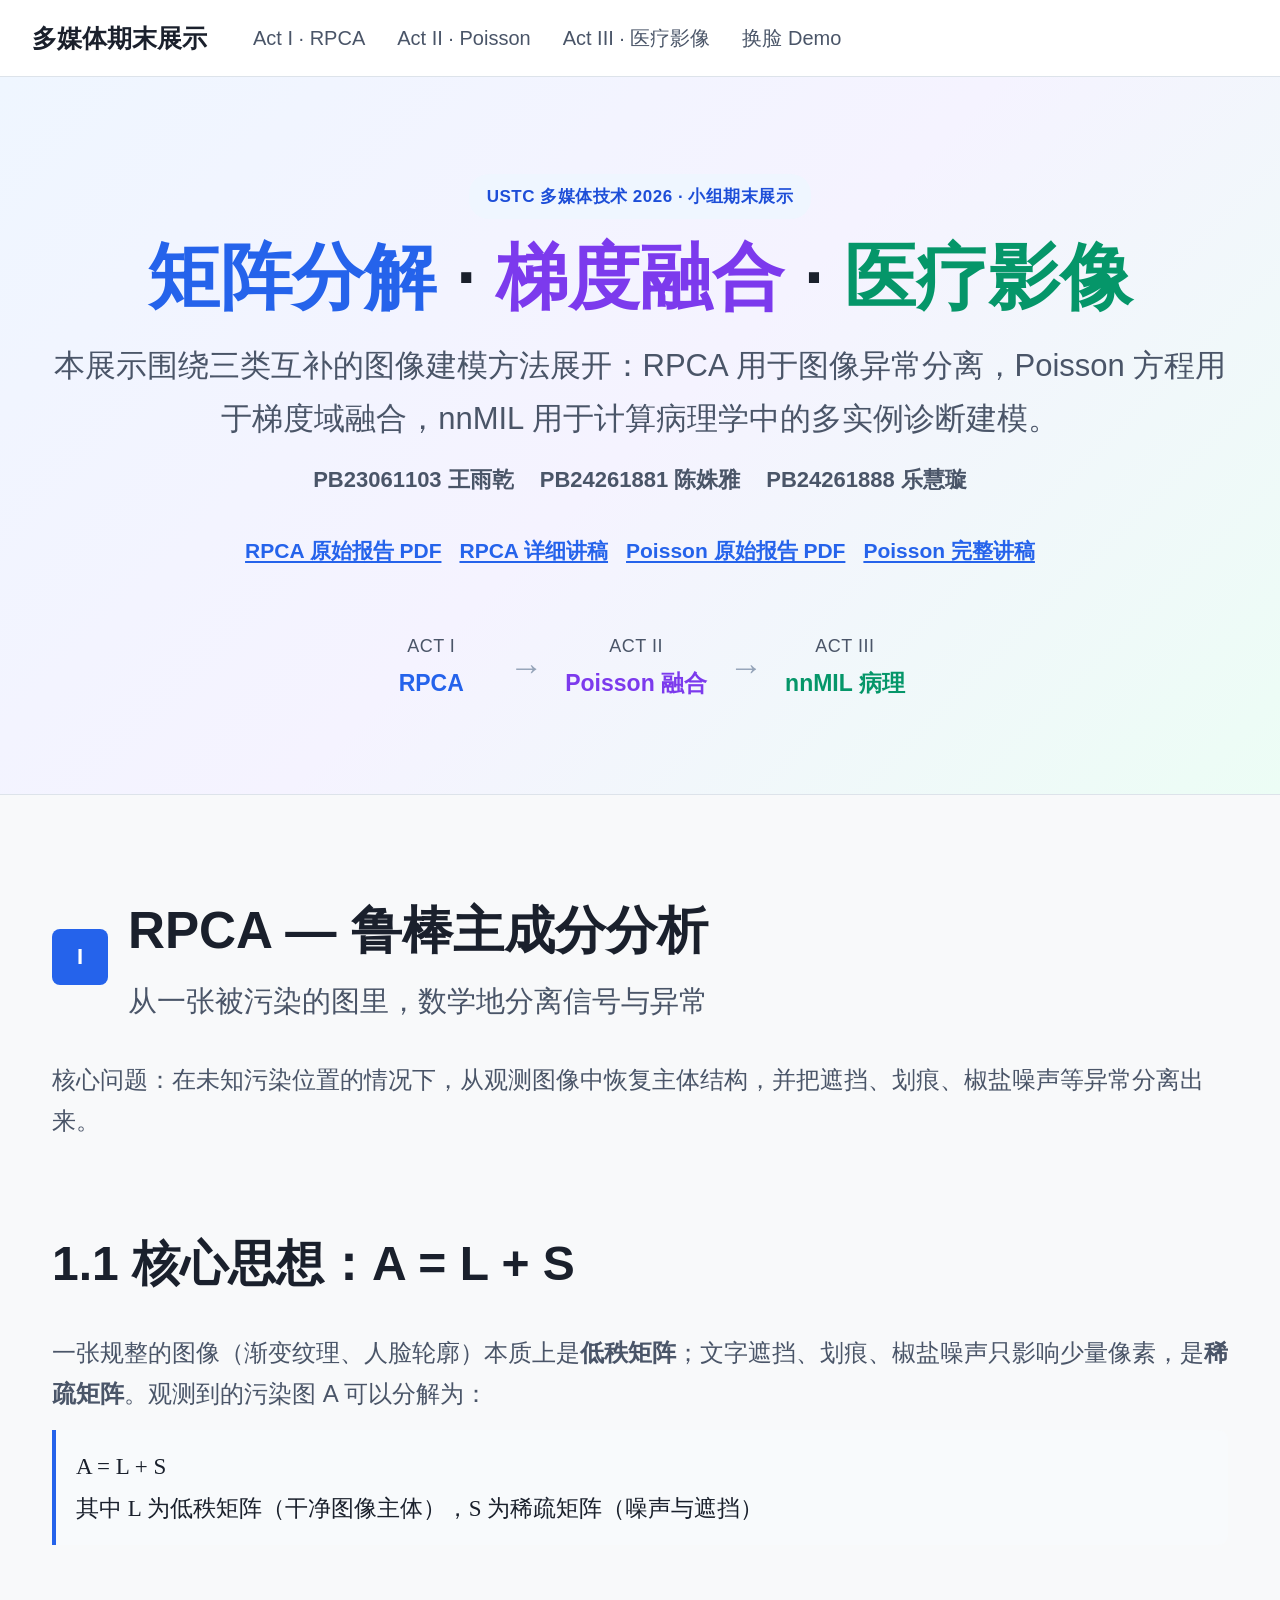
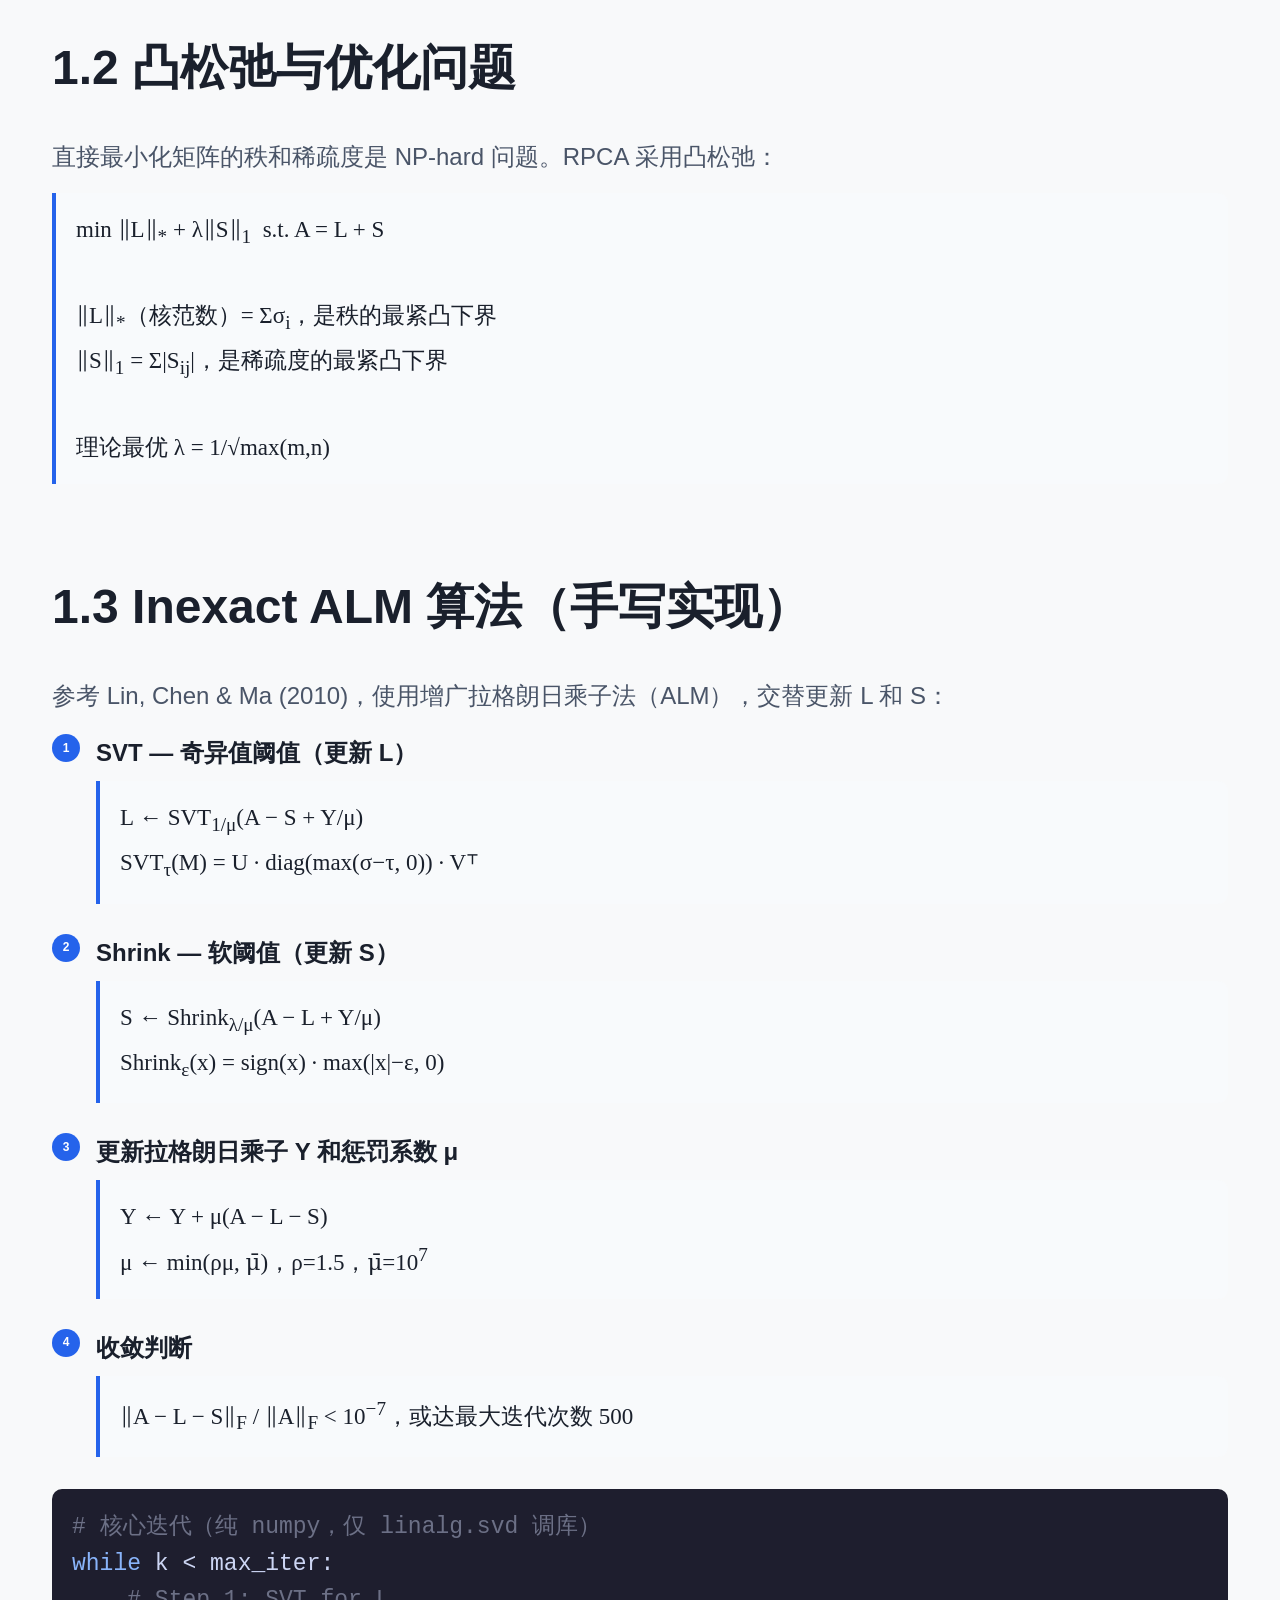
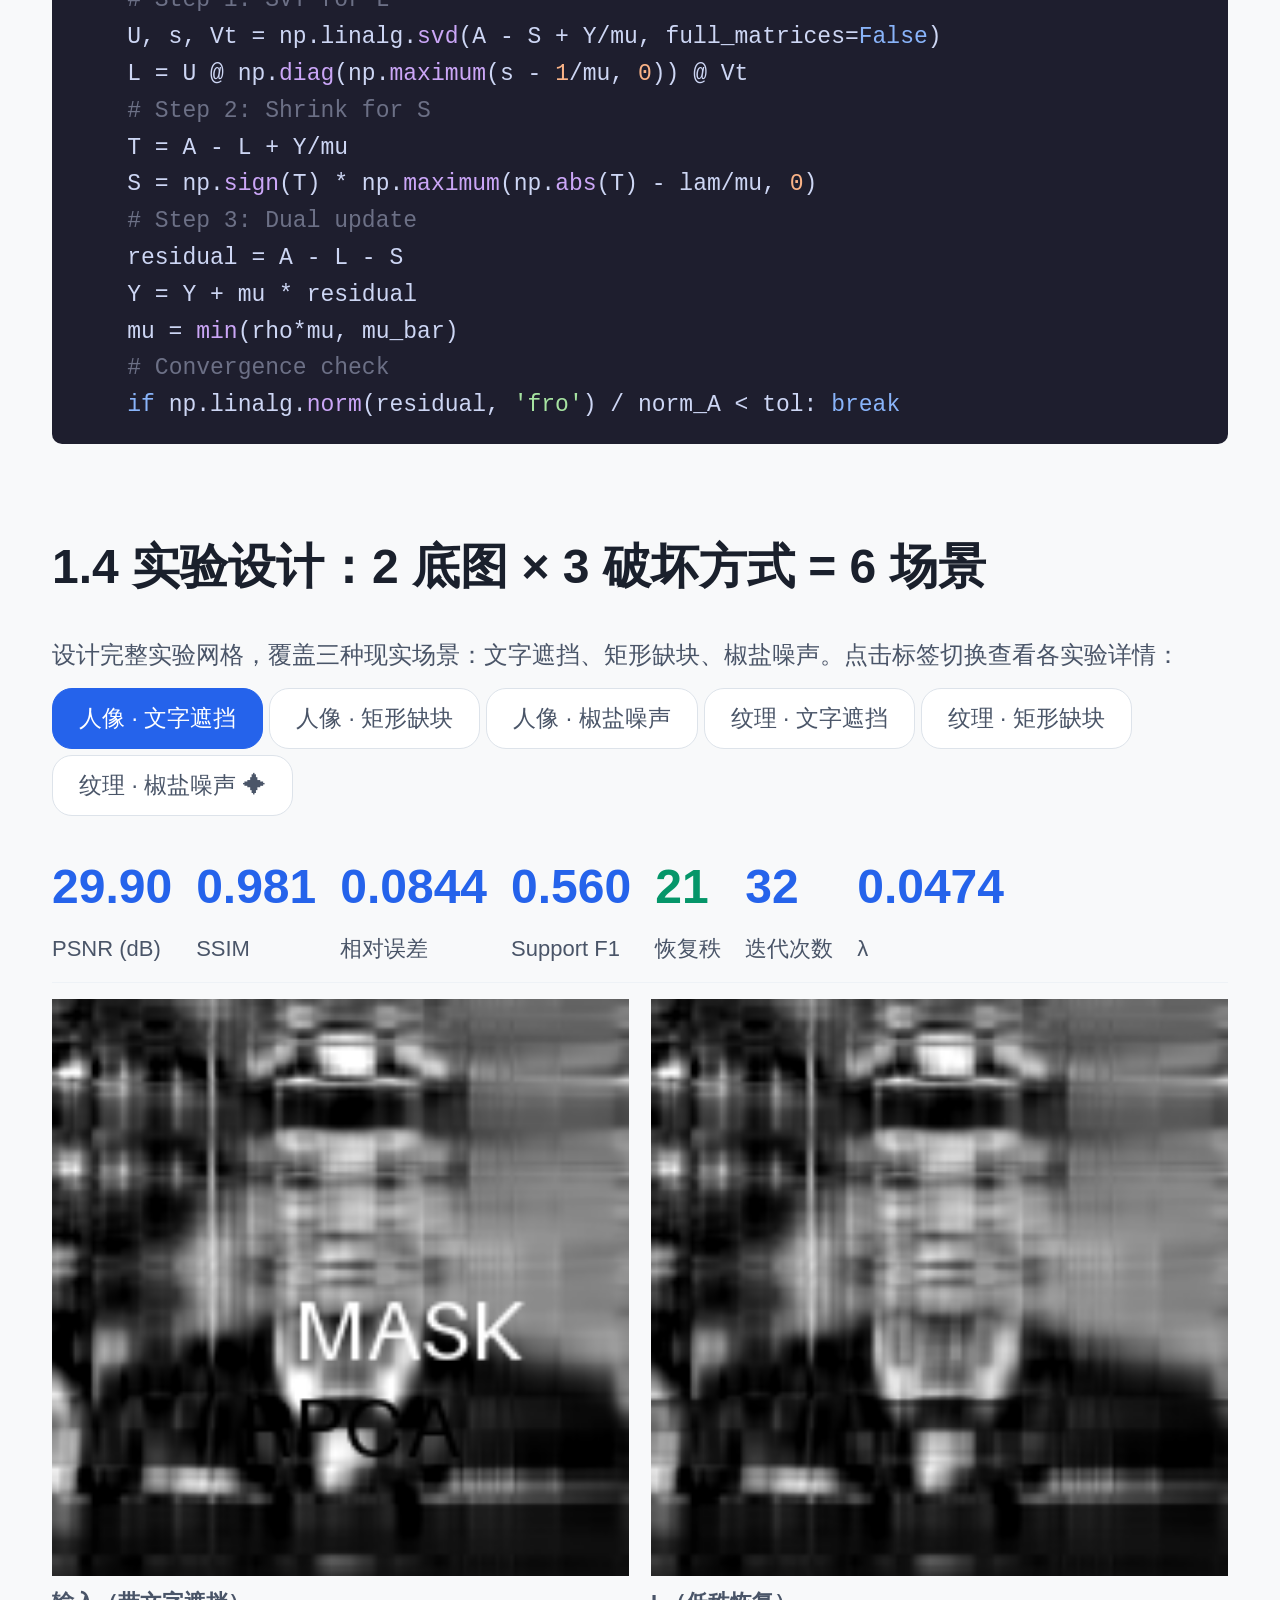
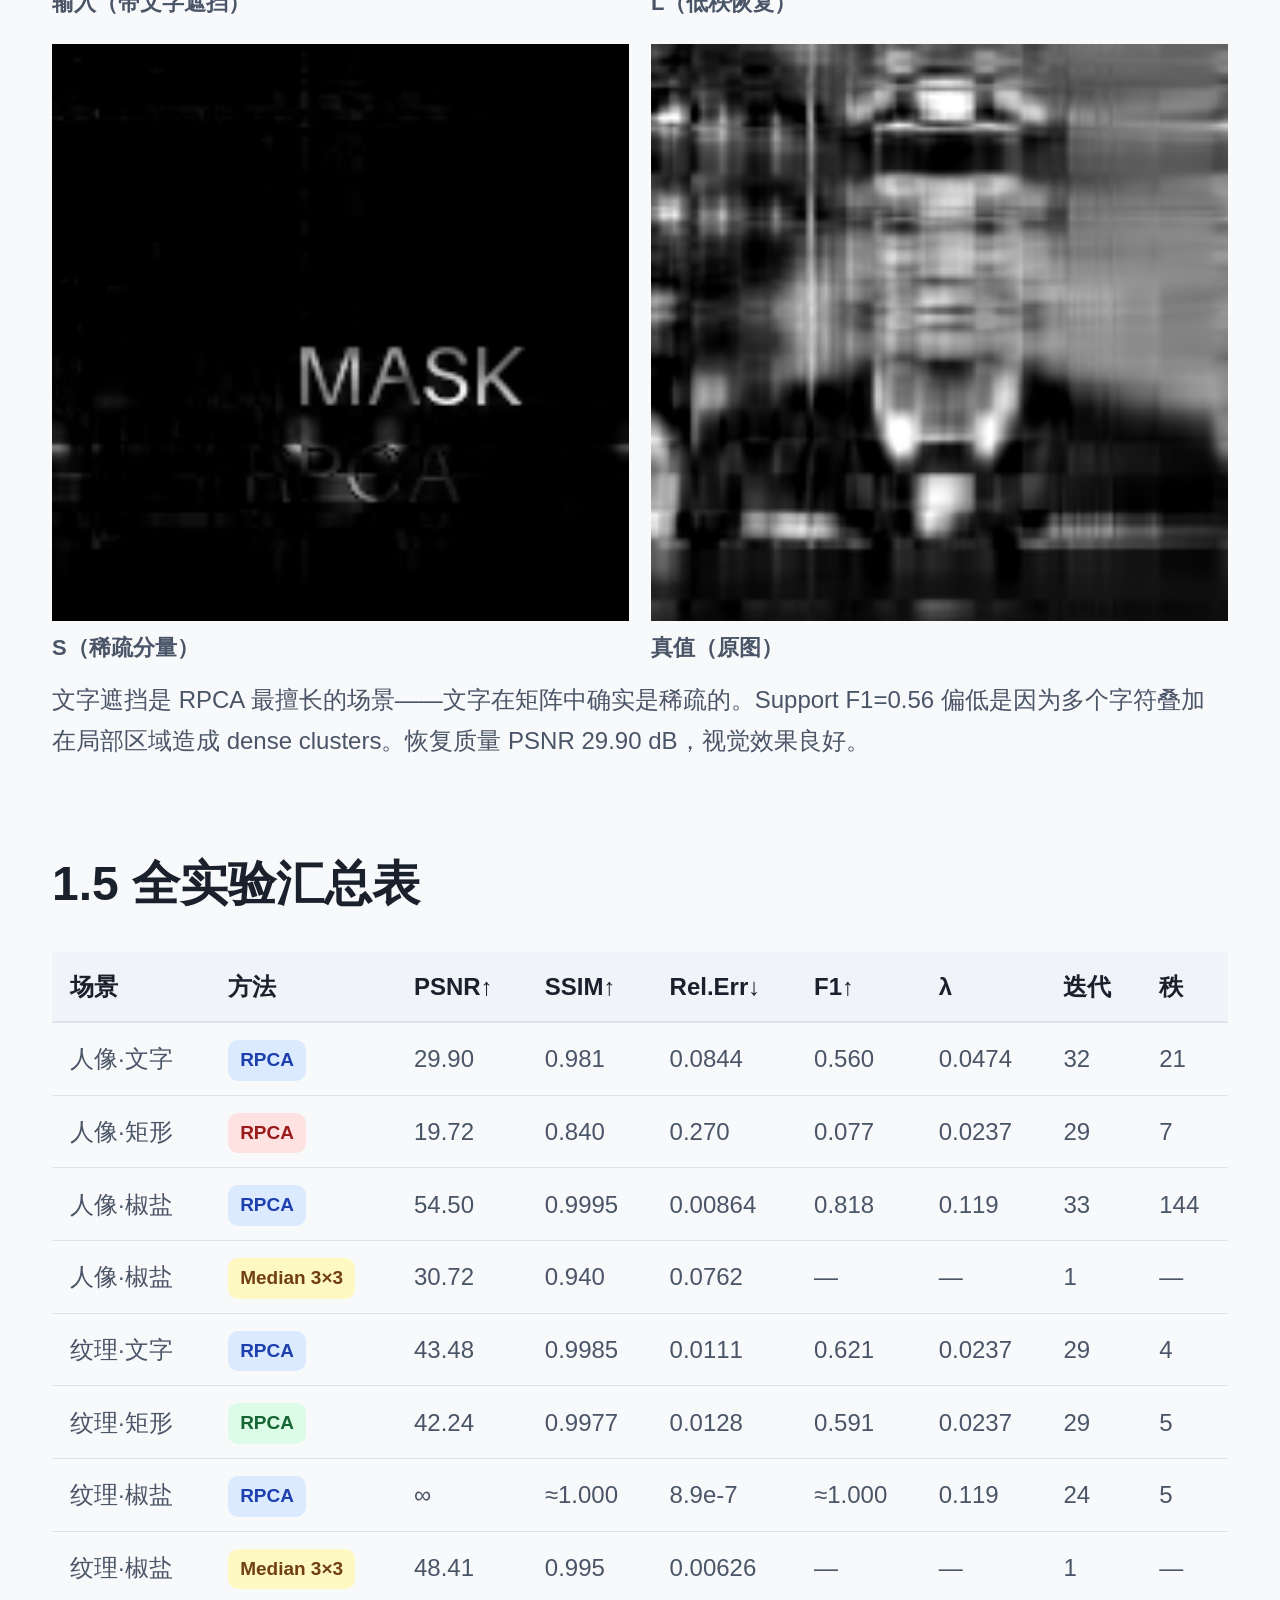
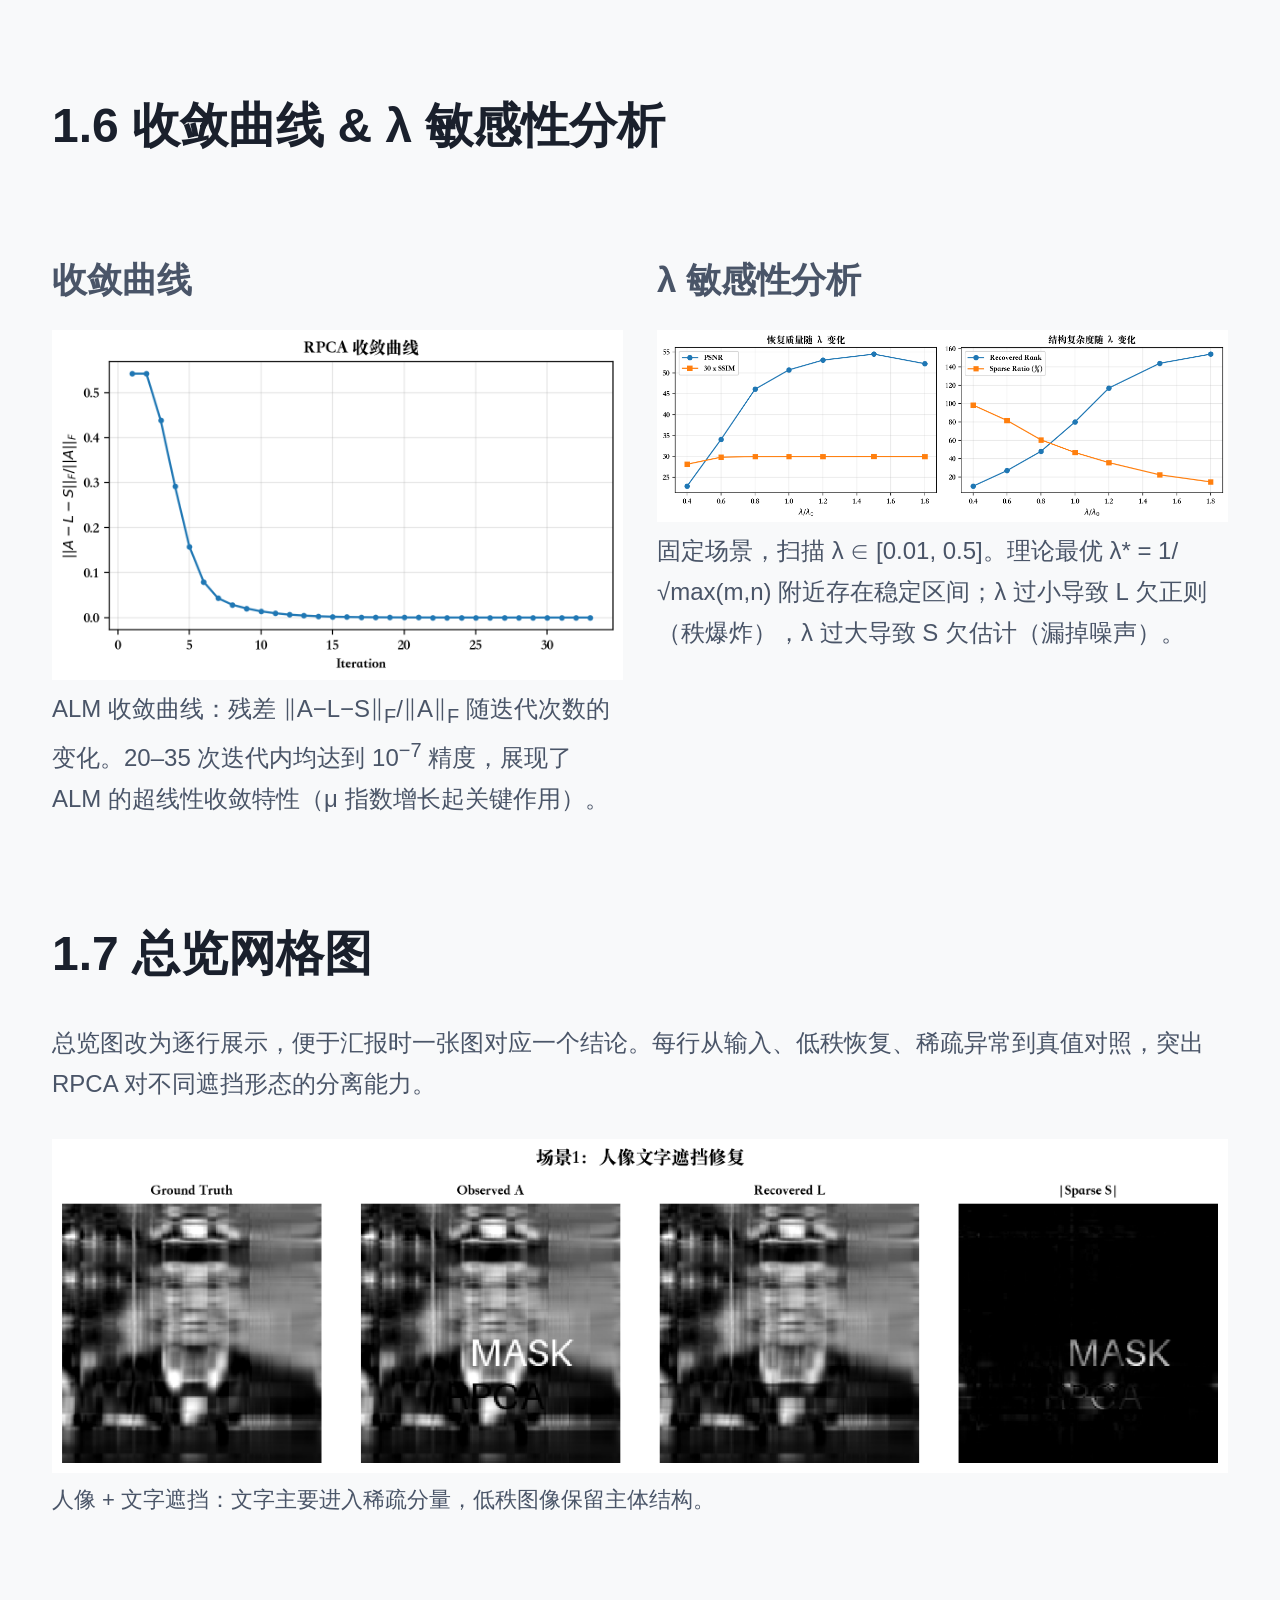
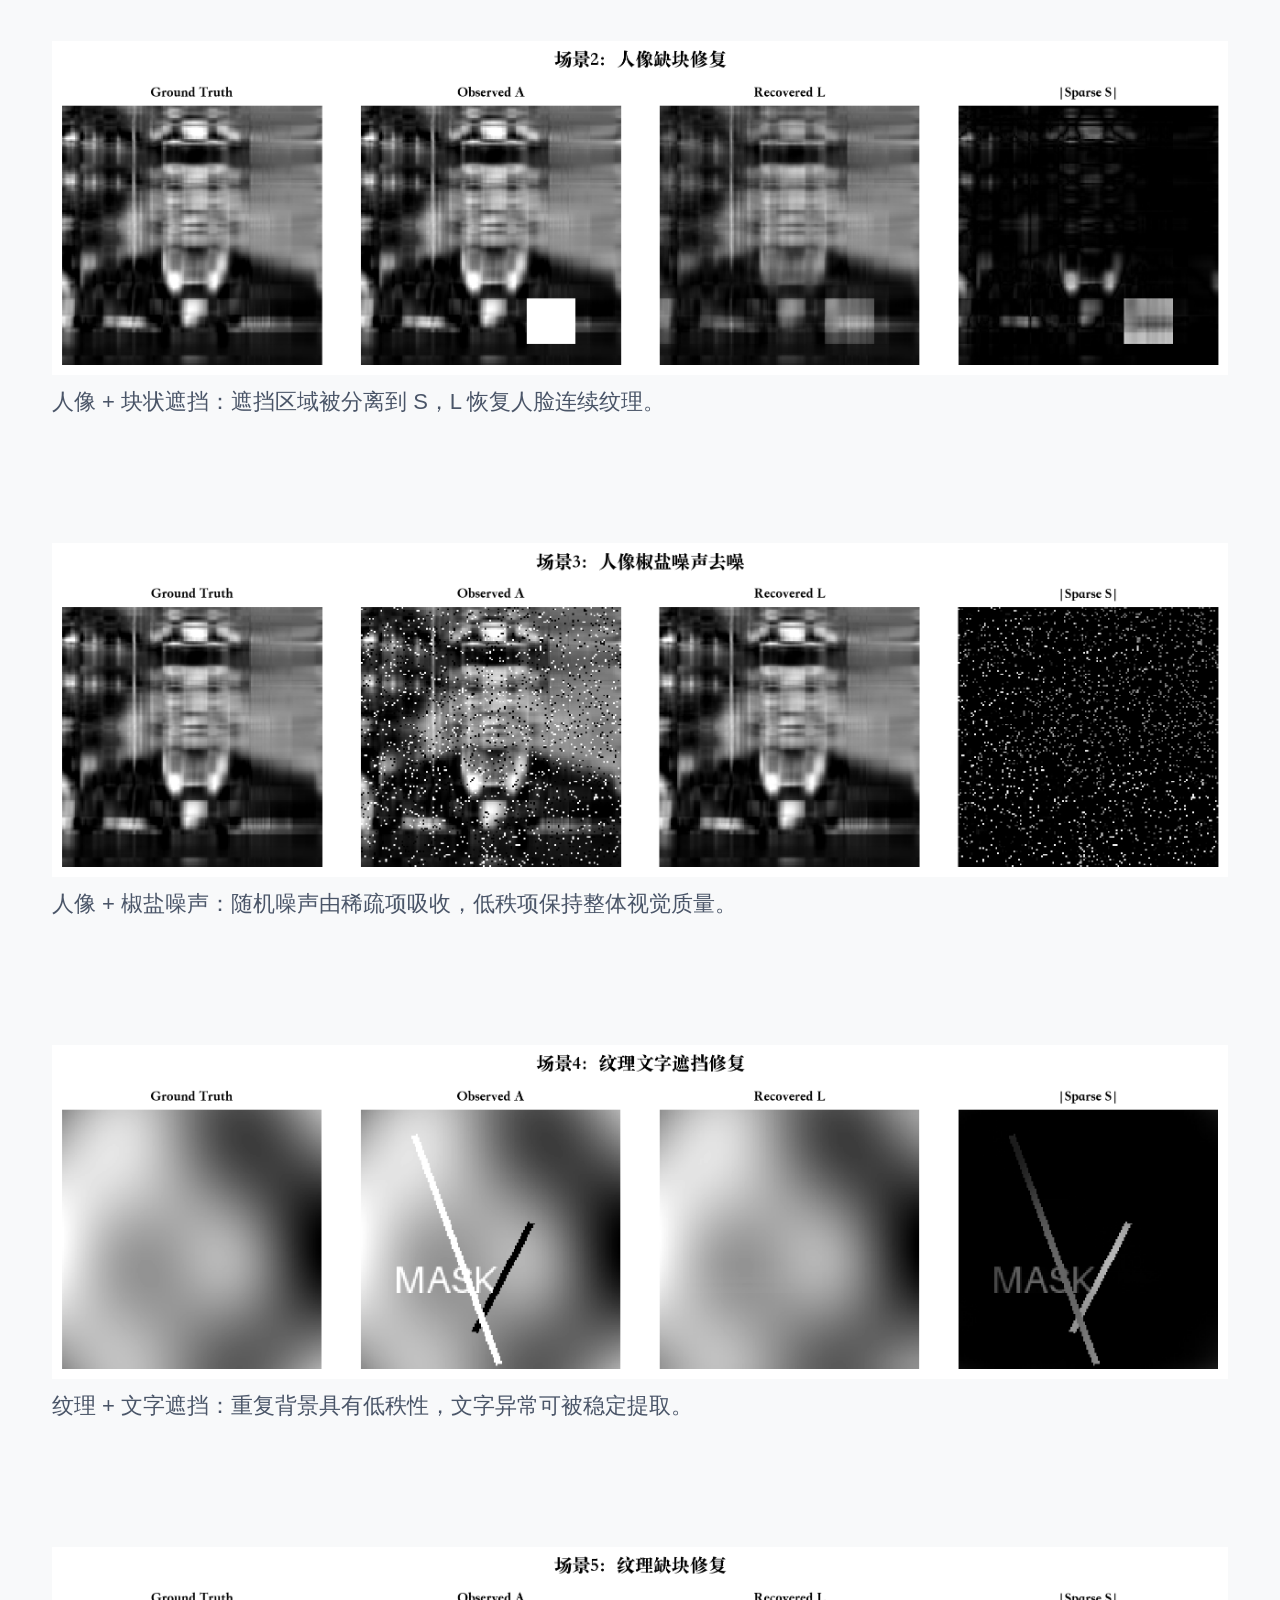
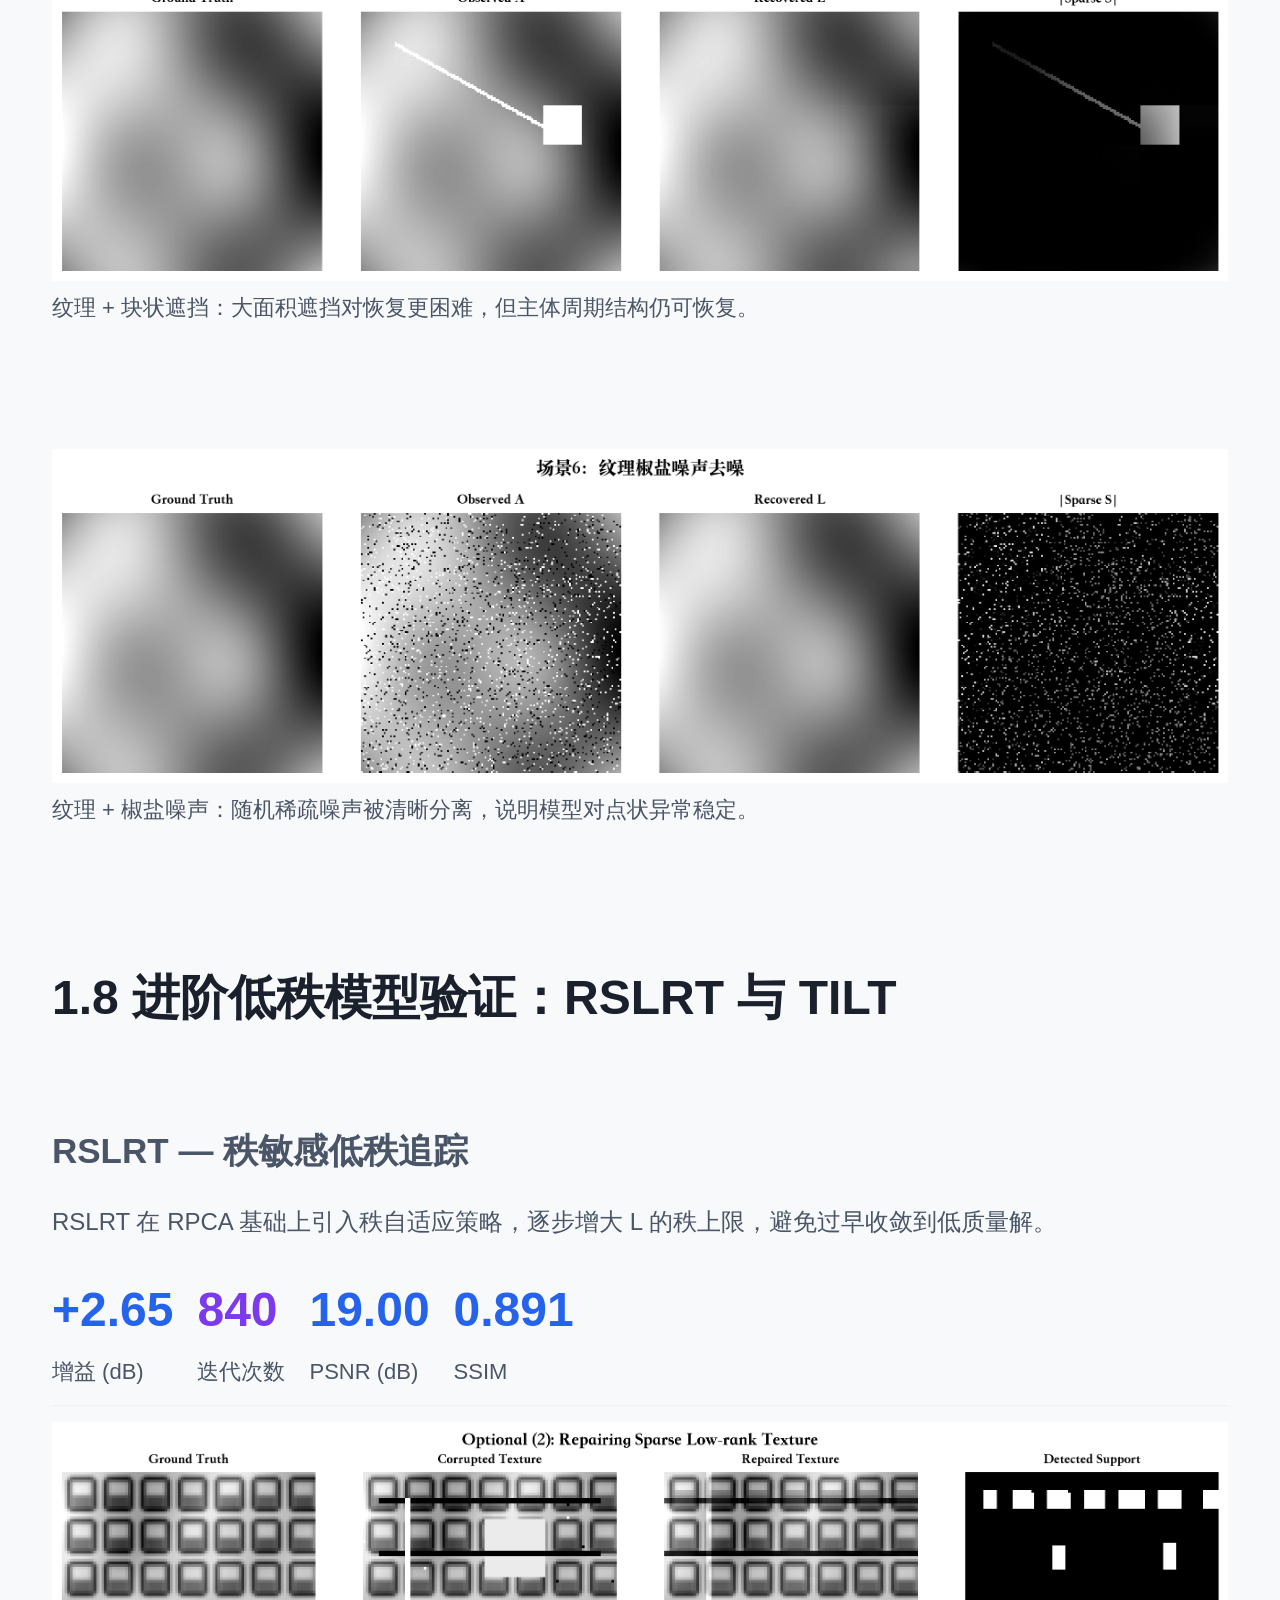
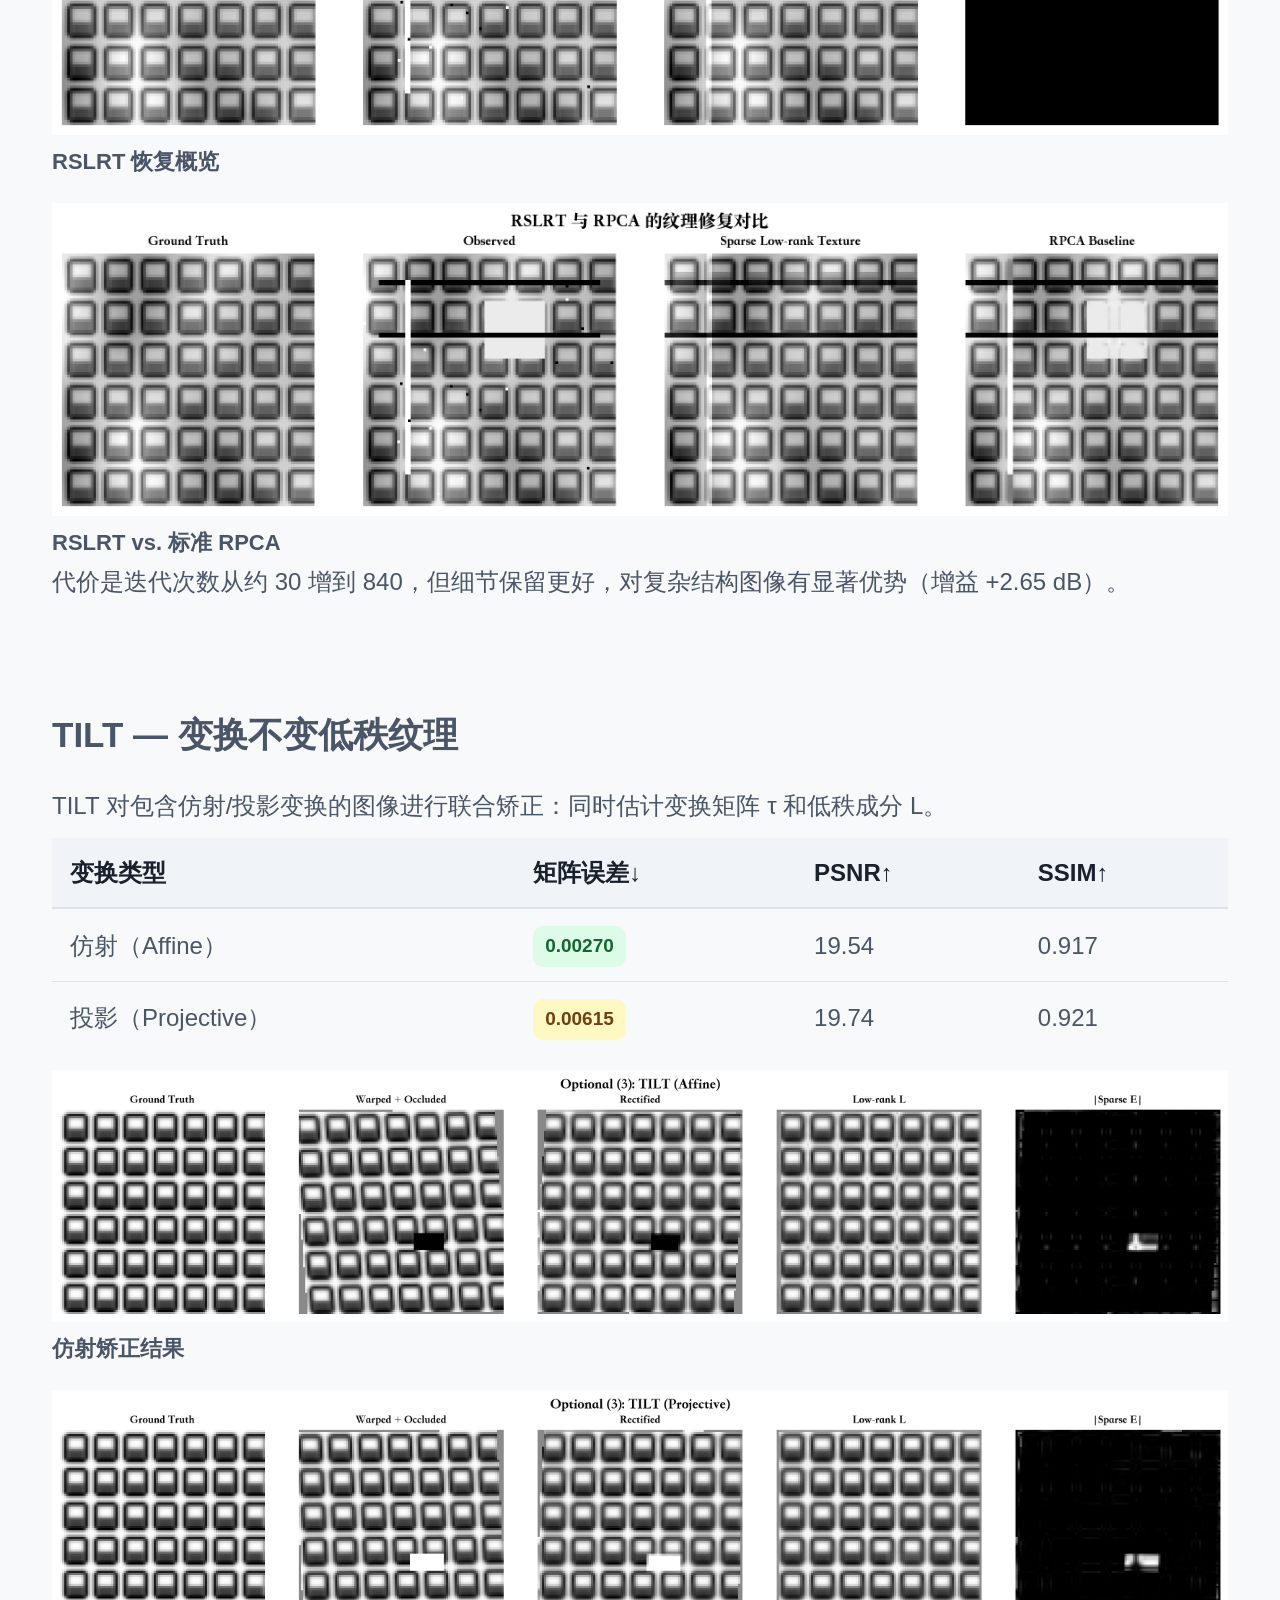
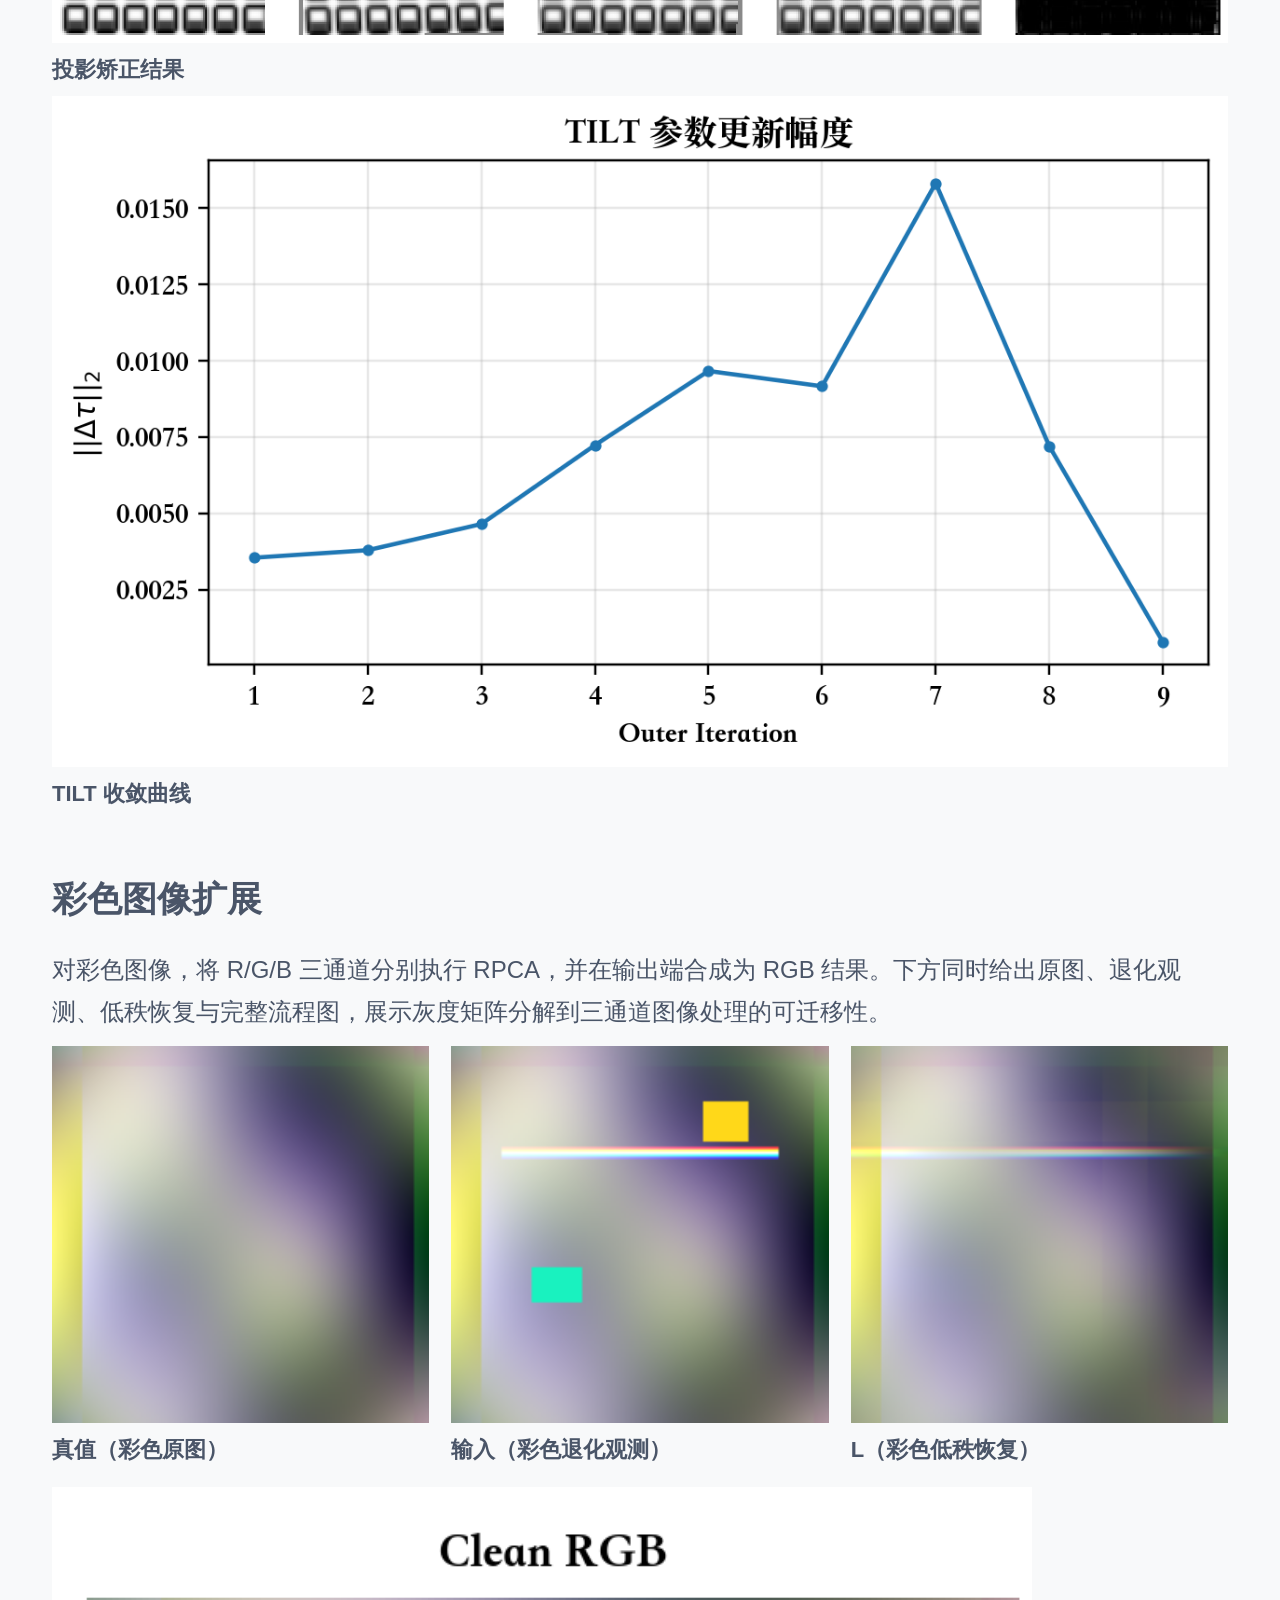
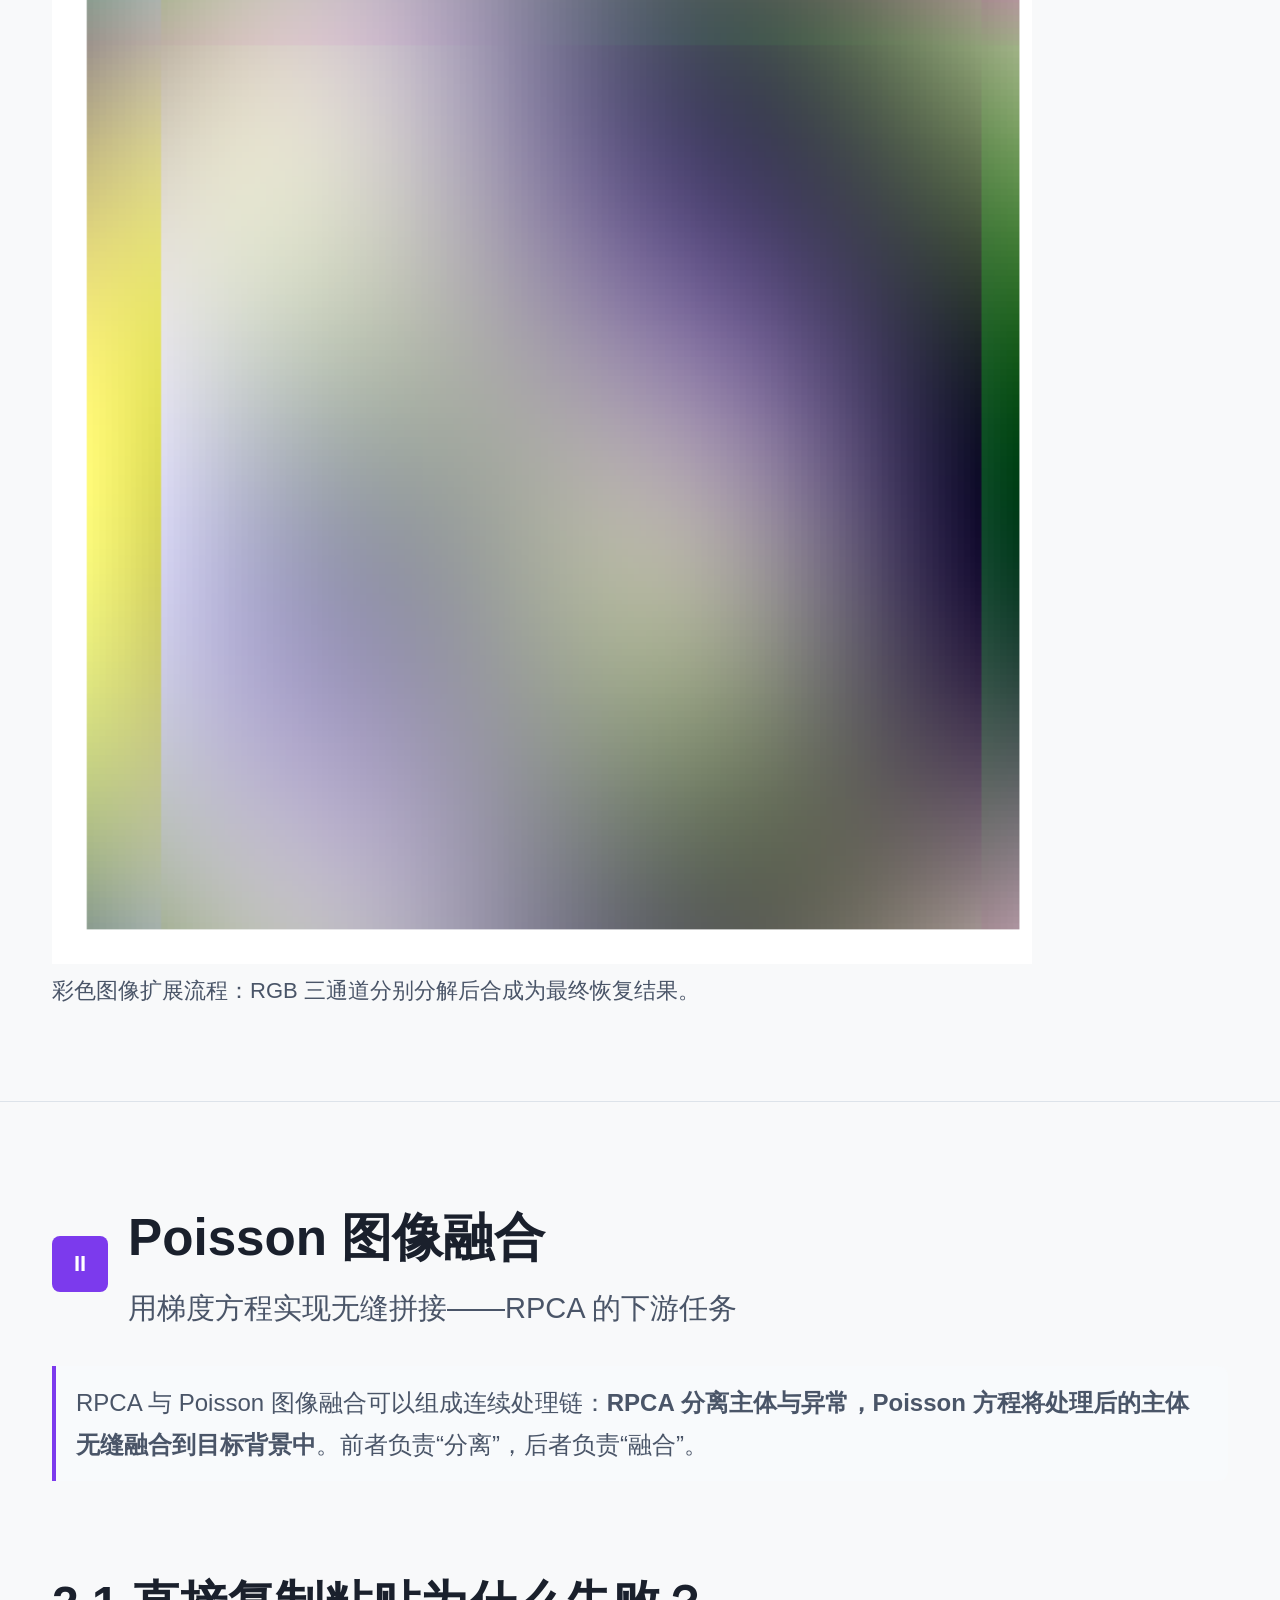
==== combined/index.html @ 6891bff8 "Polish final presentation website" ====
<!DOCTYPE html>
<html lang="zh-CN">
<head>
<meta charset="UTF-8">
<meta name="viewport" content="width=device-width, initial-scale=1.0">
<title>多媒体期末展示 — RPCA · Poisson · 医疗影像</title>
<style>
  :root {
    --bg: #f8f9fa;
    --surface: #ffffff;
    --surface2: #f0f4f8;
    --border: #dde3ea;
    --text: #1a202c;
    --text2: #4a5568;
    --accent: #2563eb;
    --accent2: #7c3aed;
    --accent3: #059669;
    --red: #dc2626;
    --yellow: #d97706;
    --tag-bg: #eff6ff;
    --tag: #1d4ed8;
    --radius: 10px;
    --shadow: 0 1px 4px rgba(0,0,0,0.08);
    --shadow2: 0 4px 16px rgba(0,0,0,0.10);
  }
  *, *::before, *::after { box-sizing: border-box; margin: 0; padding: 0; }
  body { background: var(--bg); color: var(--text); font-family: 'Segoe UI', -apple-system, sans-serif; font-size: 16px; line-height: 1.75; }

  /* NAV */
  nav { background: var(--surface); border-bottom: 1px solid var(--border); position: sticky; top: 0; z-index: 100; }
  .nav-inner { max-width: 1680px; margin: 0 auto; display: flex; align-items: center; gap: 32px; padding: 0 32px; height: 64px; }
  .nav-brand { font-size: 16px; font-weight: 700; color: var(--text); white-space: nowrap; }
  .nav-links { display: flex; gap: 4px; flex-wrap: wrap; }
  .nav-links a { padding: 4px 12px; border-radius: 6px; text-decoration: none; color: var(--text2); font-size: 13.5px; transition: background .15s; }
  .nav-links a:hover { background: var(--surface2); color: var(--text); }

  /* HERO */
  .hero { background: linear-gradient(135deg, #eff6ff 0%, #f5f3ff 50%, #ecfdf5 100%); border-bottom: 1px solid var(--border); padding: 86px 32px 72px; text-align: center; }
  .hero-tag { display: inline-block; background: var(--tag-bg); color: var(--tag); padding: 4px 14px; border-radius: 20px; font-size: 12px; font-weight: 600; letter-spacing: .5px; margin-bottom: 20px; text-transform: uppercase; }
  .hero h1 { font-size: clamp(42px, 5.6vw, 86px); font-weight: 800; color: var(--text); line-height: 1.08; margin-bottom: 22px; }
  .hero h1 span.blue { color: var(--accent); }
  .hero h1 span.purple { color: var(--accent2); }
  .hero h1 span.green { color: var(--accent3); }
  .hero-sub { color: var(--text2); font-size: 19px; max-width: 920px; margin: 0 auto 32px; }
  .team-line { display: flex; justify-content: center; flex-wrap: wrap; gap: 8px; margin: -16px auto 28px; color: var(--text2); font-size: 13px; font-weight: 600; }
  .team-line span { background: rgba(255,255,255,0.72); border: 1px solid var(--border); border-radius: 8px; padding: 5px 10px; }
  .doc-links { display: flex; justify-content: center; flex-wrap: wrap; gap: 10px; margin: 0 auto 10px; }
  .doc-links a { color: var(--accent); background: #fff; border: 1px solid var(--border); border-radius: 8px; padding: 8px 12px; text-decoration: none; font-size: 13px; font-weight: 700; box-shadow: var(--shadow); }
  .doc-links a:hover { border-color: var(--accent); }
  .pipeline { display: flex; align-items: center; justify-content: center; gap: 0; margin: 48px auto 0; max-width: 980px; flex-wrap: wrap; }
  .pipe-node { background: var(--surface); border: 1.5px solid var(--border); border-radius: var(--radius); padding: 12px 20px; text-align: center; min-width: 140px; box-shadow: var(--shadow); }
  .pipe-node .label { font-size: 11px; color: var(--text2); text-transform: uppercase; letter-spacing: .5px; }
  .pipe-node .name { font-size: 15px; font-weight: 700; margin-top: 2px; }
  .pipe-node.blue { border-color: #93c5fd; background: #eff6ff; }
  .pipe-node.blue .name { color: var(--accent); }
  .pipe-node.purple { border-color: #c4b5fd; background: #f5f3ff; }
  .pipe-node.purple .name { color: var(--accent2); }
  .pipe-node.green { border-color: #6ee7b7; background: #ecfdf5; }
  .pipe-node.green .name { color: var(--accent3); }
  .pipe-arrow { font-size: 22px; color: #94a3b8; padding: 0 8px; }

  /* SECTION */
  section { max-width: 1680px; margin: 0 auto; padding: 78px 36px; }
  section + section { border-top: 1px solid var(--border); }
  h2 { font-size: clamp(22px, 3vw, 30px); font-weight: 800; color: var(--text); margin-bottom: 12px; }
  h3 { font-size: 24px; font-weight: 800; color: var(--text); margin: 44px 0 16px; }
  h4 { font-size: 18px; font-weight: 800; color: var(--text2); margin: 30px 0 12px; }
  p { color: var(--text2); margin-bottom: 12px; }

  /* CARD */
  .card { background: var(--surface); border: 1px solid var(--border); border-radius: var(--radius); padding: 24px; box-shadow: var(--shadow); }
  .card-grid { display: grid; gap: 20px; }
  .card-grid.col2 { grid-template-columns: repeat(auto-fit, minmax(300px, 1fr)); }
  .card-grid.col3 { grid-template-columns: repeat(auto-fit, minmax(250px, 1fr)); }

  /* MATH */
  .formula-box { background: var(--surface2); border-left: 4px solid var(--accent); border-radius: 0 var(--radius) var(--radius) 0; padding: 16px 20px; margin: 16px 0; font-family: Georgia, serif; font-size: 14px; color: var(--text); overflow-x: auto; line-height: 1.8; }
  .formula-box.purple { border-color: var(--accent2); }
  .formula-box.green { border-color: var(--accent3); }
  code { background: var(--surface2); padding: 2px 6px; border-radius: 4px; font-family: 'Fira Code', monospace; font-size: 13px; color: #be185d; }
  pre { background: #1e1e2e; color: #cdd6f4; padding: 20px; border-radius: var(--radius); font-size: 13px; overflow-x: auto; line-height: 1.6; margin: 16px 0; }
  pre .kw { color: #89b4fa; }
  pre .fn { color: #cba6f7; }
  pre .str { color: #a6e3a1; }
  pre .cm { color: #6c7086; }
  pre .nm { color: #fab387; }

  /* TABLE */
  .tbl-wrap { overflow-x: auto; margin: 16px 0; }
  table { width: 100%; border-collapse: collapse; font-size: 13.5px; }
  th { background: var(--surface2); color: var(--text); font-weight: 700; padding: 10px 14px; text-align: left; border-bottom: 2px solid var(--border); white-space: nowrap; }
  td { padding: 9px 14px; border-bottom: 1px solid var(--border); color: var(--text2); }
  tr:last-child td { border-bottom: none; }
  tr:hover td { background: var(--surface2); }
  .badge { display: inline-block; padding: 2px 8px; border-radius: 10px; font-size: 11.5px; font-weight: 600; }
  .badge.good { background: #dcfce7; color: #166534; }
  .badge.ok   { background: #fef9c3; color: #713f12; }
  .badge.bad  { background: #fee2e2; color: #991b1b; }
  .badge.best { background: #dbeafe; color: #1e40af; }

  /* IMAGE GRID */
  .img-grid { display: grid; gap: 12px; }
  .img-grid.g2 { grid-template-columns: repeat(2, minmax(0, 1fr)); }
  .img-grid.g3 { grid-template-columns: repeat(3, minmax(0, 1fr)); }
  .img-grid.g4 { grid-template-columns: repeat(4, minmax(0, 1fr)); }
  .img-item { background: var(--surface); border: 1px solid var(--border); border-radius: 8px; overflow: hidden; }
  .img-item img { width: 100%; height: 160px; object-fit: contain; background: #f1f5f9; display: block; }
  .img-item img.tall { height: 200px; }
  .img-item .img-caption { padding: 8px 12px; font-size: 12px; color: var(--text); font-weight: 600; border-top: 1px solid var(--border); }
  .img-item .img-sub { padding: 0 12px 8px; font-size: 11px; color: #94a3b8; }
  .img-full { width: 100%; border-radius: var(--radius); border: 1px solid var(--border); display: block; }
  .figure-showcase { margin: 16px 0 36px; }
  .figure-showcase img { width: 100%; max-height: none; object-fit: contain; display: block; background: #f8fafc; }
  .figure-showcase .img-caption { font-size: 13px; }
  .result-pair { display: grid; grid-template-columns: minmax(220px, 0.32fr) minmax(760px, 1.28fr); gap: 34px; align-items: start; margin: 24px 0 64px; }
  .result-pair .img-item img { height: auto; min-height: 260px; max-height: 520px; object-fit: contain; }
  .task-list { display: grid; grid-template-columns: repeat(auto-fit, minmax(220px, 1fr)); gap: 8px; margin: 12px 0 18px; }
  .task-pill { background: #f8fafc; border: 1px solid var(--border); border-radius: 8px; padding: 10px 12px; font-size: 12.5px; color: var(--text2); }
  .task-pill strong { color: var(--text); }
  .wide-evidence { margin: 20px 0 54px; }
  .wide-evidence img { width: 100%; display: block; }
  .case-note { display: grid; grid-template-columns: repeat(4, minmax(0, 1fr)); gap: 18px; margin: 12px 0 32px; font-size: 14px; color: var(--text2); }
  .case-note strong { display: block; color: var(--text); font-size: 18px; }
  .color-evidence { display: grid; grid-template-columns: minmax(0, 1.24fr) minmax(360px, 0.76fr); gap: 34px; align-items: start; margin-top: 18px; }

  /* EXPERIMENT TABS */
  .exp-tabs { display: flex; gap: 6px; flex-wrap: wrap; margin-bottom: 20px; }
  .exp-tab { padding: 7px 16px; border-radius: 20px; border: 1.5px solid var(--border); background: var(--surface); color: var(--text2); font-size: 13px; cursor: pointer; transition: all .15s; font-weight: 500; }
  .exp-tab:hover { border-color: var(--accent); color: var(--accent); }
  .exp-tab.active { background: var(--accent); border-color: var(--accent); color: #fff; }
  .exp-panel { display: none; }
  .exp-panel.active { display: block; }

  /* METRICS ROW */
  .metrics-row { display: flex; flex-wrap: wrap; gap: 12px; margin: 16px 0; }
  .metric-chip { background: var(--surface2); border: 1px solid var(--border); border-radius: 8px; padding: 10px 16px; min-width: 110px; }
  .metric-chip .mval { font-size: 22px; font-weight: 800; color: var(--accent); }
  .metric-chip .mval.purple { color: var(--accent2); }
  .metric-chip .mval.green { color: var(--accent3); }
  .metric-chip .mval.red { color: var(--red); }
  .metric-chip .mlbl { font-size: 11px; color: var(--text2); margin-top: 2px; }

  /* ALG STEPS */
  .alg-steps { display: grid; gap: 12px; margin: 16px 0; }
  .alg-step { display: flex; gap: 16px; align-items: flex-start; }
  .alg-num { width: 28px; height: 28px; min-width: 28px; background: var(--accent); color: #fff; border-radius: 50%; display: flex; align-items: center; justify-content: center; font-size: 12px; font-weight: 700; margin-top: 2px; }
  .alg-num.purple { background: var(--accent2); }
  .alg-body { flex: 1; }

  /* ACT HEADER */
  .act-header { display: flex; align-items: center; gap: 20px; margin-bottom: 32px; }
  .act-num { width: 56px; height: 56px; min-width: 56px; border-radius: 16px; display: flex; align-items: center; justify-content: center; font-size: 22px; font-weight: 800; color: #fff; }
  .act-num.blue { background: var(--accent); }
  .act-num.purple { background: var(--accent2); }
  .act-num.green { background: var(--accent3); }
  .act-title { font-size: clamp(18px, 2.5vw, 24px); font-weight: 800; color: var(--text); }
  .act-subtitle { font-size: 14px; color: var(--text2); margin-top: 2px; }

  /* QUOTE */
  .quote-block { background: var(--surface2); border-left: 4px solid var(--accent); border-radius: 0 var(--radius) var(--radius) 0; padding: 16px 20px; margin: 20px 0; color: var(--text2); }
  .quote-block.purple { border-color: var(--accent2); }
  .quote-block.green { border-color: var(--accent3); }

  /* CHART */
  .chart-wrap { background: var(--surface); border: 1px solid var(--border); border-radius: var(--radius); padding: 20px; }

  /* FOOTER */
  footer { background: var(--surface); border-top: 1px solid var(--border); padding: 32px 24px; text-align: center; color: var(--text2); font-size: 13px; }

  /* Frameless presentation pass: keep evidence large, remove worksheet-like boxes. */
  .team-line span,
  .doc-links a,
  .pipe-node,
  .card,
  .img-item,
  .metric-chip,
  .task-pill,
  .chart-wrap {
    background: transparent !important;
    border: 0 !important;
    box-shadow: none !important;
  }
  .card { padding: 0 !important; border-radius: 0 !important; }
  .card-grid { gap: 34px; }
  .pipe-node { padding: 8px 14px; }
  .doc-links a { padding: 6px 4px; text-decoration: underline; text-underline-offset: 3px; }
  .team-line span { padding: 0 4px; }
  .metrics-row { gap: 16px 24px; padding: 10px 0 14px; border-bottom: 1px solid #eef2f6; }
  .metric-chip { min-width: 0; padding: 0 !important; }
  .img-grid { gap: 22px; }
  .img-item { border-radius: 0 !important; overflow: visible !important; }
  .img-item img,
  .figure-showcase img,
  .img-full {
    background: transparent !important;
    border: 0 !important;
    border-radius: 0 !important;
  }
  .img-item img { height: auto; min-height: 0; max-height: none; }
  .img-item .img-caption,
  .img-item .img-sub,
  .figure-showcase .img-caption {
    border-top: 0 !important;
    padding: 8px 0 0 !important;
    color: var(--text2);
  }
  .figure-showcase { margin: 22px 0 46px; }
  .result-pair { gap: 28px; margin: 22px 0 52px; }
  .result-pair .img-item img { min-height: 0; max-height: none; }
  .task-list { gap: 12px 22px; }
  .task-pill { padding: 0 !important; }
  .quote-block,
  .formula-box {
    background: #f8fafc !important;
    box-shadow: none !important;
  }
  .act-num { border-radius: 8px; box-shadow: none; }

  @media (max-width: 700px) {
    .img-grid.g4 { grid-template-columns: repeat(2, 1fr); }
    .img-grid.g3 { grid-template-columns: repeat(2, 1fr); }
    .result-pair { grid-template-columns: 1fr; }
    .case-note { grid-template-columns: 1fr; }
    .color-evidence { grid-template-columns: 1fr; }
    .pipeline { flex-direction: column; align-items: center; }
    .pipe-arrow { transform: rotate(90deg); }
  }

  @media (max-width: 1100px) {
    section { padding-inline: 24px; }
    .result-pair,
    .color-evidence { grid-template-columns: 1fr; }
  }

  /* Presentation scale: designed for classroom projection and laptop full screen. */
  body { font-size: 24px; line-height: 1.72; }
  section { max-width: 1900px; padding: 92px 52px; }
  .nav-inner { max-width: 1900px; height: 76px; }
  p, li, td, th { font-size: 24px !important; }
  table { font-size: 22px !important; }
  th, td { padding: 14px 18px; }
  .nav-brand { font-size: 25px; }
  .nav-links a { font-size: 20px; padding: 6px 14px; }
  .hero { padding: 96px 48px 82px; }
  .hero-tag { font-size: 17px; padding: 8px 18px; }
  .hero-sub { font-size: 31px !important; max-width: 1360px; }
  .team-line { font-size: 22px; gap: 18px; }
  .doc-links a { font-size: 21px; }
  h3 { font-size: 48px; margin-top: 82px; margin-bottom: 26px; }
  h4 { font-size: 35px; margin-top: 56px; margin-bottom: 20px; }
  .act-title { font-size: clamp(46px, 4vw, 68px); }
  .act-subtitle { font-size: 29px; }
  .formula-box, pre { font-size: 23px; }
  .metric-chip .mval { font-size: 48px; }
  .metric-chip .mlbl,
  .img-item .img-caption,
  .figure-showcase .img-caption,
  .img-item .img-sub { font-size: 22px; }
  .exp-tab { font-size: 23px; padding: 14px 26px; }
  .exp-panel .img-grid.g4 { grid-template-columns: repeat(2, minmax(0, 1fr)); }
  .case-note { font-size: 23px; grid-template-columns: repeat(2, minmax(0, 1fr)); gap: 26px; }
  .case-note strong { font-size: 32px; }
  .badge { font-size: 19px; padding: 4px 12px; }
  .task-pill { font-size: 22px !important; }
  .task-pill div,
  .task-pill strong { font-size: inherit !important; }
  section div[style*="font-size:13px"],
  section div[style*="font-size:14px"],
  section div[style*="font-size:15px"],
  section ul[style*="font-size:13px"],
  section ul[style*="font-size:14px"],
  section ul[style*="font-size:15px"] {
    font-size: 24px !important;
  }
  section .formula-box[style*="font-size"] {
    font-size: 23px !important;
  }
  .pipe-node .label { font-size: 18px; }
  .pipe-node .name { font-size: 23px; }
  .pipe-arrow { font-size: 34px; }
  .figure-showcase.presentation-narrow { max-width: 980px; }
  .single-column { grid-template-columns: 1fr !important; }
  .overview-stack { display: grid; gap: 54px; }
  .poisson-case { margin-bottom: 74px; }
</style>
</head>
<body>

<!-- NAV -->
<nav>
  <div class="nav-inner">
    <span class="nav-brand">多媒体期末展示</span>
    <div class="nav-links">
      <a href="#act1">Act I · RPCA</a>
      <a href="#act2">Act II · Poisson</a>
      <a href="#act3">Act III · 医疗影像</a>
      <a href="faceswap.html">换脸 Demo</a>
    </div>
  </div>
</nav>

<!-- HERO -->
<div class="hero">
  <div class="hero-tag">USTC 多媒体技术 2026 · 小组期末展示</div>
  <h1>
    <span class="blue">矩阵分解</span> ·
    <span class="purple">梯度融合</span> ·
    <span class="green">医疗影像</span>
  </h1>
  <p class="hero-sub">本展示围绕三类互补的图像建模方法展开：RPCA 用于图像异常分离，Poisson 方程用于梯度域融合，nnMIL 用于计算病理学中的多实例诊断建模。</p>
  <div class="team-line" aria-label="小组成员">
    <span>PB23061103 王雨乾</span>
    <span>PB24261881 陈姝雅</span>
    <span>PB24261888 乐慧璇</span>
  </div>
  <div class="doc-links" aria-label="原始实验资料">
    <a href="docs/report/rpca_report.pdf">RPCA 原始报告 PDF</a>
    <a href="docs/rpca_detailed_script.md">RPCA 详细讲稿</a>
    <a href="docs/report/poisson_report.pdf">Poisson 原始报告 PDF</a>
    <a href="docs/poisson_full_script.md">Poisson 完整讲稿</a>
  </div>

  <div class="pipeline">
    <div class="pipe-node blue">
      <div class="label">Act I</div>
      <div class="name">RPCA</div>
    </div>
    <div class="pipe-arrow">→</div>
    <div class="pipe-node purple">
      <div class="label">Act II</div>
      <div class="name">Poisson 融合</div>
    </div>
    <div class="pipe-arrow">→</div>
    <div class="pipe-node green">
      <div class="label">Act III</div>
      <div class="name">nnMIL 病理</div>
    </div>
  </div>
</div>

<!-- ========== ACT I: RPCA ========== -->
<section id="act1">
  <div class="act-header">
    <div class="act-num blue">I</div>
    <div>
      <div class="act-title">RPCA — 鲁棒主成分分析</div>
      <div class="act-subtitle">从一张被污染的图里，数学地分离信号与异常</div>
    </div>
  </div>

  <p>核心问题：在未知污染位置的情况下，从观测图像中恢复主体结构，并把遮挡、划痕、椒盐噪声等异常分离出来。</p>

  <h3>1.1 核心思想：A = L + S</h3>
  <p>一张规整的图像（渐变纹理、人脸轮廓）本质上是<strong>低秩矩阵</strong>；文字遮挡、划痕、椒盐噪声只影响少量像素，是<strong>稀疏矩阵</strong>。观测到的污染图 A 可以分解为：</p>
  <div class="formula-box">
    A = L + S<br>
    其中 L 为低秩矩阵（干净图像主体），S 为稀疏矩阵（噪声与遮挡）
  </div>

  <h3>1.2 凸松弛与优化问题</h3>
  <p>直接最小化矩阵的秩和稀疏度是 NP-hard 问题。RPCA 采用凸松弛：</p>
  <div class="formula-box">
    min ‖L‖<sub>*</sub> + λ‖S‖<sub>1</sub>&nbsp;&nbsp;s.t. A = L + S<br><br>
    ‖L‖<sub>*</sub>（核范数）= Σσ<sub>i</sub>，是秩的最紧凸下界<br>
    ‖S‖<sub>1</sub> = Σ|S<sub>ij</sub>|，是稀疏度的最紧凸下界<br><br>
    理论最优 λ = 1/√max(m,n)
  </div>

  <h3>1.3 Inexact ALM 算法（手写实现）</h3>
  <p>参考 Lin, Chen &amp; Ma (2010)，使用增广拉格朗日乘子法（ALM），交替更新 L 和 S：</p>
  <div class="alg-steps">
    <div class="alg-step">
      <div class="alg-num">1</div>
      <div class="alg-body">
        <strong>SVT — 奇异值阈值（更新 L）</strong>
        <div class="formula-box" style="margin-top:8px">L ← SVT<sub>1/μ</sub>(A − S + Y/μ)<br>SVT<sub>τ</sub>(M) = U · diag(max(σ−τ, 0)) · Vᵀ</div>
      </div>
    </div>
    <div class="alg-step">
      <div class="alg-num">2</div>
      <div class="alg-body">
        <strong>Shrink — 软阈值（更新 S）</strong>
        <div class="formula-box" style="margin-top:8px">S ← Shrink<sub>λ/μ</sub>(A − L + Y/μ)<br>Shrink<sub>ε</sub>(x) = sign(x) · max(|x|−ε, 0)</div>
      </div>
    </div>
    <div class="alg-step">
      <div class="alg-num">3</div>
      <div class="alg-body">
        <strong>更新拉格朗日乘子 Y 和惩罚系数 μ</strong>
        <div class="formula-box" style="margin-top:8px">Y ← Y + μ(A − L − S)<br>μ ← min(ρμ, μ̄)，ρ=1.5，μ̄=10<sup>7</sup></div>
      </div>
    </div>
    <div class="alg-step">
      <div class="alg-num">4</div>
      <div class="alg-body">
        <strong>收敛判断</strong>
        <div class="formula-box" style="margin-top:8px">‖A − L − S‖<sub>F</sub> / ‖A‖<sub>F</sub> &lt; 10<sup>−7</sup>，或达最大迭代次数 500</div>
      </div>
    </div>
  </div>

  <pre><span class="cm"># 核心迭代（纯 numpy，仅 linalg.svd 调库）</span>
<span class="kw">while</span> k &lt; max_iter:
    <span class="cm"># Step 1: SVT for L</span>
    U, s, Vt = np.linalg.<span class="fn">svd</span>(A - S + Y/mu, full_matrices=<span class="kw">False</span>)
    L = U @ np.<span class="fn">diag</span>(np.<span class="fn">maximum</span>(s - <span class="nm">1</span>/mu, <span class="nm">0</span>)) @ Vt
    <span class="cm"># Step 2: Shrink for S</span>
    T = A - L + Y/mu
    S = np.<span class="fn">sign</span>(T) * np.<span class="fn">maximum</span>(np.<span class="fn">abs</span>(T) - lam/mu, <span class="nm">0</span>)
    <span class="cm"># Step 3: Dual update</span>
    residual = A - L - S
    Y = Y + mu * residual
    mu = <span class="fn">min</span>(rho*mu, mu_bar)
    <span class="cm"># Convergence check</span>
    <span class="kw">if</span> np.linalg.<span class="fn">norm</span>(residual, <span class="str">'fro'</span>) / norm_A &lt; tol: <span class="kw">break</span></pre>

  <h3>1.4 实验设计：2 底图 × 3 破坏方式 = 6 场景</h3>
  <p>设计完整实验网格，覆盖三种现实场景：文字遮挡、矩形缺块、椒盐噪声。点击标签切换查看各实验详情：</p>

  <div class="exp-tabs" id="exp-tabs">
    <button class="exp-tab active" onclick="switchExp(0)">人像 · 文字遮挡</button>
    <button class="exp-tab" onclick="switchExp(1)">人像 · 矩形缺块</button>
    <button class="exp-tab" onclick="switchExp(2)">人像 · 椒盐噪声</button>
    <button class="exp-tab" onclick="switchExp(3)">纹理 · 文字遮挡</button>
    <button class="exp-tab" onclick="switchExp(4)">纹理 · 矩形缺块</button>
    <button class="exp-tab" onclick="switchExp(5)">纹理 · 椒盐噪声 ✦</button>
  </div>

  <div id="exp-panel-0" class="exp-panel active">
    <div class="card">
      <div class="metrics-row">
        <div class="metric-chip"><div class="mval">29.90</div><div class="mlbl">PSNR (dB)</div></div>
        <div class="metric-chip"><div class="mval">0.981</div><div class="mlbl">SSIM</div></div>
        <div class="metric-chip"><div class="mval">0.0844</div><div class="mlbl">相对误差</div></div>
        <div class="metric-chip"><div class="mval">0.560</div><div class="mlbl">Support F1</div></div>
        <div class="metric-chip"><div class="mval green">21</div><div class="mlbl">恢复秩</div></div>
        <div class="metric-chip"><div class="mval">32</div><div class="mlbl">迭代次数</div></div>
        <div class="metric-chip"><div class="mval">0.0474</div><div class="mlbl">λ</div></div>
      </div>
      <div class="img-grid g4" style="margin-top:12px">
        <div class="img-item"><img src="assets/rpca/assets/portrait_text_observed.png" alt="污染图"><div class="img-caption">输入（带文字遮挡）</div></div>
        <div class="img-item"><img src="assets/rpca/assets/portrait_text_recovered.png" alt="恢复图"><div class="img-caption">L（低秩恢复）</div></div>
        <div class="img-item"><img src="assets/rpca/assets/portrait_text_sparse.png" alt="稀疏分量"><div class="img-caption">S（稀疏分量）</div></div>
        <div class="img-item"><img src="assets/rpca/assets/portrait_text_clean.png" alt="真值"><div class="img-caption">真值（原图）</div></div>
      </div>
      <p style="margin-top:12px;font-size:13px;">文字遮挡是 RPCA 最擅长的场景——文字在矩阵中确实是稀疏的。Support F1=0.56 偏低是因为多个字符叠加在局部区域造成 dense clusters。恢复质量 PSNR 29.90 dB，视觉效果良好。</p>
    </div>
  </div>

  <div id="exp-panel-1" class="exp-panel">
    <div class="card">
      <div class="metrics-row">
        <div class="metric-chip"><div class="mval red">19.72</div><div class="mlbl">PSNR (dB) ⚠</div></div>
        <div class="metric-chip"><div class="mval red">0.840</div><div class="mlbl">SSIM ⚠</div></div>
        <div class="metric-chip"><div class="mval">0.270</div><div class="mlbl">相对误差</div></div>
        <div class="metric-chip"><div class="mval red">0.077</div><div class="mlbl">Support F1 ⚠</div></div>
        <div class="metric-chip"><div class="mval green">7</div><div class="mlbl">恢复秩</div></div>
        <div class="metric-chip"><div class="mval">29</div><div class="mlbl">迭代次数</div></div>
        <div class="metric-chip"><div class="mval">0.0237</div><div class="mlbl">λ</div></div>
      </div>
      <div class="img-grid g4" style="margin-top:12px">
        <div class="img-item"><img src="assets/rpca/assets/portrait_block_observed.png" alt="污染图"><div class="img-caption">输入（矩形缺块）</div></div>
        <div class="img-item"><img src="assets/rpca/assets/portrait_block_recovered.png" alt="恢复图"><div class="img-caption">L（低秩恢复）</div></div>
        <div class="img-item"><img src="assets/rpca/assets/portrait_block_sparse.png" alt="稀疏分量"><div class="img-caption">S（稀疏分量）</div></div>
        <div class="img-item"><img src="assets/rpca/assets/portrait_block_clean.png" alt="真值"><div class="img-caption">真值（原图）</div></div>
      </div>
      <p style="margin-top:12px;font-size:13px;"><strong>矩形缺块是 RPCA 最弱的场景。</strong> 矩形缺块虽然"稀疏"，但过于规则——多个矩形块拼合后近似覆盖大面积区域，RPCA 将其误判为低秩成分的一部分。Support F1=0.077 极低，SSIM 仅 0.84，恢复质量明显下降。这揭示了 RPCA 对"稀疏性"假设在非随机遮挡场景下的局限。</p>
    </div>
  </div>

  <div id="exp-panel-2" class="exp-panel">
    <div class="card">
      <div class="metrics-row">
        <div class="metric-chip"><div class="mval">54.50</div><div class="mlbl">PSNR (dB) ✦</div></div>
        <div class="metric-chip"><div class="mval">0.9995</div><div class="mlbl">SSIM ✦</div></div>
        <div class="metric-chip"><div class="mval">0.00864</div><div class="mlbl">相对误差</div></div>
        <div class="metric-chip"><div class="mval">0.818</div><div class="mlbl">Support F1</div></div>
        <div class="metric-chip"><div class="mval">144</div><div class="mlbl">恢复秩</div></div>
        <div class="metric-chip"><div class="mval">33</div><div class="mlbl">迭代次数</div></div>
        <div class="metric-chip"><div class="mval">0.119</div><div class="mlbl">λ</div></div>
      </div>
      <div class="img-grid g4" style="margin-top:12px">
        <div class="img-item"><img src="assets/rpca/assets/portrait_salt_observed.png" alt="污染图"><div class="img-caption">输入（椒盐噪声）</div></div>
        <div class="img-item"><img src="assets/rpca/assets/portrait_salt_recovered.png" alt="恢复图"><div class="img-caption">L（低秩恢复）</div></div>
        <div class="img-item"><img src="assets/rpca/assets/portrait_salt_sparse.png" alt="稀疏分量"><div class="img-caption">S（稀疏分量）</div></div>
        <div class="img-item"><img src="assets/rpca/assets/portrait_salt_clean.png" alt="真值"><div class="img-caption">真值（原图）</div></div>
      </div>
      <p style="margin-top:12px;font-size:13px;">椒盐噪声在矩阵中的分布高度随机，与 RPCA 的稀疏假设完美契合，54.5 dB PSNR 几乎完美恢复。对比：Median(3×3) 仅 30.72 dB，RPCA 高出 <strong>+23.8 dB</strong>。</p>
    </div>
  </div>

  <div id="exp-panel-3" class="exp-panel">
    <div class="card">
      <div class="metrics-row">
        <div class="metric-chip"><div class="mval">43.48</div><div class="mlbl">PSNR (dB)</div></div>
        <div class="metric-chip"><div class="mval">0.9985</div><div class="mlbl">SSIM</div></div>
        <div class="metric-chip"><div class="mval">0.0111</div><div class="mlbl">相对误差</div></div>
        <div class="metric-chip"><div class="mval">0.621</div><div class="mlbl">Support F1</div></div>
        <div class="metric-chip"><div class="mval green">4</div><div class="mlbl">恢复秩 ✦</div></div>
        <div class="metric-chip"><div class="mval">29</div><div class="mlbl">迭代次数</div></div>
        <div class="metric-chip"><div class="mval">0.0237</div><div class="mlbl">λ</div></div>
      </div>
      <div class="img-grid g2" style="margin-top:12px">
        <div class="img-item"><img src="assets/rpca/results/texture_text_overview.png" alt="纹理文字实验概览"><div class="img-caption">纹理·文字 实验概览</div></div>
      </div>
      <p style="margin-top:12px;font-size:13px;">合成纹理底图的真实秩=4，RPCA 恢复后秩仍为 4，精确还原。高 PSNR（43.5 dB）印证了理论预测：当 L 真实低秩且 S 随机稀疏时，凸松弛解与真解完全一致。</p>
    </div>
  </div>

  <div id="exp-panel-4" class="exp-panel">
    <div class="card">
      <div class="metrics-row">
        <div class="metric-chip"><div class="mval">42.24</div><div class="mlbl">PSNR (dB)</div></div>
        <div class="metric-chip"><div class="mval">0.9977</div><div class="mlbl">SSIM</div></div>
        <div class="metric-chip"><div class="mval">0.0128</div><div class="mlbl">相对误差</div></div>
        <div class="metric-chip"><div class="mval">0.591</div><div class="mlbl">Support F1</div></div>
        <div class="metric-chip"><div class="mval green">5</div><div class="mlbl">恢复秩</div></div>
        <div class="metric-chip"><div class="mval">29</div><div class="mlbl">迭代次数</div></div>
      </div>
      <div class="img-grid g2" style="margin-top:12px">
        <div class="img-item"><img src="assets/rpca/results/texture_block_overview.png" alt="纹理缺块概览"><div class="img-caption">纹理·矩形缺块 概览</div></div>
      </div>
      <p style="margin-top:12px;font-size:13px;">纹理底图上的矩形缺块表现比人像好得多（42.24 vs 19.72 dB）。合成纹理低秩性更强，RPCA 更容易区分低秩主体和矩形遮挡。</p>
    </div>
  </div>

  <div id="exp-panel-5" class="exp-panel">
    <div class="card">
      <div class="metrics-row">
        <div class="metric-chip"><div class="mval" style="font-size:18px">∞</div><div class="mlbl">PSNR (dB) ✦</div></div>
        <div class="metric-chip"><div class="mval">≈1.000</div><div class="mlbl">SSIM ✦</div></div>
        <div class="metric-chip"><div class="mval">8.9e-7</div><div class="mlbl">相对误差</div></div>
        <div class="metric-chip"><div class="mval">≈1.000</div><div class="mlbl">Support F1 ✦</div></div>
        <div class="metric-chip"><div class="mval green">5</div><div class="mlbl">恢复秩</div></div>
        <div class="metric-chip"><div class="mval">24</div><div class="mlbl">迭代次数 ✦</div></div>
      </div>
      <div class="img-grid g2" style="margin-top:12px">
        <div class="img-item"><img src="assets/rpca/results/texture_salt_overview.png" alt="纹理椒盐概览"><div class="img-caption">纹理·椒盐噪声 概览</div></div>
        <div class="img-item"><img src="assets/rpca/results/saltpepper_vs_median.png" alt="RPCA vs 中值滤波"><div class="img-caption">RPCA vs. 中值滤波对比</div></div>
      </div>
      <p style="margin-top:12px;font-size:13px;"><strong>完美恢复案例。</strong> 合成纹理 rank=4，椒盐噪声完全随机稀疏，与 RPCA 理论假设高度吻合，PSNR→∞，像素级精确还原。RPCA 对比 Median(48.4 dB)：∞ vs 48.4 dB，SSIM 0.99999 vs 0.995。</p>
    </div>
  </div>

  <h3>1.5 全实验汇总表</h3>
  <div class="tbl-wrap">
    <table>
      <thead><tr><th>场景</th><th>方法</th><th>PSNR↑</th><th>SSIM↑</th><th>Rel.Err↓</th><th>F1↑</th><th>λ</th><th>迭代</th><th>秩</th></tr></thead>
      <tbody>
        <tr><td>人像·文字</td><td><span class="badge best">RPCA</span></td><td>29.90</td><td>0.981</td><td>0.0844</td><td>0.560</td><td>0.0474</td><td>32</td><td>21</td></tr>
        <tr><td>人像·矩形</td><td><span class="badge bad">RPCA</span></td><td>19.72</td><td>0.840</td><td>0.270</td><td>0.077</td><td>0.0237</td><td>29</td><td>7</td></tr>
        <tr><td>人像·椒盐</td><td><span class="badge best">RPCA</span></td><td>54.50</td><td>0.9995</td><td>0.00864</td><td>0.818</td><td>0.119</td><td>33</td><td>144</td></tr>
        <tr><td>人像·椒盐</td><td><span class="badge ok">Median 3×3</span></td><td>30.72</td><td>0.940</td><td>0.0762</td><td>—</td><td>—</td><td>1</td><td>—</td></tr>
        <tr><td>纹理·文字</td><td><span class="badge best">RPCA</span></td><td>43.48</td><td>0.9985</td><td>0.0111</td><td>0.621</td><td>0.0237</td><td>29</td><td>4</td></tr>
        <tr><td>纹理·矩形</td><td><span class="badge good">RPCA</span></td><td>42.24</td><td>0.9977</td><td>0.0128</td><td>0.591</td><td>0.0237</td><td>29</td><td>5</td></tr>
        <tr><td>纹理·椒盐</td><td><span class="badge best">RPCA</span></td><td>∞</td><td>≈1.000</td><td>8.9e-7</td><td>≈1.000</td><td>0.119</td><td>24</td><td>5</td></tr>
        <tr><td>纹理·椒盐</td><td><span class="badge ok">Median 3×3</span></td><td>48.41</td><td>0.995</td><td>0.00626</td><td>—</td><td>—</td><td>1</td><td>—</td></tr>
      </tbody>
    </table>
  </div>

  <h3>1.6 收敛曲线 &amp; λ 敏感性分析</h3>
  <div class="card-grid col2">
    <div class="card">
      <h4>收敛曲线</h4>
      <img src="assets/rpca/results/convergence_curve.png" class="img-full" alt="收敛曲线">
      <p style="font-size:13px;margin-top:8px;">ALM 收敛曲线：残差 ‖A−L−S‖<sub>F</sub>/‖A‖<sub>F</sub> 随迭代次数的变化。20–35 次迭代内均达到 10<sup>−7</sup> 精度，展现了 ALM 的超线性收敛特性（μ 指数增长起关键作用）。</p>
    </div>
    <div class="card">
      <h4>λ 敏感性分析</h4>
      <img src="assets/rpca/results/lambda_sensitivity.png" class="img-full" alt="lambda 敏感性">
      <p style="font-size:13px;margin-top:8px;">固定场景，扫描 λ ∈ [0.01, 0.5]。理论最优 λ* = 1/√max(m,n) 附近存在稳定区间；λ 过小导致 L 欠正则（秩爆炸），λ 过大导致 S 欠估计（漏掉噪声）。</p>
    </div>
  </div>

  <h3>1.7 总览网格图</h3>
  <p>总览图改为逐行展示，便于汇报时一张图对应一个结论。每行从输入、低秩恢复、稀疏异常到真值对照，突出 RPCA 对不同遮挡形态的分离能力。</p>
  <div class="overview-stack">
    <figure class="figure-showcase">
      <img src="assets/rpca/results/portrait_text_overview.png" alt="人像文字遮挡 RPCA 结果">
      <figcaption class="img-caption">人像 + 文字遮挡：文字主要进入稀疏分量，低秩图像保留主体结构。</figcaption>
    </figure>
    <figure class="figure-showcase">
      <img src="assets/rpca/results/portrait_block_overview.png" alt="人像块遮挡 RPCA 结果">
      <figcaption class="img-caption">人像 + 块状遮挡：遮挡区域被分离到 S，L 恢复人脸连续纹理。</figcaption>
    </figure>
    <figure class="figure-showcase">
      <img src="assets/rpca/results/portrait_salt_overview.png" alt="人像椒盐噪声 RPCA 结果">
      <figcaption class="img-caption">人像 + 椒盐噪声：随机噪声由稀疏项吸收，低秩项保持整体视觉质量。</figcaption>
    </figure>
    <figure class="figure-showcase">
      <img src="assets/rpca/results/texture_text_overview.png" alt="纹理文字遮挡 RPCA 结果">
      <figcaption class="img-caption">纹理 + 文字遮挡：重复背景具有低秩性，文字异常可被稳定提取。</figcaption>
    </figure>
    <figure class="figure-showcase">
      <img src="assets/rpca/results/texture_block_overview.png" alt="纹理块遮挡 RPCA 结果">
      <figcaption class="img-caption">纹理 + 块状遮挡：大面积遮挡对恢复更困难，但主体周期结构仍可恢复。</figcaption>
    </figure>
    <figure class="figure-showcase">
      <img src="assets/rpca/results/texture_salt_overview.png" alt="纹理椒盐噪声 RPCA 结果">
      <figcaption class="img-caption">纹理 + 椒盐噪声：随机稀疏噪声被清晰分离，说明模型对点状异常稳定。</figcaption>
    </figure>
  </div>

  <h3>1.8 进阶低秩模型验证：RSLRT 与 TILT</h3>
  <div class="card-grid single-column">
      <div class="card">
      <h4>RSLRT — 秩敏感低秩追踪</h4>
      <p>RSLRT 在 RPCA 基础上引入秩自适应策略，逐步增大 L 的秩上限，避免过早收敛到低质量解。</p>
      <div class="metrics-row">
        <div class="metric-chip"><div class="mval">+2.65</div><div class="mlbl">增益 (dB)</div></div>
        <div class="metric-chip"><div class="mval purple">840</div><div class="mlbl">迭代次数</div></div>
        <div class="metric-chip"><div class="mval">19.00</div><div class="mlbl">PSNR (dB)</div></div>
        <div class="metric-chip"><div class="mval">0.891</div><div class="mlbl">SSIM</div></div>
      </div>
      <div class="img-grid g1" style="margin-top:12px">
        <div class="img-item"><img src="assets/rpca/results/optional_rslrt_overview.png" alt="RSLRT 概览"><div class="img-caption">RSLRT 恢复概览</div></div>
        <div class="img-item"><img src="assets/rpca/results/optional_rslrt_vs_rpca.png" alt="RSLRT vs RPCA"><div class="img-caption">RSLRT vs. 标准 RPCA</div></div>
      </div>
      <p>代价是迭代次数从约 30 增到 840，但细节保留更好，对复杂结构图像有显著优势（增益 +2.65 dB）。</p>
    </div>
    <div class="card">
      <h4>TILT — 变换不变低秩纹理</h4>
      <p>TILT 对包含仿射/投影变换的图像进行联合矫正：同时估计变换矩阵 τ 和低秩成分 L。</p>
      <div class="tbl-wrap" style="margin-top:12px">
        <table>
          <thead><tr><th>变换类型</th><th>矩阵误差↓</th><th>PSNR↑</th><th>SSIM↑</th></tr></thead>
          <tbody>
            <tr><td>仿射（Affine）</td><td><span class="badge good">0.00270</span></td><td>19.54</td><td>0.917</td></tr>
            <tr><td>投影（Projective）</td><td><span class="badge ok">0.00615</span></td><td>19.74</td><td>0.921</td></tr>
          </tbody>
        </table>
      </div>
      <div class="img-grid g1" style="margin-top:12px">
        <div class="img-item"><img src="assets/rpca/results/optional_tilt_affine.png" alt="TILT 仿射"><div class="img-caption">仿射矫正结果</div></div>
        <div class="img-item"><img src="assets/rpca/results/optional_tilt_projective.png" alt="TILT 投影"><div class="img-caption">投影矫正结果</div></div>
      </div>
      <div class="img-grid g1" style="margin-top:8px">
        <div class="img-item"><img src="assets/rpca/results/optional_tilt_curve.png" alt="TILT 曲线"><div class="img-caption">TILT 收敛曲线</div></div>
      </div>
    </div>
  </div>

  <div class="card" style="margin-top:20px">
    <h4>彩色图像扩展</h4>
    <p>对彩色图像，将 R/G/B 三通道分别执行 RPCA，并在输出端合成为 RGB 结果。下方同时给出原图、退化观测、低秩恢复与完整流程图，展示灰度矩阵分解到三通道图像处理的可迁移性。</p>
    <div class="img-grid g3" style="margin:14px 0 18px">
      <div class="img-item"><img src="assets/rpca/assets/color_clean.png" alt="彩色原图"><div class="img-caption">真值（彩色原图）</div></div>
      <div class="img-item"><img src="assets/rpca/assets/color_observed.png" alt="彩色退化观测"><div class="img-caption">输入（彩色退化观测）</div></div>
      <div class="img-item"><img src="assets/rpca/assets/color_recovered.png" alt="彩色低秩恢复"><div class="img-caption">L（彩色低秩恢复）</div></div>
    </div>
    <figure class="figure-showcase presentation-narrow" style="margin:0">
      <img src="assets/rpca/results/color_extension_main.png" alt="彩色图像扩展示意">
      <figcaption class="img-caption">彩色图像扩展流程：RGB 三通道分别分解后合成为最终恢复结果。</figcaption>
    </figure>
  </div>
</section>

<!-- ========== ACT II: POISSON ========== -->
<section id="act2">
  <div class="act-header">
    <div class="act-num purple">II</div>
    <div>
      <div class="act-title">Poisson 图像融合</div>
      <div class="act-subtitle">用梯度方程实现无缝拼接——RPCA 的下游任务</div>
    </div>
  </div>

  <div class="quote-block purple">
    RPCA 与 Poisson 图像融合可以组成连续处理链：<strong>RPCA 分离主体与异常，Poisson 方程将处理后的主体无缝融合到目标背景中</strong>。前者负责“分离”，后者负责“融合”。
  </div>

  <h3>2.1 直接复制粘贴为什么失败？</h3>
  <p>把 RPCA 还原的干净区域直接复制粘贴到目标图上，边界会出现明显色块跳变。原因在于：直接复制约束的是<strong>像素值的绝对大小</strong>，而人眼真正感知的是<strong>变化的方式（梯度）</strong>。</p>

  <h3>2.2 变分问题与 Poisson 方程</h3>
  <p>让融合结果 v 在区域 Ω 内的梯度尽可能接近源图 s 的梯度，同时在边界 ∂Ω 等于目标图 t 的值：</p>
  <div class="formula-box purple">
    min<sub>v</sub> ∫<sub>Ω</sub> |∇v − ∇s|² dΩ，&nbsp;&nbsp;v|<sub>∂Ω</sub> = t|<sub>∂Ω</sub><br><br>
    Euler-Lagrange 方程 → 经典 Poisson 方程：<br><br>
    Δv = Δs，in Ω（内部满足 Poisson 方程）<br>
    v = t，on ∂Ω（边界为 Dirichlet 条件）
  </div>
  <p>这与稳态热传导完全同构：已知"内部热源"（源图拉普拉斯）和"边界温度"（目标图边界值），求内部温度分布。</p>

  <h3>2.3 离散化与线性方程组</h3>
  <p>将图像离散化，每个内部像素 p 对应一个线性方程：</p>
  <div class="formula-box purple">
    |N(p)| · v<sub>p</sub> − Σ<sub>q∈N(p)∩Ω</sub> v<sub>q</sub> = Σ<sub>q∈N(p)</sub> (s<sub>p</sub>−s<sub>q</sub>) + Σ<sub>q∈N(p)\Ω</sub> t<sub>q</sub><br><br>
    等价于稀疏线性方程组 Av = b，矩阵 A 对称正定，每行最多 5 个非零元素
  </div>

  <h3>2.4 混合梯度（Mixing Gradients）</h3>
  <div class="formula-box purple">
    Importing: g<sub>pq</sub> = s<sub>p</sub> − s<sub>q</sub>（完全使用源图梯度）<br><br>
    Mixing:&nbsp;&nbsp;&nbsp; g<sub>pq</sub> = (s<sub>p</sub>−s<sub>q</sub>) 若 |s<sub>p</sub>−s<sub>q</sub>| ≥ |t<sub>p</sub>−t<sub>q</sub>|，否则 (t<sub>p</sub>−t<sub>q</sub>)
  </div>
  <p>Mixing 在每条边上取幅值更大的梯度。当目标背景有强纹理时，Mixing 保留背景纹理；当源图结构清晰时，Importing 更合适。<strong>选择取决于场景语义，而非单纯数值指标。</strong></p>

  <h3>2.5 SOR 实时求解器</h3>
  <p>对大型稀疏方程组，使用逐次超松弛（SOR）迭代代替直接求解：</p>
  <div class="formula-box purple">
    v<sub>p</sub><sup>(k+1)</sup> = (1−ω)v<sub>p</sub><sup>(k)</sup> + (ω/|N(p)|) · [Σ<sub>q∈N(p)∩Ω</sub> v<sub>q</sub> + b<sub>p</sub>]<br><br>
    ω = 1.5（实验选定的超松弛因子）
  </div>

  <div class="tbl-wrap">
    <table>
      <thead><tr><th>松弛因子 ω</th><th>接缝误差↓</th><th>收敛速度</th><th>备注</th></tr></thead>
      <tbody>
        <tr><td>0.5</td><td>0.021</td><td><span class="badge bad">慢</span></td><td>欠松弛，收敛极慢</td></tr>
        <tr><td>1.0（GS）</td><td>0.015</td><td><span class="badge ok">中等</span></td><td>Gauss-Seidel 基准</td></tr>
        <tr><td><strong>1.5 ✓</strong></td><td><strong>0.009</strong></td><td><span class="badge good">快</span></td><td>最优超松弛，选用</td></tr>
        <tr><td>1.9</td><td>—</td><td><span class="badge bad">不稳定</span></td><td>ω→2 时发散</td></tr>
      </tbody>
    </table>
  </div>
  <p style="font-size:13px;">工程优化：缓存遮罩拓扑结构，拖动时只更新右端向量 b；拖动中 20–30 次迭代（约 10ms），松手后 100–200 次细化，实现实时交互。</p>

  <h3>2.6 实验结果（Case 1–4：图像融合）</h3>
  <div class="tbl-wrap">
    <table>
      <thead><tr><th>Case</th><th>像素数</th><th>变化像素%</th><th>求解时间</th><th>接缝(直接)</th><th>接缝(Importing)</th><th>接缝(Mixing)</th><th>降幅（最优）</th></tr></thead>
      <tbody>
        <tr>
          <td>Case 1</td><td>18,212</td><td>3.84%</td><td>59.2 ms</td>
          <td>51.96</td><td><strong>6.85</strong></td><td>6.80</td>
          <td><span class="badge good">−86.9%</span></td>
        </tr>
        <tr>
          <td>Case 2</td><td>15,081</td><td>2.60%</td><td>38.9 ms</td>
          <td>68.18</td><td><strong>15.22</strong></td><td>16.51</td>
          <td><span class="badge good">−77.7%</span></td>
        </tr>
        <tr>
          <td>Case 3</td><td>16,350</td><td>4.62%</td><td>41.8 ms</td>
          <td>88.05</td><td><strong>11.69</strong></td><td>13.04</td>
          <td><span class="badge good">−86.7%</span></td>
        </tr>
        <tr>
          <td>Case 4</td><td>20,376</td><td>4.31%</td><td>52.2 ms</td>
          <td>39.92</td><td><strong>7.60</strong></td><td>9.56</td>
          <td><span class="badge good">−81.0%</span></td>
        </tr>
      </tbody>
    </table>
  </div>
  <p style="font-size:13px;">四组测试，接缝跳变量降幅均在 <strong>77%–87%</strong>，平均处理时间约 48ms。接缝度量 = 边界两侧像素均值之差（越小越无缝）。</p>

  <h3>2.7 融合效果与对比可视化</h3>
  <p>这一节只保留大结果图展示 <strong>直接复制 vs Poisson 融合</strong>。读图时重点看物体边界：直接复制会出现色块跳变，Poisson 结果会把边界亮度和背景连续起来。</p>
  <div class="case-note">
    <div><strong>Case 1</strong>接缝 51.96 → 6.85，降幅 86.9%</div>
    <div><strong>Case 2</strong>接缝 68.18 → 15.22，降幅 77.7%</div>
    <div><strong>Case 3</strong>接缝 88.05 → 11.69，降幅 86.7%</div>
    <div><strong>Case 4</strong>接缝 39.92 → 7.60，降幅 81.0%</div>
  </div>

  <h4>Case 1 · 接缝 51.96 → <span style="color:var(--accent3)">6.85</span>（−86.9%）</h4>
  <figure class="figure-showcase poisson-case">
    <img src="assets/poisson/deliverables/case1_comparison.png" alt="Case1 直接复制与 Poisson 融合大图对比">
    <figcaption class="img-caption">左半为直接复制，右半为 Poisson 融合。Case 1 的边界跳变从 51.96 降到 6.85。</figcaption>
  </figure>

  <h4>Case 2 · 接缝 68.18 → <span style="color:var(--accent3)">15.22</span>（−77.7%）</h4>
  <figure class="figure-showcase poisson-case">
    <img src="assets/poisson/deliverables/case2_comparison.png" alt="Case2 直接复制与 Poisson 融合大图对比">
    <figcaption class="img-caption">粉色花朵和织物背景色差较大，Poisson 仍将接缝降低 77.7%。</figcaption>
  </figure>

  <h4>Case 3 · 接缝 88.05 → <span style="color:var(--accent3)">11.69</span>（−86.7%）</h4>
  <figure class="figure-showcase poisson-case">
    <img src="assets/poisson/deliverables/case3_comparison.png" alt="Case3 直接复制与 Poisson 融合大图对比">
    <figcaption class="img-caption">强边缘物体在砖墙纹理中保持结构，同时边界跳变降低 86.7%。</figcaption>
  </figure>

  <h4>Case 4 · 接缝 39.92 → <span style="color:var(--accent3)">7.60</span>（−81.0%）</h4>
  <figure class="figure-showcase poisson-case">
    <img src="assets/poisson/deliverables/case4_comparison.png" alt="Case4 直接复制与 Poisson 融合大图对比">
    <figcaption class="img-caption">水面背景中 Poisson 结果的亮度过渡更自然，接缝降低 81.0%。</figcaption>
  </figure>

  <h3>2.8 接缝误差柱状图</h3>
  <div class="img-item" style="max-width:820px">
    <img src="assets/poisson/seam_chart.png" alt="接缝误差柱状图" style="width:100%;height:auto;display:block;background:#f8f9fa">
    <div class="img-caption">接缝跳变量对比：Poisson 方法在四组测试中均将接缝误差降低 77%–87%</div>
  </div>

  <h3>2.9 图像修复（Inpainting）— Case 5</h3>
  <p style="font-size:13px;margin-bottom:10px;">将源图区域置零，仅利用 Poisson 方程从边界向内插值，实现物体移除。22.1 ms 完成 9,890 像素修复（0.88%）。</p>
  <figure class="figure-showcase">
    <img src="assets/poisson/deliverables/inpainting_comparison.png" alt="Inpainting 前后大图对比">
    <figcaption class="img-caption">修复前（左）vs 修复后（右）。Poisson 从边界插值补全区域，实现物体移除。</figcaption>
  </figure>

  <h3>2.10 纹理展平（Texture Flattening）</h3>
  <p style="font-size:13px;margin-bottom:10px;">将区域内幅值小于阈值（=28）的梯度置零，Poisson 重建后只保留强边缘，产生卡通化效果。27.2 ms 完成 15,260 像素处理。</p>
  <figure class="figure-showcase">
    <img src="assets/poisson/deliverables/texture_flattening_comparison.png" alt="纹理展平前后大图对比">
    <figcaption class="img-caption">原图（左）vs 纹理展平后（右）。弱梯度被压平，主结构轮廓保留。</figcaption>
  </figure>

  <h3>2.11 人脸融合：Direct Blend 与 Poisson Blend 对比</h3>
  <p>人脸融合采用实时 demo 的最终流程：先用 face-api.js 检测人脸框和 68 个关键点，依据眉毛、眼睛、鼻子、嘴巴与下颌轮廓做三角剖分对齐，再进行颜色匹配和 Poisson 梯度域融合。</p>

  <h4>Step 1：检测人脸关键点并完成几何对齐</h4>
  <p>demo 先定位源脸与目标脸的关键点，包括眉毛、眼睛、鼻梁、嘴部和下颌轮廓；随后用三角剖分把源脸局部形状 warp 到目标脸区域。</p>

  <h4>Step 2：对齐与颜色匹配</h4>
  <p>对齐后的源脸先按目标脸局部颜色统计做肤色修正。这样进入 Poisson 方程前，五官位置、脸部尺度和整体肤色已经接近目标图。</p>

  <h4>Step 3：Poisson Blend（梯度域融合）</h4>
  <p>Poisson Blend 不直接复制绝对像素，而是在边界继承目标脸颜色、在内部保留源脸梯度，使融合区域更连续。</p>

  <h4>公开高清肖像样例：demo 实际流程截图</h4>
  <p>下图不是离线椭圆预设结果，而是直接从实时 demo 中运行“检测关键点 → warp 对齐 → 颜色匹配 → Poisson 融合”得到的三组截图。上半部分展示检测框和关键点，下半部分展示 Direct、Align+Color 与 Poisson 三步结果。</p>
  <figure class="figure-showcase">
    <img src="assets/poisson/faces_centered/demo_landmark_fusion_showcase.jpg" alt="实时 demo 人脸关键点检测 warp 对齐与 Poisson 融合截图">
    <figcaption class="img-caption">三组公开肖像的真实 demo 输出。结果状态为 warped mask，说明融合使用的是关键点对齐后的变形遮罩，而不是旧版椭圆预设。</figcaption>
  </figure>
  <p style="color:#64748b;">公开图片来源：Wikimedia Commons 官方政府肖像，包括 Joe Biden、Donald Trump 与 Barack Obama 官方肖像。</p>

  <div style="margin-top:4px;margin-bottom:8px">
    <a href="faceswap.html" style="display:inline-block;padding:18px 32px;background:var(--accent2);color:#fff;border-radius:8px;text-decoration:none;font-weight:700;font-size:24px;">打开实时换脸交互 Demo</a>
    <span style="font-size:22px;color:var(--text2);margin-left:18px;">内置样例可离线预设融合；上传自定义图可使用检测融合。</span>
  </div>
</section>

<!-- ========== ACT III: MEDICAL IMAGING ========== -->
<section id="act3">
  <div class="act-header">
    <div class="act-num green">III</div>
    <div>
      <div class="act-title">计算病理学 &amp; nnMIL</div>
      <div class="act-subtitle">从图像处理到医疗影像不确定性评估</div>
    </div>
  </div>

  <div class="quote-block green">
    计算病理学提供了这两类图像处理工具的典型应用场景：WSI 切片存在染色偏差、扫描伪影与 Patch 拼接接缝；nnMIL 框架进一步将处理后的 Patch 表征聚合到 Slide 级诊断，并支持多特征融合不确定性评估。
  </div>

  <div class="card" style="margin:24px 0;background:linear-gradient(135deg,#f0fdf4,#eff6ff)">
    <div style="display:flex;flex-wrap:wrap;align-items:center;justify-content:center;gap:8px;padding:12px 0;font-size:14px;font-weight:600;">
      <div style="background:#fff;border:1.5px solid #6ee7b7;border-radius:8px;padding:12px 16px;text-align:center;min-width:130px">
        <div style="font-size:11px;color:#059669;">WSI 原始切片</div>
        <div style="color:#1a202c;margin-top:4px;">全视野切片影像</div>
        <div style="font-size:11px;color:#94a3b8;margin-top:4px;">H&amp;E 染色偏差 · 接缝</div>
      </div>
      <div style="color:#94a3b8;font-size:20px;padding:0 4px;">→</div>
      <div style="background:#eff6ff;border:1.5px solid #93c5fd;border-radius:8px;padding:12px 16px;text-align:center;min-width:130px">
        <div style="font-size:11px;color:#2563eb;">步骤 1</div>
        <div style="color:#1e40af;margin-top:4px;">RPCA</div>
        <div style="font-size:11px;color:#94a3b8;margin-top:4px;">染色归一化 · 伪影剥离</div>
      </div>
      <div style="color:#94a3b8;font-size:20px;padding:0 4px;">→</div>
      <div style="background:#f5f3ff;border:1.5px solid #c4b5fd;border-radius:8px;padding:12px 16px;text-align:center;min-width:130px">
        <div style="font-size:11px;color:#7c3aed;">步骤 2</div>
        <div style="color:#6d28d9;margin-top:4px;">Poisson 融合</div>
        <div style="font-size:11px;color:#94a3b8;margin-top:4px;">Patch 接缝平滑</div>
      </div>
      <div style="color:#94a3b8;font-size:20px;padding:0 4px;">→</div>
      <div style="background:#ecfdf5;border:1.5px solid #6ee7b7;border-radius:8px;padding:12px 16px;text-align:center;min-width:130px">
        <div style="font-size:11px;color:#059669;">步骤 3</div>
        <div style="color:#065f46;margin-top:4px;">nnMIL 诊断</div>
        <div style="font-size:11px;color:#94a3b8;margin-top:4px;">Patch→Slide 级诊断</div>
      </div>
    </div>
  </div>

  <!-- ===== 3.1 RPCA in pathology ===== -->
  <h3>3.1 为什么病理影像需要 RPCA？</h3>
  <div class="card-grid col2">
    <div class="card">
      <h4>染色偏差的数学性质</h4>
      <p style="font-size:13px;">同一块组织，不同批次试剂、不同厂商扫描仪，H&amp;E 染色的蓝紫比例可能差 30% 以上。染色偏差是<strong>低秩的</strong>——全局、缓慢变化的系统性误差，仅影响颜色分布，不影响局部结构。</p>
      <div class="formula-box" style="font-size:13px;margin-top:8px">
        A（原始病理切片）= L（染色背景结构）+ S（诊断性细节信息）<br>
        → RPCA 保留 L 做染色归一化，利用 S 提取组织信号
      </div>
    </div>
    <div class="card">
      <h4>局部伪影自动检测</h4>
      <p style="font-size:13px;">切片扫描中出现的气泡、组织折叠、刮痕等<strong>局部伪影</strong>，正是稀疏异常项 S——RPCA 可自动检测并剥离，无需人工标注。</p>
      <p style="font-size:13px;margin-top:8px;">文献支撑：动态 PET 成像中已有验证（Rigie &amp; La Rivière 2015）——时间序列帧构成低秩矩阵，Poisson 计数噪声为稀疏项。</p>
    </div>
  </div>

  <!-- ===== 3.2 Poisson in pathology ===== -->
  <h3>3.2 为什么病理影像需要 Poisson 融合？</h3>
  <p>WSI 的采集方式是<strong>分块扫描后拼接</strong>——高倍率下分块拍摄，再将所有 Patch 拼合成整张切片。相邻 Patch 的边界往往存在亮度/颜色跳变。</p>
  <div class="card">
    <p style="font-size:13px;">对后续机器学习模型（如 nnMIL），这些人工接缝是有害噪声：模型可能把<strong>"接缝线"当作真实的组织边界</strong>来学习，产生虚假的诊断依据。Poisson 方程平滑相邻 Patch 边界，消除亮度跳变，保持梯度连续性。</p>
    <p style="font-size:13px;margin-top:8px;"><strong>Mixing Gradients 在这里有特殊价值</strong>：当相邻 Patch 边界两侧都有真实组织纹理时，Mixing 模式优先保留幅值更大的梯度，确保组织结构连续性，而非简单地让一侧覆盖另一侧。</p>
  </div>

  <!-- ===== 3.3 MIL Prior Work ===== -->
  <h3>3.3 前序工作：多实例学习的演进史</h3>
  <div class="quote-block green">
    要理解 nnMIL 的贡献，必须先了解计算病理学中 MIL 的挑战与已有的努力。
  </div>

  <h4>为什么病理学用 MIL？</h4>
  <p>一张病理全视野切片（WSI）在 40× 放大下分辨率高达 100,000×100,000 像素，无法直接送入神经网络。标准做法是<strong>切成 256×256 的 Patch 集合</strong>（一张切片可达数万个），再用 MIL 聚合成切片级预测。核心难点：<strong>只有切片级标签（阳性/阴性），没有 Patch 级标注</strong>——哪些 Patch 是肿瘤，医生并未逐一标记。</p>

  <div class="card-grid col2" style="margin:16px 0">
    <div class="card">
      <h4>2018 — ABMIL（Attention-based MIL）</h4>
      <p style="font-size:13px;">Ilse 等人（ICML 2018）提出用<strong>注意力机制对 Patch 加权聚合</strong>，每个 Patch 被赋予一个注意力分数，高分 Patch 贡献更多到最终预测。这是第一个端到端可学习的 MIL 聚合器，奠定了后续所有方法的基础。</p>
      <p style="font-size:13px;margin-top:6px;"><em>核心公式：z = Σ aₖhₖ，aₖ = softmax(W tanh(Vhₖ))</em></p>
    </div>
    <div class="card">
      <h4>2021 — CLAM（Clustering-constrained Attention MIL）</h4>
      <p style="font-size:13px;">Lu 等人（Nature Biomed. Eng. 2021）在 ABMIL 基础上增加<strong>实例级聚类约束</strong>：正类切片中的高注意力 Patch 应聚为一类，负类切片中的高注意力 Patch 聚为另一类。引入辅助损失稳定训练，并在多个癌症亚型任务上验证。</p>
    </div>
    <div class="card">
      <h4>2021 — DSMIL（Dual-stream MIL）</h4>
      <p style="font-size:13px;">Li 等人（CVPR 2021）提出<strong>双流架构</strong>：一路用最大池化抽取最显著 Patch 的局部信息，另一路用注意力加权聚合全局信息，两路融合后分类。同时引入自监督特征预训练提升泛化性。</p>
    </div>
    <div class="card">
      <h4>2021 — TransMIL（Transformer MIL）</h4>
      <p style="font-size:13px;">Shao 等人（NeurIPS 2021）将 Transformer 引入 MIL，用<strong>位置编码+自注意力</strong>对 Patch 集合建模，捕获 Patch 间的空间关联和长程依赖。但计算复杂度随 Patch 数量二次增长，在超大 WSI 上内存压力大。</p>
    </div>
    <div class="card">
      <h4>2022 — HIPT（Hierarchical Image Pyramid Transformer）</h4>
      <p style="font-size:13px;">Chen 等人（CVPR 2022）提出<strong>层级 Patch 编码</strong>：256×256 Patch → 4096×4096 区域 → Slide 级三层聚合，每层用 Transformer 处理。配合自监督预训练，在 TCGA 多个任务上超越前代方法。</p>
    </div>
    <div class="card">
      <h4>2023–2024 — 病理基础模型时代</h4>
      <p style="font-size:13px;">大规模预训练席卷病理学：<strong>CONCH</strong>（CLIP for pathology，UNC）、<strong>UNI</strong>（10M 图像，哈佛）、<strong>GigaPath</strong>（1.3B patch，微软+Providence）、<strong>Virchow2</strong>（8400 万张 WSI 训练，Paige+MSK）。这些模型将特征提取质量推向新高度，但 MIL 聚合层如何统一使用多个基础模型仍是开放问题。</p>
    </div>
  </div>

  <div class="card" style="background:#f0fdf4;border-color:#6ee7b7;margin-top:8px">
    <h4 style="color:#065f46;margin:0 0 8px">MIL 的痛点与 nnMIL 的动机</h4>
    <p style="font-size:13px;">以上方法存在三个共同问题：① <strong>训练接口不统一</strong>：不同 Bag 大小差异极大（数百到数万 Patch），无法高效批量训练；② <strong>易过拟合</strong>：注意力机制容易过度依赖少数"代表性" Patch，正则化手段有限；③ <strong>推理没有不确定性</strong>：模型只给出预测标签，无法告诉临床医生这个预测有多可信。nnMIL 正是为解决这三点而设计的。</p>
  </div>

  <!-- ===== 3.4 nnMIL Paper Details ===== -->
  <h3>3.4 nnMIL 论文详解（arXiv:2511.14907, 2025）</h3>
  <p><em>A Generalizable Multiple Instance Learning Framework for Computational Pathology</em>——该文提出一个统一框架，核心思想是<strong>"无需改变模型架构，仅通过训练接口和推理策略的改变，实现泛化性和不确定性估计"</strong>。</p>

  <div class="card" style="margin:16px 0">
    <h4 style="color:var(--accent3)">第一柱：标准化训练接口（Standardized Training Interface）</h4>
    <p style="font-size:13px;">WSI 中 Patch 数量因疾病、切片大小和放大倍率而大幅变化。nnMIL 将变长 Bag 统一处理：</p>
    <ul style="font-size:13px;color:var(--text2);margin-top:8px;padding-left:20px;line-height:2">
      <li><strong>随机 Chunking</strong>：把每个 Bag（数万 Patch）随机分成固定大小的 Chunk（如每 Chunk 512 个 Patch）</li>
      <li><strong>Chunk-level Pooling</strong>：对每个 Chunk 用注意力聚合得到 Chunk 嵌入，再聚合所有 Chunk 嵌入做切片级预测</li>
      <li>效果：批量训练 GPU 利用率从 &lt;40% 提升到 &gt;85%；支持任意大小 WSI</li>
    </ul>
    <div class="formula-box green" style="font-size:13px;margin-top:12px">
      h<sub>chunk</sub> = Attn-Pool({p₁,...,p_C})，&nbsp;&nbsp;ŷ = Classifier(Attn-Pool({h<sub>chunk,1</sub>,...,h<sub>chunk,K</sub>}))
    </div>
  </div>

  <div class="card" style="margin:16px 0">
    <h4 style="color:var(--accent3)">第二柱：随机子空间注意力（Random Subspace Attention）</h4>
    <p style="font-size:13px;">训练时，每次前向传播随机采样特征维度的一个<strong>子空间</strong>（如从 768 维随机取 384 维）进行注意力计算：</p>
    <ul style="font-size:13px;color:var(--text2);margin-top:8px;padding-left:20px;line-height:2">
      <li>不同子空间捕获不同形态学特征（纹理、颜色、结构）</li>
      <li>强迫模型学习"从任意视角都能判断"，类似 Dropout 的隐式正则化</li>
      <li>防止过度依赖少数高注意力 Patch，提升对域偏移的鲁棒性</li>
    </ul>
    <div class="formula-box green" style="font-size:13px;margin-top:12px">
      训练时：&nbsp;a = Attn(h[R̃])，&nbsp;R̃ ⊆ {1,...,d} 随机采样<br>
      测试时：&nbsp;R̃ = {1,...,d}（全维度）或 子空间集成
    </div>
  </div>

  <div class="card" style="margin:16px 0">
    <h4 style="color:var(--accent3)">第三柱：子空间集成推理（Subspace-Ensemble Inference）</h4>
    <p style="font-size:13px;">推理时，将特征维度<strong>均匀分割</strong>为 M 个不重叠子空间，对每个子空间独立预测，最后平均 M 个预测：</p>
    <ul style="font-size:13px;color:var(--text2);margin-top:8px;padding-left:20px;line-height:2">
      <li>无需额外训练，直接由训练时随机化带来的多样性获得集成效果</li>
      <li>预测方差 = <strong>自然的不确定性指标</strong>：若所有子空间一致 → 高置信；若分歧大 → 低置信</li>
      <li>在基准测试中 AUC 和不确定性校准均优于单一预测</li>
    </ul>
    <div class="formula-box green" style="font-size:13px;margin-top:12px">
      ŷ<sub>final</sub> = (1/M) Σ<sub>m=1</sub><sup>M</sup> f(h[R_m])，&nbsp;&nbsp;uncertainty = Var({f(h[R_m])})
    </div>
  </div>

  <div class="tbl-wrap">
    <table>
      <thead><tr><th>模块</th><th>解决什么问题</th><th>技术手段</th><th>收益</th></tr></thead>
      <tbody>
        <tr><td>标准化训练接口</td><td>Bag 大小不一致</td><td>随机 Chunking + 两级聚合</td><td>GPU 利用率↑，支持大 WSI</td></tr>
        <tr><td>随机子空间注意力</td><td>过拟合 / 域偏移</td><td>训练时随机采样特征子空间</td><td>正则化，多视角鲁棒</td></tr>
        <tr><td>子空间集成推理</td><td>无不确定性估计</td><td>推理时并行 M 个子空间预测取均值</td><td>方差=置信度，无额外训练开销</td></tr>
      </tbody>
    </table>
  </div>

  <!-- ===== 3.5 Our Project ===== -->
  <h3>3.5 多特征融合：多特征融合不确定性评估</h3>
  <div class="quote-block green">
    在 nnMIL 框架之上，进一步评估多病理基础模型（Multi-extractor）融合是否能比任意单一模型给出更可靠的预测置信度。
  </div>

  <h4>方法设计：两路并行置信度链路</h4>
  <p>方法使用 5 个病理基础模型（特征提取器），对每张 WSI 独立推理，再融合预测置信度：</p>

  <div class="card-grid col2" style="margin:16px 0">
    <div class="card">
      <h4 style="color:var(--accent2)">五个特征提取器</h4>
      <div class="metrics-row" style="flex-direction:column;gap:6px;margin-top:8px">
        <div style="background:#f5f3ff;border:1px solid #c4b5fd;border-radius:6px;padding:8px 12px;font-size:13px"><strong>conch_v1_5</strong>: CLIP-pathology 对比学习，UNC</div>
        <div style="background:#f5f3ff;border:1px solid #c4b5fd;border-radius:6px;padding:8px 12px;font-size:13px"><strong>gigapath</strong>: 13亿+ patch 预训练，微软/Providence</div>
        <div style="background:#f5f3ff;border:1px solid #c4b5fd;border-radius:6px;padding:8px 12px;font-size:13px"><strong>h0</strong>: 开源病理基础模型</div>
        <div style="background:#f5f3ff;border:1px solid #c4b5fd;border-radius:6px;padding:8px 12px;font-size:13px"><strong>uni</strong>: 1000万图像训练，哈佛医学院</div>
        <div style="background:#f5f3ff;border:1px solid #c4b5fd;border-radius:6px;padding:8px 12px;font-size:13px"><strong>virchow2</strong>: 8400万 WSI，Paige/MSK</div>
      </div>
    </div>
    <div class="card">
      <h4 style="color:var(--accent2)">融合置信度 = 两路平均</h4>
      <div style="font-size:13px;margin-top:8px">
        <p><strong>链路 A：MC Dropout Voting</strong></p>
        <p style="color:var(--text2);margin-bottom:8px">T 次 Dropout 前向中，多个 extractor 对类别投票：<br>全一致 → 取最强置信度；完全不一致 → 取平均；部分一致 → 多数派 top-2 平均</p>
        <p><strong>链路 B：Enhanced JS Mutual Information</strong></p>
        <p style="color:var(--text2)">把所有 extractor 的 Chunk 概率拼接为 N×K 矩阵，用 JS 散度等变体量化 Chunk 间与 Extractor 间分歧</p>
        <div class="formula-box purple" style="font-size:12px;margin-top:8px">
          Conf<sub>final</sub> = 0.5 × Conf<sub>voting</sub> + 0.5 × Conf<sub>MI</sub>
        </div>
      </div>
    </div>
  </div>

  <h4>评估框架：15 项指标，4 大类别</h4>
  <div class="tbl-wrap">
    <table>
      <thead><tr><th>类别</th><th>指标</th><th>方向</th><th>含义</th></tr></thead>
      <tbody>
        <tr><td rowspan="8"><strong>校准（Calibration）</strong></td><td>ECE</td><td>↓</td><td>期望校准误差</td></tr>
        <tr><td>MCE</td><td>↓</td><td>最大校准误差</td></tr>
        <tr><td>ACE</td><td>↓</td><td>自适应校准误差</td></tr>
        <tr><td>SCE</td><td>↓</td><td>静态校准误差</td></tr>
        <tr><td>ICI</td><td>↓</td><td>校准指数</td></tr>
        <tr><td>Brier</td><td>↓</td><td>Brier 分数</td></tr>
        <tr><td>NLL</td><td>↓</td><td>负对数似然</td></tr>
        <tr><td>CSR</td><td>→1</td><td>置信度-成功率比</td></tr>
        <tr><td rowspan="3"><strong>错误检测（Misclassification Det.）</strong></td><td>AUROC</td><td>↑</td><td>检测错误样本 ROC</td></tr>
        <tr><td>AUPR</td><td>↑</td><td>精确率-召回率曲线</td></tr>
        <tr><td>FPR95</td><td>↓</td><td>TPR=95% 时的 FPR</td></tr>
        <tr><td rowspan="3"><strong>选择性预测（Selective Prediction）</strong></td><td>AURC</td><td>↓</td><td>风险覆盖率曲线下面积</td></tr>
        <tr><td>E_AURC</td><td>↓</td><td>超额 AURC</td></tr>
        <tr><td>cwA</td><td>↑</td><td>置信度加权准确率</td></tr>
        <tr><td><strong>总体性能</strong></td><td>Overall_Accuracy</td><td>↑</td><td>总体分类准确率</td></tr>
      </tbody>
    </table>
  </div>
  <p style="font-size:13px;margin-top:8px;">该方法主要优化置信度排序与校准；错误检测和选择性预测指标是主要评价证据。</p>

  <h4>实验规模：12 个 TCGA 癌症任务</h4>
  <p style="font-size:13px;">为避免图片中字体缺失或标签过小影响阅读，下方先用文字列出全部任务名称、样本数与证据级别；图片用于展示整体趋势和颜色编码。</p>
  <div class="task-list">
    <div class="task-pill"><strong>EBRAINS IDH</strong><br>848 例，部分证据，4/15</div>
    <div class="task-pill"><strong>Task059 BRCA IDC vs ILC</strong><br>1043 例，强证据，8/15</div>
    <div class="task-pill"><strong>Task060 BRCA PAM50 3类 noHer2</strong><br>741 例，部分证据，3/15</div>
    <div class="task-pill"><strong>Task061 BRCA PAM50 4类</strong><br>806 例，部分证据，5/15</div>
    <div class="task-pill"><strong>Task062 KIDNEY 3亚型</strong><br>920 例，强证据，10/15</div>
    <div class="task-pill"><strong>Task063 SARC 6类组织学</strong><br>597 例，部分证据，7/15</div>
    <div class="task-pill"><strong>Task064 STAD Lauren 3类</strong><br>384 例，部分证据，7/15</div>
    <div class="task-pill"><strong>Task065 THCA 3类组织学</strong><br>511 例，负例，0/15</div>
    <div class="task-pill"><strong>Task066 UCEC Endometrioid vs Serous</strong><br>572 例，强证据，10/15</div>
    <div class="task-pill"><strong>Task068 PRAD Gleason 二分类</strong><br>447 例，部分证据，6/15</div>
    <div class="task-pill"><strong>Task070 HNSC HPV 状态</strong><br>68 例，部分证据，6/15</div>
    <div class="task-pill"><strong>Task071 BLCA Papillary vs NonPapillary</strong><br>452 例，强证据，10/15</div>
  </div>
  <figure class="figure-showcase">
    <img src="assets/nnmil/tasks_overview.png" alt="12 TCGA 任务总览大图">
    <figcaption class="img-caption">12 个任务总览。强证据任务集中在 KIDNEY、UCEC、BLCA 与 BRCA IDC/ILC，THCA 作为负例保留在分析中。</figcaption>
  </figure>
  <figure class="figure-showcase">
    <img src="assets/nnmil/heatmap.png" alt="4 强证据任务指标热力图大图">
    <figcaption class="img-caption">4 个强证据任务的 Multi vs Best-Single 指标差值热力图。绿色表示融合方法更优，红色表示最佳单 extractor 更优。</figcaption>
  </figure>

  <h4>强证据任务一：KIDNEY 3 亚型（10/15 指标胜出）</h4>
  <div class="card-grid col2" style="margin:8px 0 20px">
    <div class="card">
      <div class="metrics-row">
        <div class="metric-chip"><div class="mval green">+0.0448</div><div class="mlbl">AUROC 提升</div></div>
        <div class="metric-chip"><div class="mval green">−0.2095</div><div class="mlbl">FPR95 降低</div></div>
        <div class="metric-chip"><div class="mval green">−0.0070</div><div class="mlbl">AURC 降低</div></div>
        <div class="metric-chip"><div class="mval">0.9424</div><div class="mlbl">准确率</div></div>
      </div>
      <p style="font-size:13px;margin-top:10px;">920 例 WSI，3 亚型（ccRCC/pRCC/chRCC）。Multi 在 10/15 指标胜出：AUROC 0.8010→<strong>0.8458</strong>，FPR95 0.6303→<strong>0.4208</strong>，AURC 0.0229→<strong>0.0158</strong>，SCE/Brier 均改善。<strong>这是最稳定的强证据</strong>——既保住准确率，又显著改善错误检测。</p>
      <p style="font-size:13px;"><strong>Mode-0 最佳子集</strong>：conch_v1_5 + h0 + uni（仅3个 extractor）→ <strong>15/15</strong> 指标全赢！</p>
    </div>
    <div class="img-item" style="border:0"><img src="assets/nnmil/kidney_bars.png" alt="KIDNEY 结果柱状图" style="width:100%;height:auto;max-height:520px;object-fit:contain;background:#f8f9fa"><div class="img-caption">KIDNEY 3亚型 · Multi vs Best-Single 对比</div></div>
  </div>

  <h4>强证据任务二：UCEC Endometrioid vs Serous（10/15 指标胜出）</h4>
  <div class="card-grid col2" style="margin:8px 0 20px">
    <div class="card">
      <div class="metrics-row">
        <div class="metric-chip"><div class="mval green">+0.1061</div><div class="mlbl">AUROC 提升</div></div>
        <div class="metric-chip"><div class="mval green">+0.0292</div><div class="mlbl">AUPR 提升</div></div>
        <div class="metric-chip"><div class="mval green">−0.0276</div><div class="mlbl">AURC 降低</div></div>
        <div class="metric-chip"><div class="mval">0.8962</div><div class="mlbl">准确率</div></div>
      </div>
      <p style="font-size:13px;margin-top:10px;">572 例，子宫内膜癌二分类。融合 AUROC 0.6913→<strong>0.7975</strong>（+10.6%），AUPR 0.9421→<strong>0.9713</strong>，准确率 0.8869→0.8962。ECE 短板说明置信度排序远优于绝对概率校准，可用 Temperature Scaling 后处理。</p>
    </div>
    <div class="img-item" style="border:0"><img src="assets/nnmil/ucec_bars.png" alt="UCEC 结果柱状图" style="width:100%;height:auto;max-height:520px;object-fit:contain;background:#f8f9fa"><div class="img-caption">UCEC Endometrioid vs Serous · Multi vs Best-Single</div></div>
  </div>

  <h4>强证据任务三：BLCA Papillary vs NonPapillary（10/15 指标胜出）</h4>
  <div class="card-grid col2" style="margin:8px 0 20px">
    <div class="card">
      <div class="metrics-row">
        <div class="metric-chip"><div class="mval green">+0.0286</div><div class="mlbl">准确率提升</div></div>
        <div class="metric-chip"><div class="mval green">+0.0612</div><div class="mlbl">AUPR 提升</div></div>
        <div class="metric-chip"><div class="mval green">−0.0594</div><div class="mlbl">AURC 降低</div></div>
        <div class="metric-chip"><div class="mval green">+0.0403</div><div class="mlbl">cwA 提升</div></div>
      </div>
      <p style="font-size:13px;margin-top:10px;">452 例膀胱癌二分类。准确率 0.7219→<strong>0.7505</strong>，AUPR 0.7428→<strong>0.8040</strong>，AURC 0.2621→<strong>0.2026</strong>，cwA 0.7230→0.7633。这个任务说明融合不仅改善置信度排序，<strong>还直接带来分类收益</strong>。</p>
    </div>
    <div class="img-item" style="border:0"><img src="assets/nnmil/blca_bars.png" alt="BLCA 结果柱状图" style="width:100%;height:auto;max-height:520px;object-fit:contain;background:#f8f9fa"><div class="img-caption">BLCA Papillary vs NonPapillary · Multi vs Best-Single</div></div>
  </div>

  <h4>强证据任务四：BRCA IDC vs ILC（8/15 指标胜出）</h4>
  <div class="card-grid col2" style="margin:8px 0 20px">
    <div class="card">
      <div class="metrics-row">
        <div class="metric-chip"><div class="mval green">+0.0009</div><div class="mlbl">准确率提升</div></div>
        <div class="metric-chip"><div class="mval green">+0.0045</div><div class="mlbl">AUPR 提升</div></div>
        <div class="metric-chip"><div class="mval green">−0.0047</div><div class="mlbl">AURC 降低</div></div>
        <div class="metric-chip"><div class="mval">0.9248</div><div class="mlbl">准确率</div></div>
      </div>
      <p style="font-size:13px;margin-top:10px;">1043 例乳腺癌组织学分型。<strong>高准确率场景下的证据</strong>：单特征模型已很强（0.9239），融合仍能改善 AUPR、SCE、Brier、AURC、E_AURC。说明即使在接近天花板的任务上，多路融合仍有价值。</p>
      <p style="font-size:13px;"><strong>Mode-0 最佳子集</strong>：gigapath + h0 + uni（3个）→ <strong>12/15</strong>，优于全 5 extractor！</p>
    </div>
    <div class="img-item" style="border:0"><img src="assets/nnmil/brca_bars.png" alt="BRCA 结果柱状图" style="width:100%;height:auto;max-height:520px;object-fit:contain;background:#f8f9fa"><div class="img-caption">BRCA IDC vs ILC · Multi vs Best-Single</div></div>
  </div>

  <h4>关键发现：子集往往优于全集（Mode-0 枚举分析）</h4>
  <div class="card-grid col2" style="margin:8px 0 20px">
    <div class="card">
      <p style="font-size:13px;">对每个任务枚举所有 3–4 个 extractor 的子集（共 C(5,3)+C(5,4)=15 种），统计胜出指标数。结果显示：<strong>最优子集（3–4 个 extractor）经常超过全 5 extractor</strong>。</p>
      <p style="font-size:13px;margin-top:8px;">以 KIDNEY 为例，conch_v1_5 + h0 + uni 达到 15/15 全胜，而全 5 extractor 只有 10/15。这说明不同 extractor 之间存在<strong>噪声叠加效应</strong>——有些组合的分歧本身就是噪声，而非有效的多样性信号。选择合适子集是未来工作的重要方向。</p>
    </div>
    <div class="img-item" style="border:0"><img src="assets/nnmil/mode0_subset.png" alt="Mode-0 子集分析" style="width:100%;height:auto;max-height:520px;object-fit:contain;background:#f8f9fa"><div class="img-caption">Mode-0 最优子集 vs 全 5 Extractor 胜出指标数对比</div></div>
  </div>

  <!-- ===== 3.6 Math Unification ===== -->
  <h3>3.6 三者的数学统一性</h3>
  <p>三种方法共享"最小化一个能量函数"的数学语言，只是先验和尺度不同：</p>
  <div class="tbl-wrap">
    <table>
      <thead><tr><th>方法</th><th>优化目标</th><th>先验假设</th><th>作用尺度</th><th>数学工具</th></tr></thead>
      <tbody>
        <tr>
          <td><strong>RPCA</strong></td>
          <td>min ‖L‖<sub>*</sub> + λ‖S‖<sub>1</sub></td>
          <td>低秩 + 稀疏</td>
          <td>像素级（全图）</td>
          <td>凸优化 + ALM</td>
        </tr>
        <tr>
          <td><strong>Poisson 融合</strong></td>
          <td>min ∫|∇v−∇s|²</td>
          <td>梯度平滑</td>
          <td>像素级（局部）</td>
          <td>变分法 + PDE + SOR</td>
        </tr>
        <tr>
          <td><strong>nnMIL 注意力</strong></td>
          <td>min L<sub>cls</sub> + 随机子空间正则</td>
          <td>判别性稀疏</td>
          <td>Patch/Slide 级</td>
          <td>随机化 + 集成推理</td>
        </tr>
        <tr>
          <td><strong>多特征融合</strong></td>
          <td>min MI(extractors) + calibration loss</td>
          <td>预测多样性</td>
          <td>Extractor 级</td>
          <td>JS 散度 + MC Dropout</td>
        </tr>
      </tbody>
    </table>
  </div>

  <!-- ===== 3.7 Closing ===== -->
  <h3>3.7 结语：齿轮咬合</h3>
  <div class="card" style="background:linear-gradient(135deg,#f0fdf4,#eff6ff);border-color:#a7f3d0">
    <p style="font-size:15px;line-height:1.9;margin-bottom:16px;">本项目形成一条从低层图像恢复到高层医学预测的完整技术链：</p>
    <div style="padding:16px 20px;background:#fff;border-radius:8px;font-size:14px;line-height:2.2;border:1px solid var(--border)">
      图像被噪声污染<br>
      &nbsp;&nbsp;→ <span style="color:#2563eb;font-weight:700">RPCA</span> 分离信号与异常（低秩 + 稀疏）<br>
      分离出的信号需要无缝融合<br>
      &nbsp;&nbsp;→ <span style="color:#7c3aed;font-weight:700">Poisson 方程</span> 保持梯度连续（变分最优化）<br>
      融合后的干净 Patch 送入 nnMIL 框架<br>
      &nbsp;&nbsp;→ <span style="color:#059669;font-weight:700">nnMIL</span> 随机子空间注意力 + 集成推理（从 MIL 到置信度）<br>
      5 个基础模型同时预测，融合置信度<br>
      &nbsp;&nbsp;→ <span style="color:#d97706;font-weight:700">多特征融合</span> MC Dropout voting + JS MI（多 extractor 不确定性）
    </div>
    <p style="font-size:14px;color:var(--text2);margin-top:16px;">RPCA 的低秩假设、Poisson 的梯度连续性、nnMIL 的随机化正则与信息论置信度共同服务于同一目标：在医疗影像中提高诊断可靠性，并给出可解释的不确定性证据。</p>
  </div>

  <h3>参考文献</h3>
  <div class="card" style="font-size:13px;line-height:2.2">
    <ol style="padding-left:20px;color:var(--text2)">
      <li>Candès, E. J., Li, X., Ma, Y., &amp; Wright, J. (2011). Robust principal component analysis? <em>Journal of the ACM</em>, 58(3), 1–37.</li>
      <li>Pérez, P., Gangnet, M., &amp; Blake, A. (2003). Poisson image editing. <em>ACM SIGGRAPH</em>, 22(3), 313–318.</li>
      <li>Lin, Z., Chen, M., &amp; Ma, Y. (2010). The augmented Lagrange multiplier method for exact recovery of corrupted low-rank matrices. <em>UIUC Technical Report</em>.</li>
      <li>Ilse, M., Tomczak, J., &amp; Welling, M. (2018). Attention-based deep multiple instance learning. <em>ICML</em>.</li>
      <li>Lu, M. Y., et al. (2021). Data-efficient and weakly supervised computational pathology on whole-slide images. <em>Nature Biomedical Engineering</em>.</li>
      <li>Li, B., et al. (2021). Dual-stream multiple instance learning network for whole slide image classification with self-supervised contrastive learning. <em>CVPR</em>.</li>
      <li>Shao, Z., et al. (2021). TransMIL: Transformer based correlated multiple instance learning for whole slide image classification. <em>NeurIPS</em>.</li>
      <li>Chen, R. J., et al. (2022). Scaling vision transformers to gigapixel images via hierarchical self-supervised learning. <em>CVPR</em>.</li>
      <li>nnMIL: A Generalizable Multiple Instance Learning Framework for Computational Pathology. <em>arXiv:2511.14907</em>, 2025.</li>
      <li>Rigie, D. S., &amp; La Rivière, P. J. (2015). Joint reconstruction of multi-channel, spectral CT data. <em>Physics in Medicine and Biology</em>.</li>
    </ol>
  </div>
</section>

<footer>
  <p>多媒体期末展示 · 王雨乾 PB23061103 · USTC 多媒体技术 2026</p>
  <p style="margin-top:4px;font-size:12px;color:#94a3b8;">本地运行：<code>python -m http.server 8000</code>，然后访问 <code>http://localhost:8000</code></p>
</footer>

<script>
// EXPERIMENT TABS
function switchExp(idx) {
  for (var i = 0; i < 6; i++) {
    var panel = document.getElementById('exp-panel-' + i);
    var tabs = document.querySelectorAll('.exp-tab');
    if (panel) panel.classList.toggle('active', i === idx);
    if (tabs[i]) tabs[i].classList.toggle('active', i === idx);
  }
}

</script>
</body>
</html>
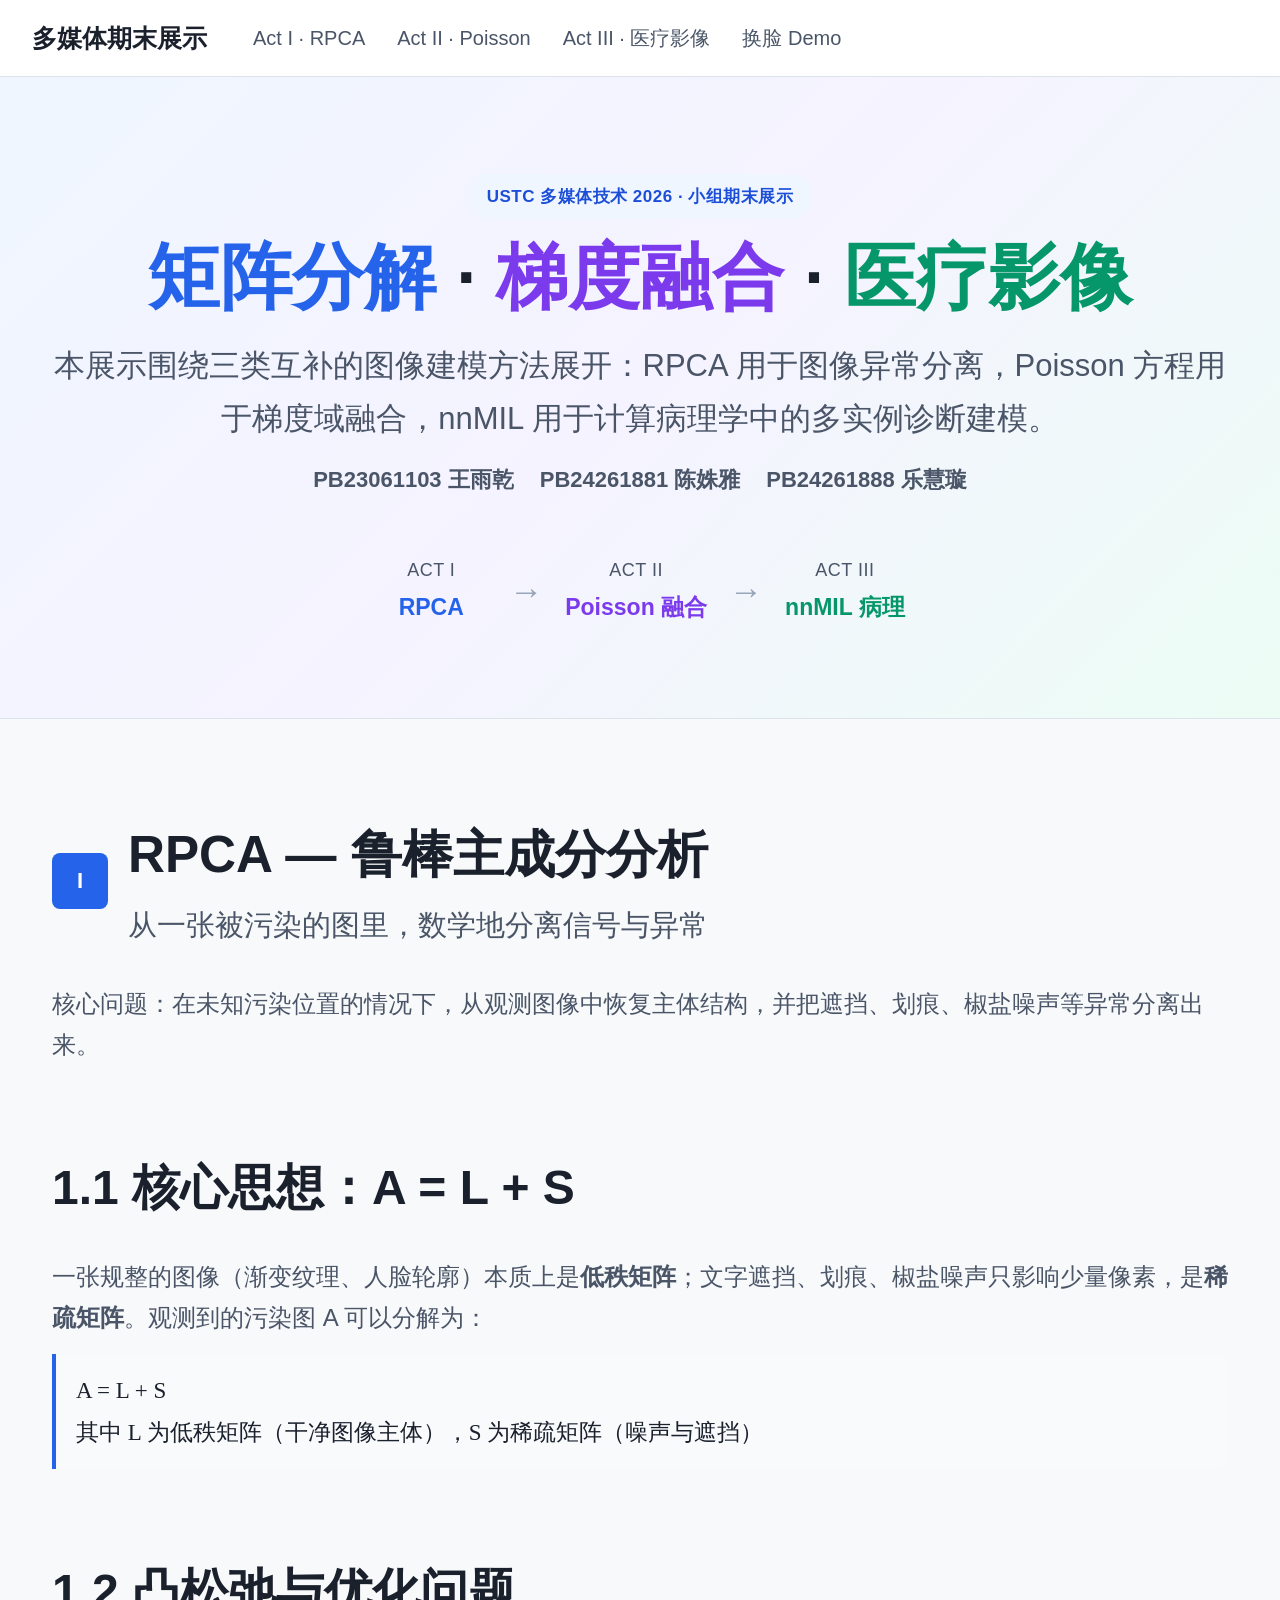
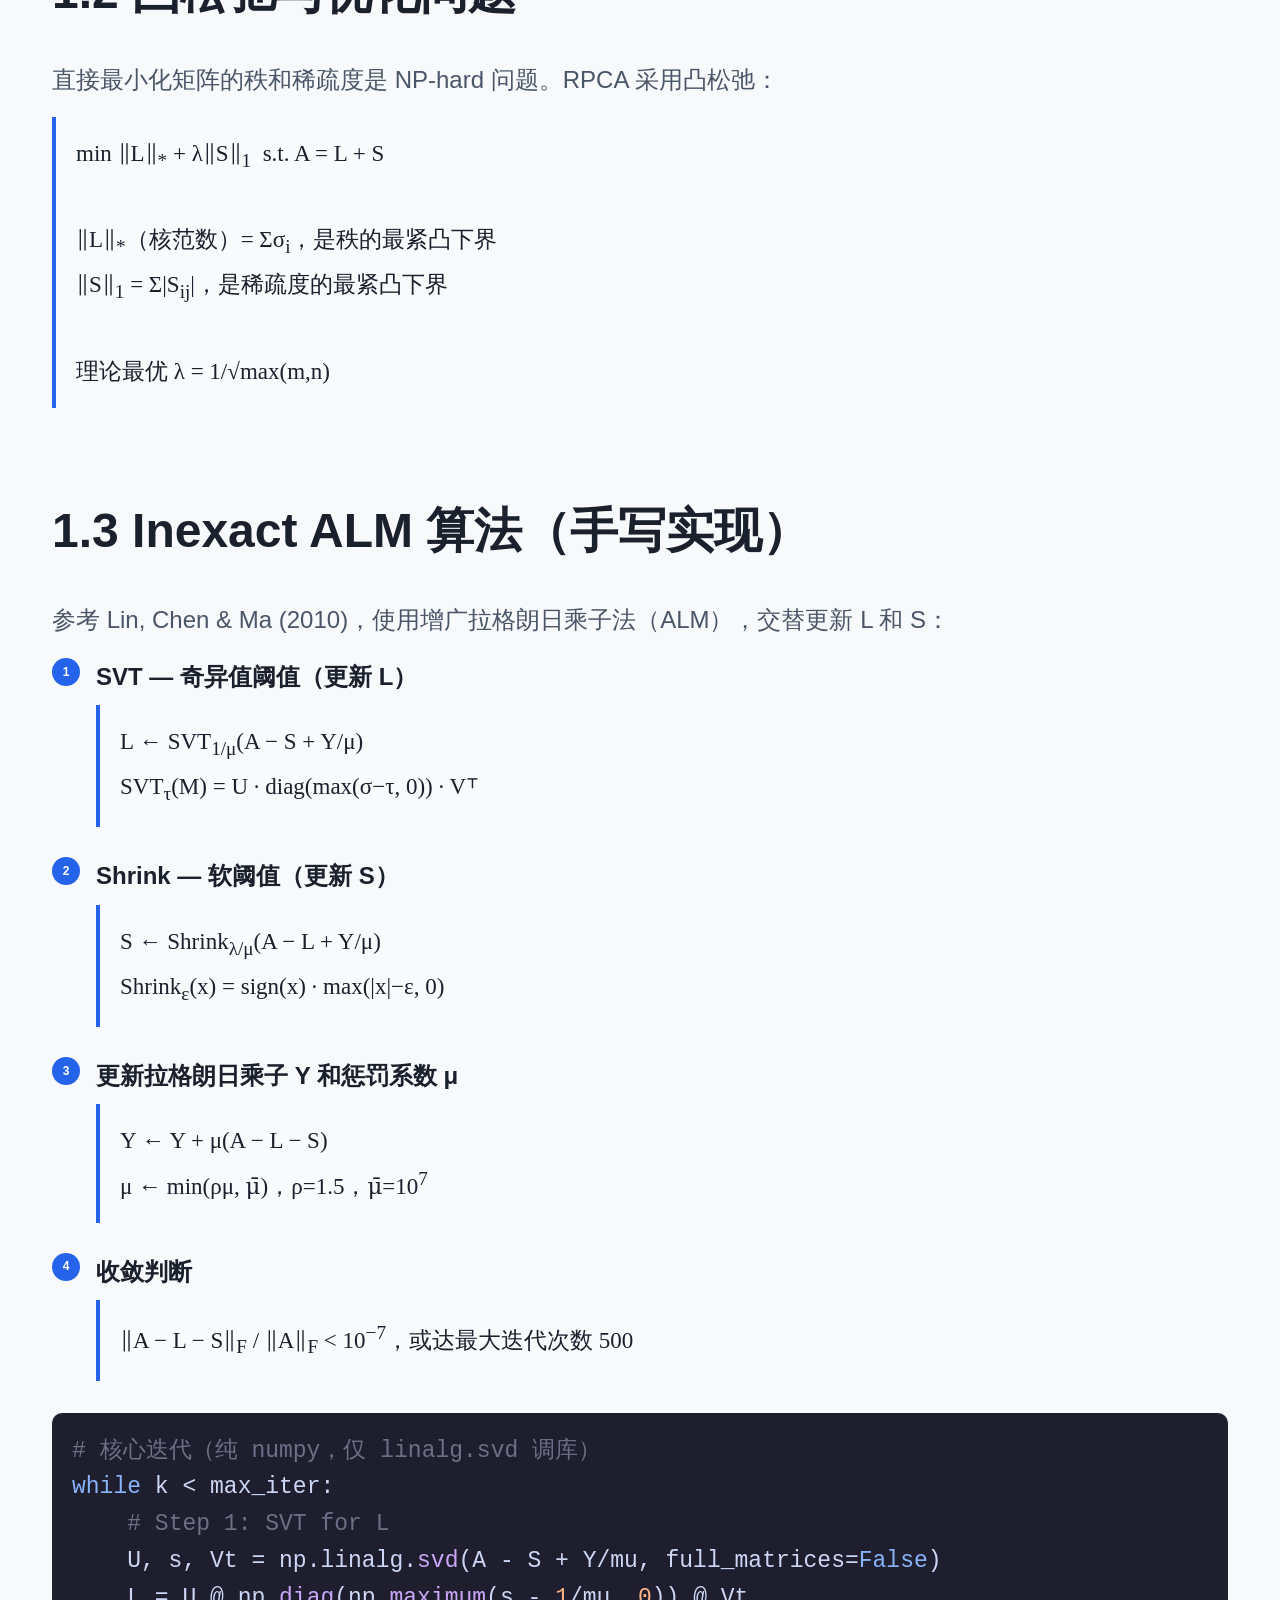
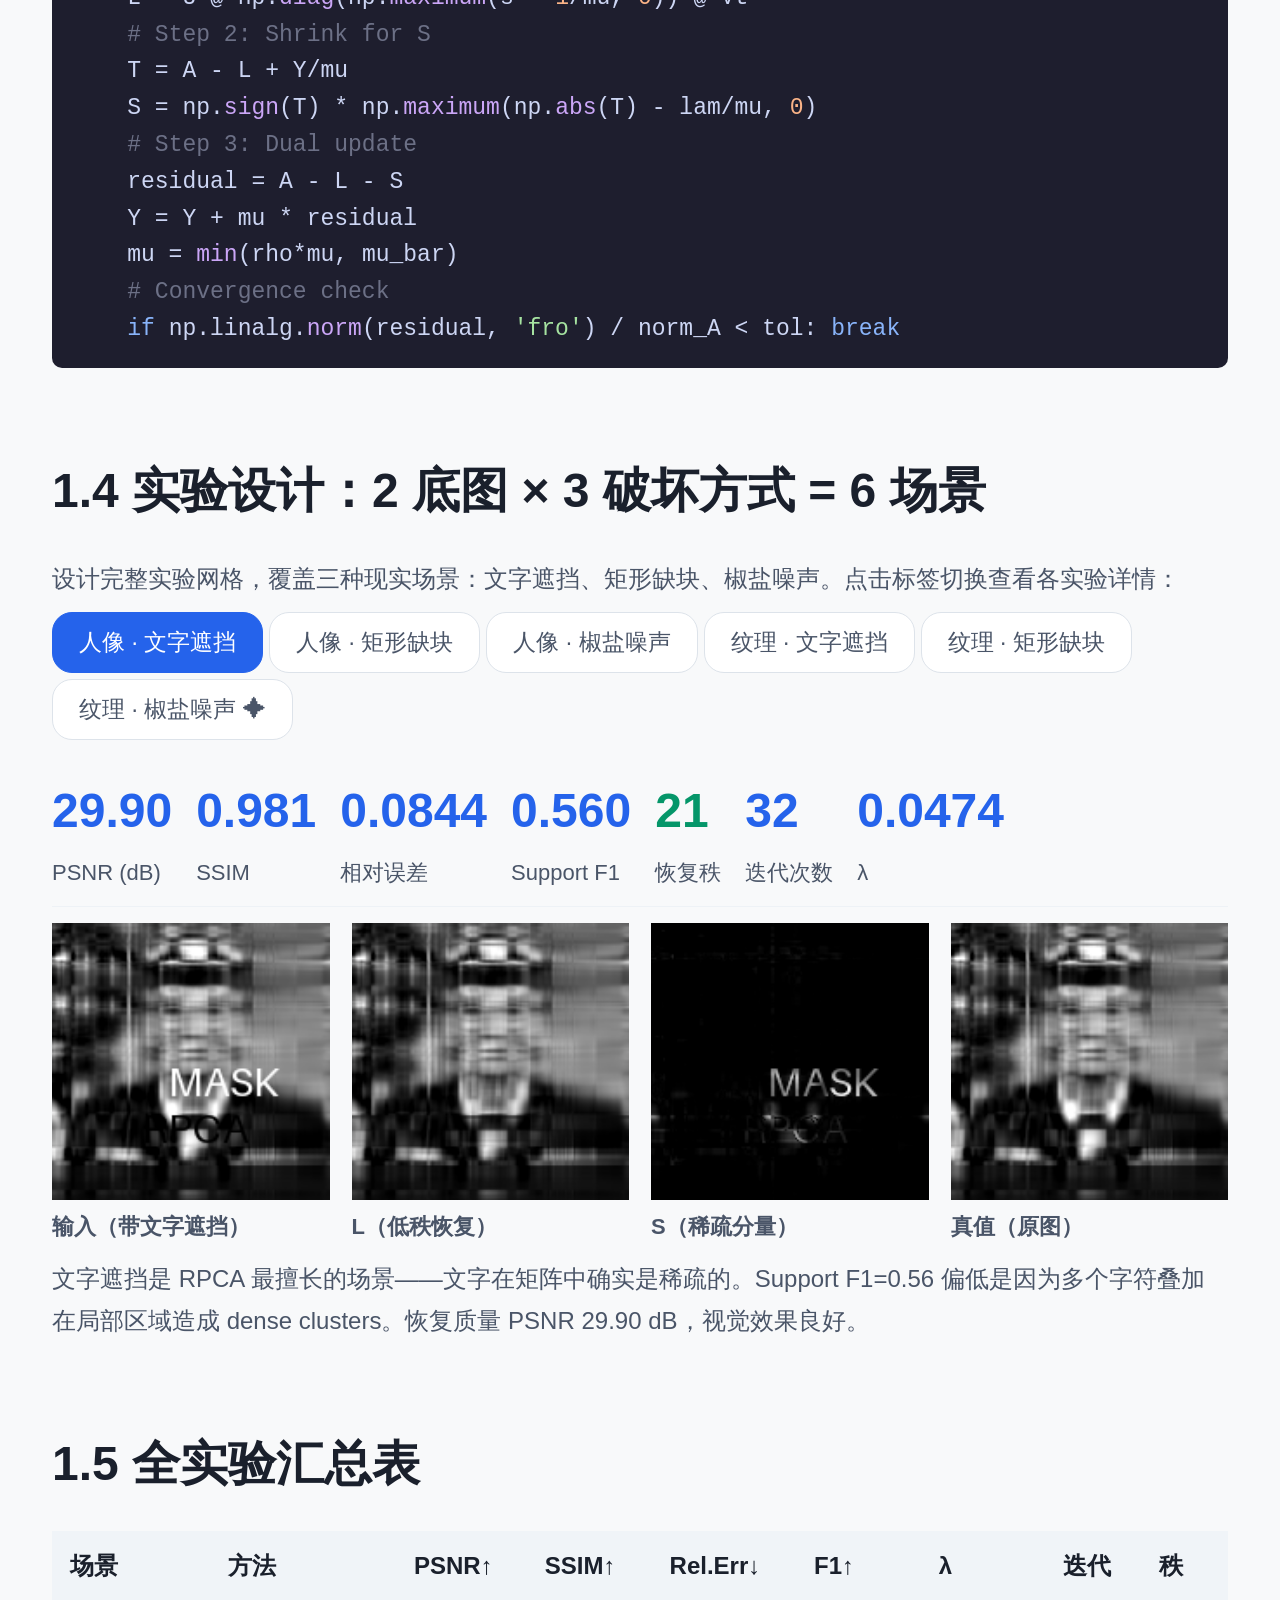
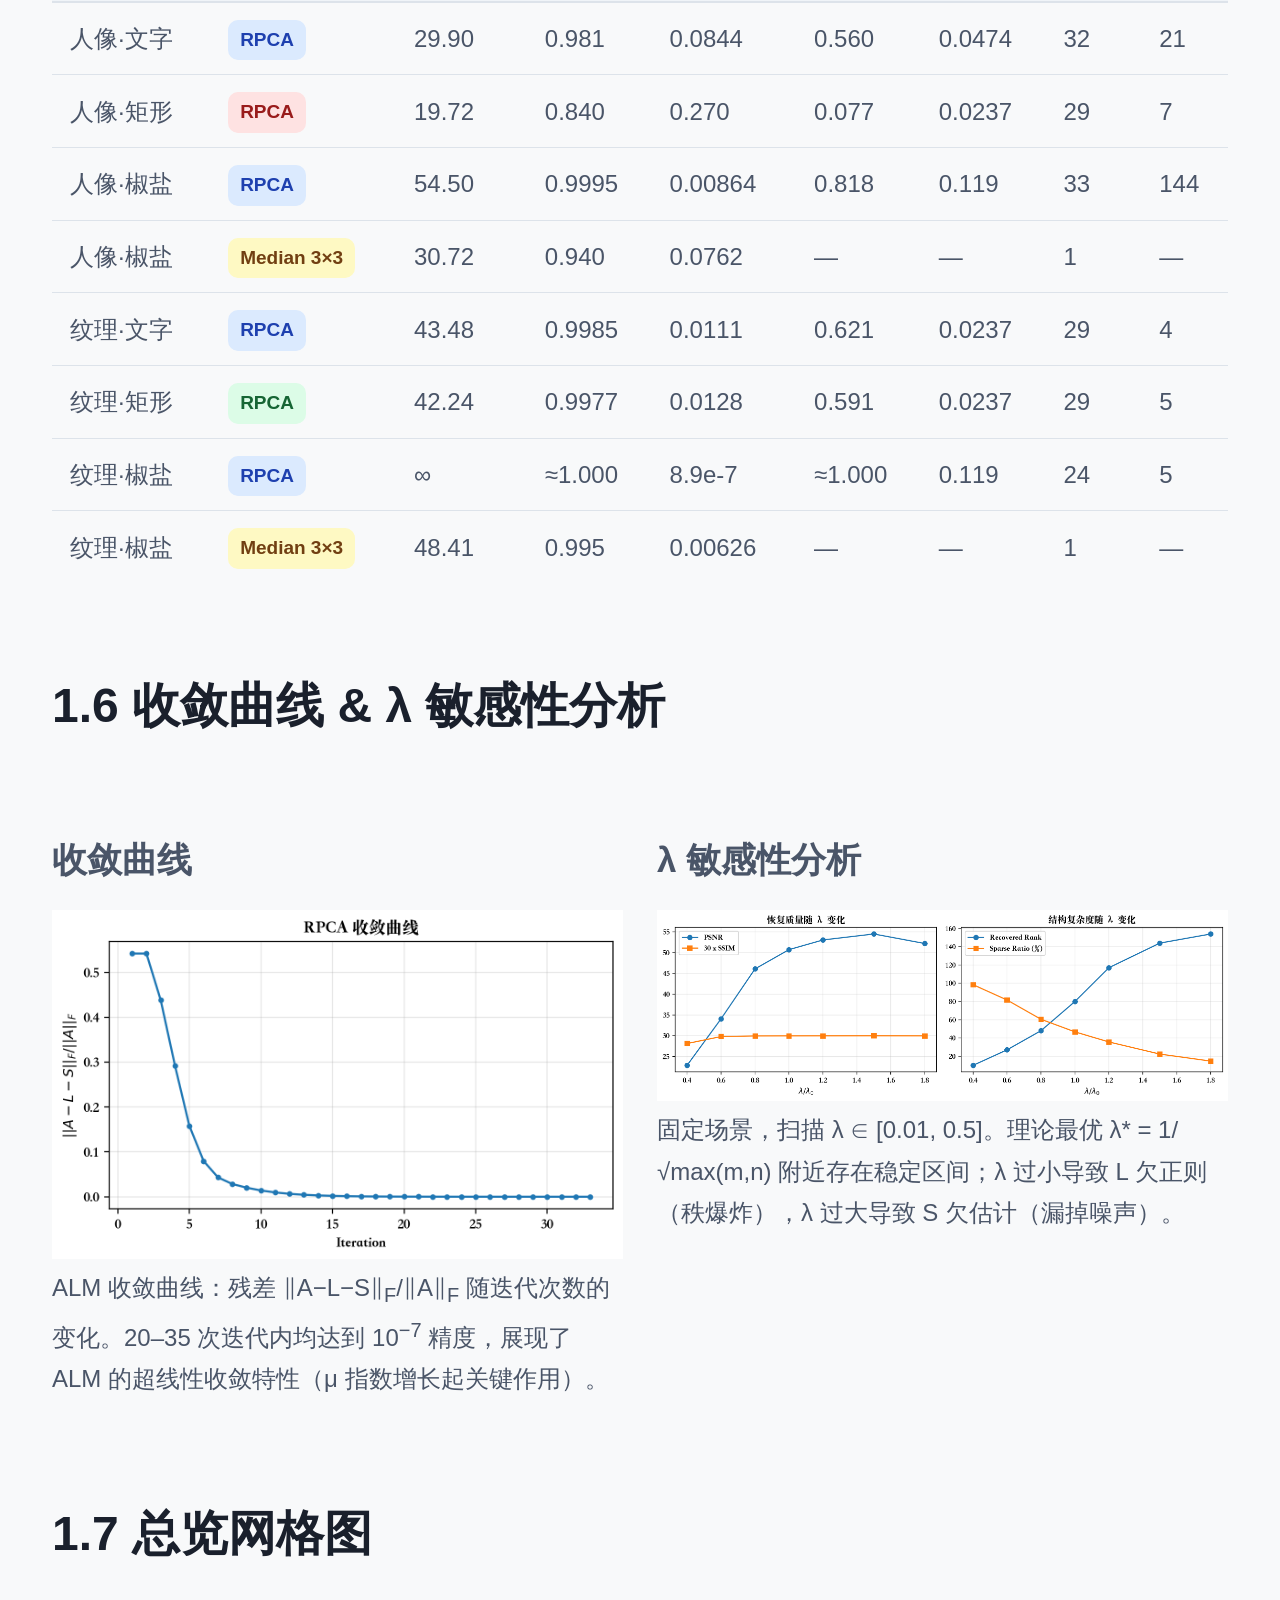
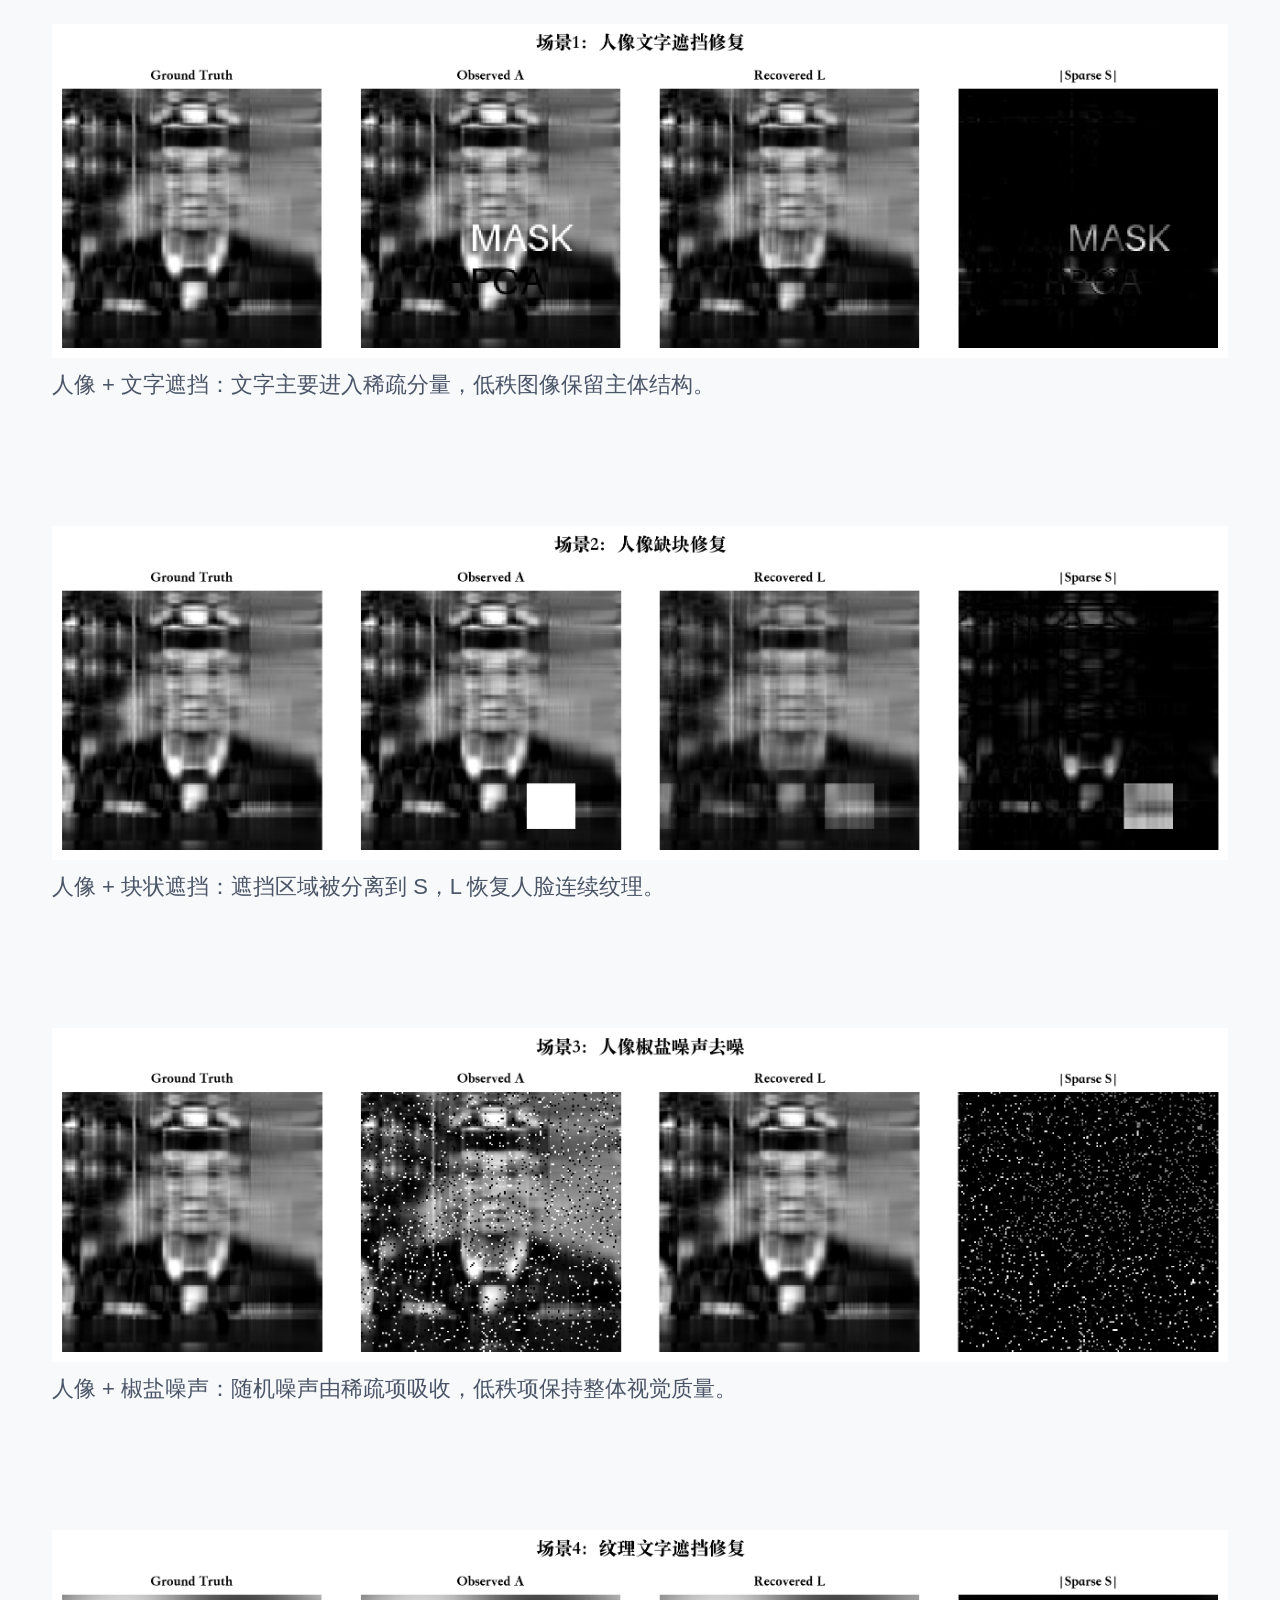
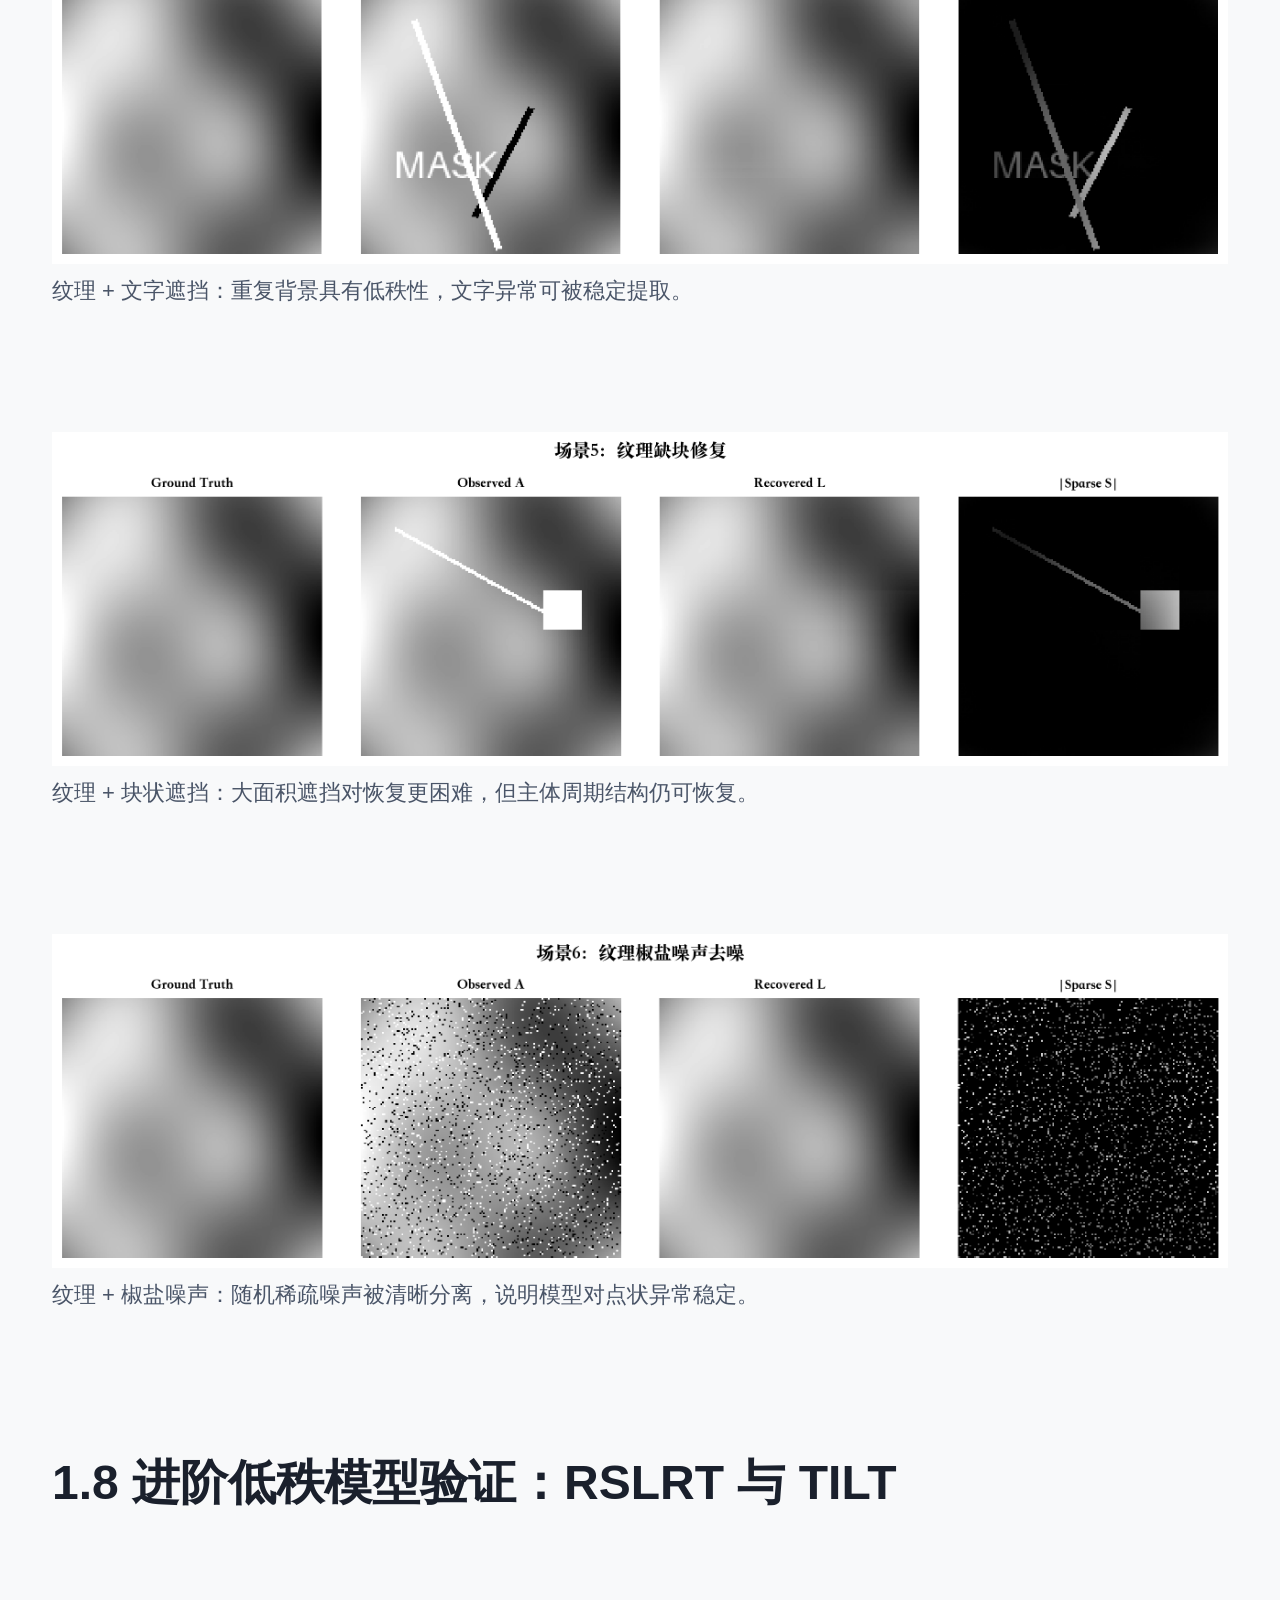
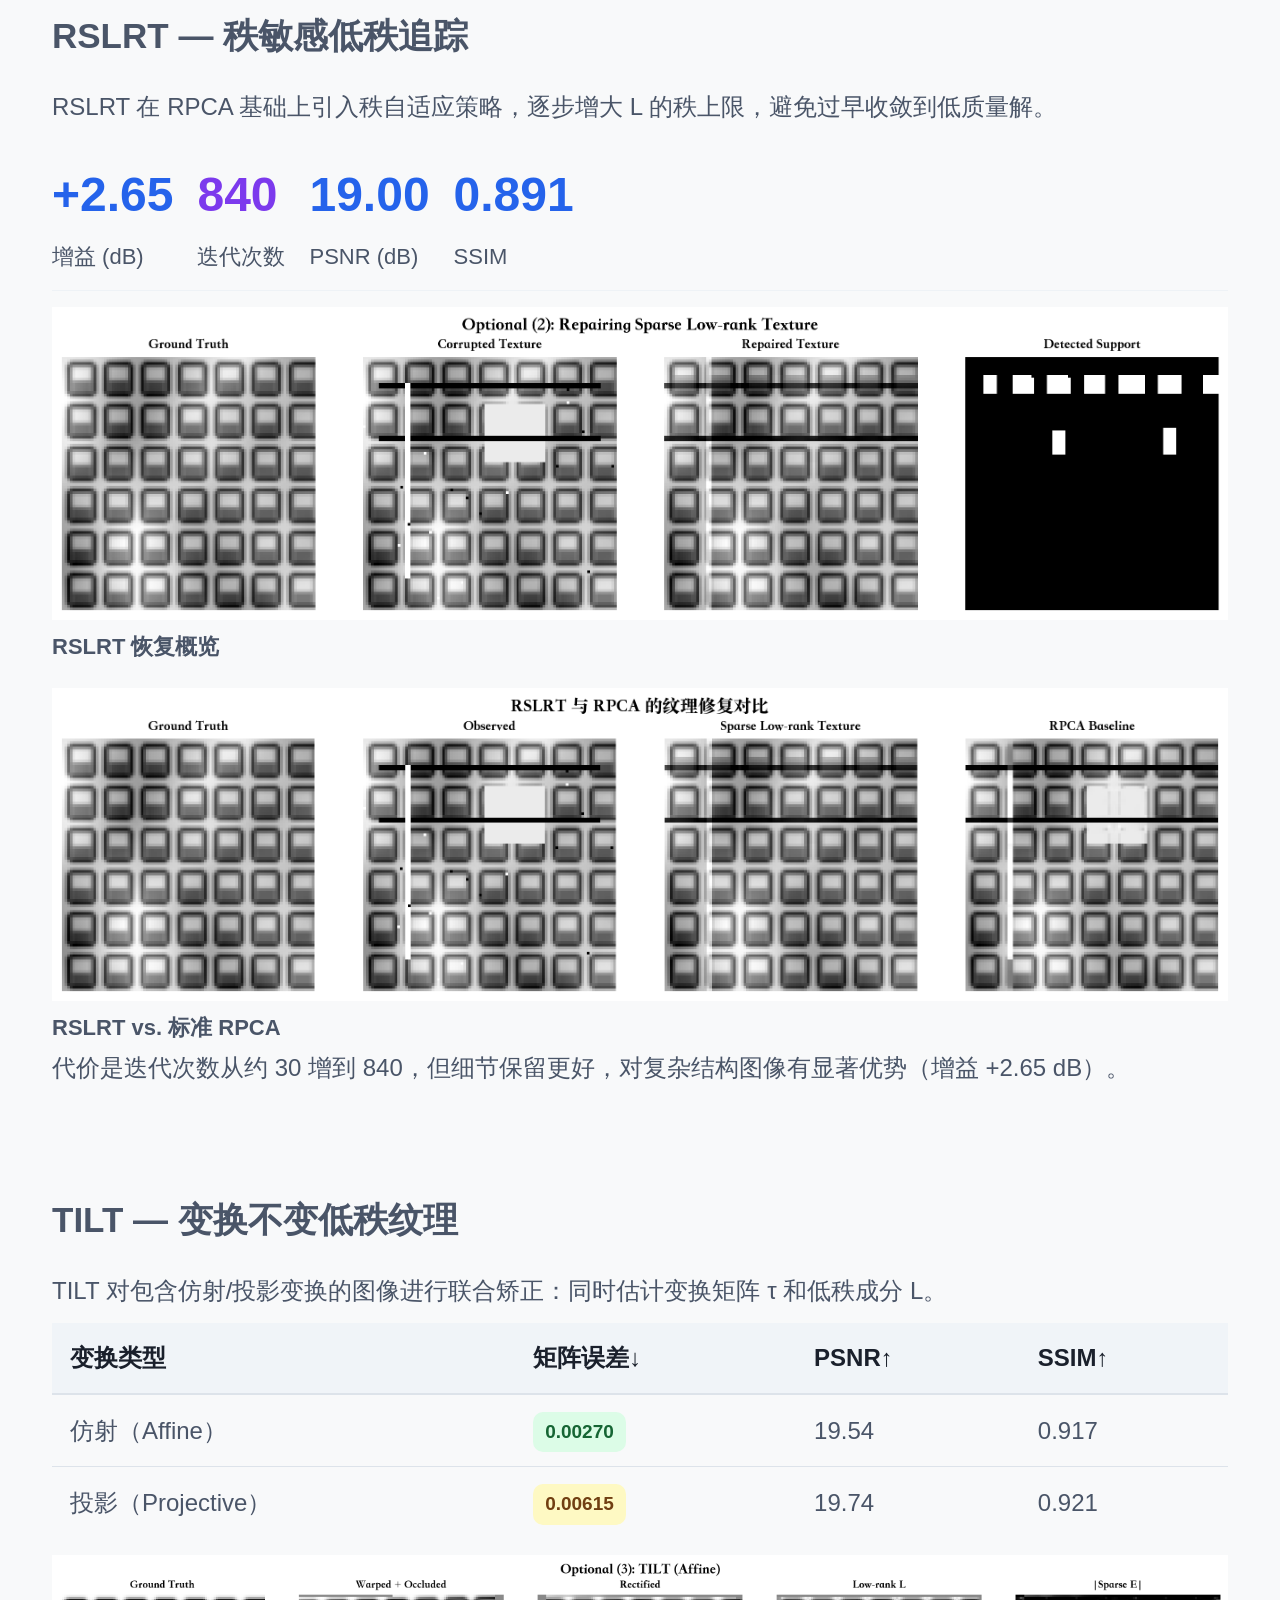
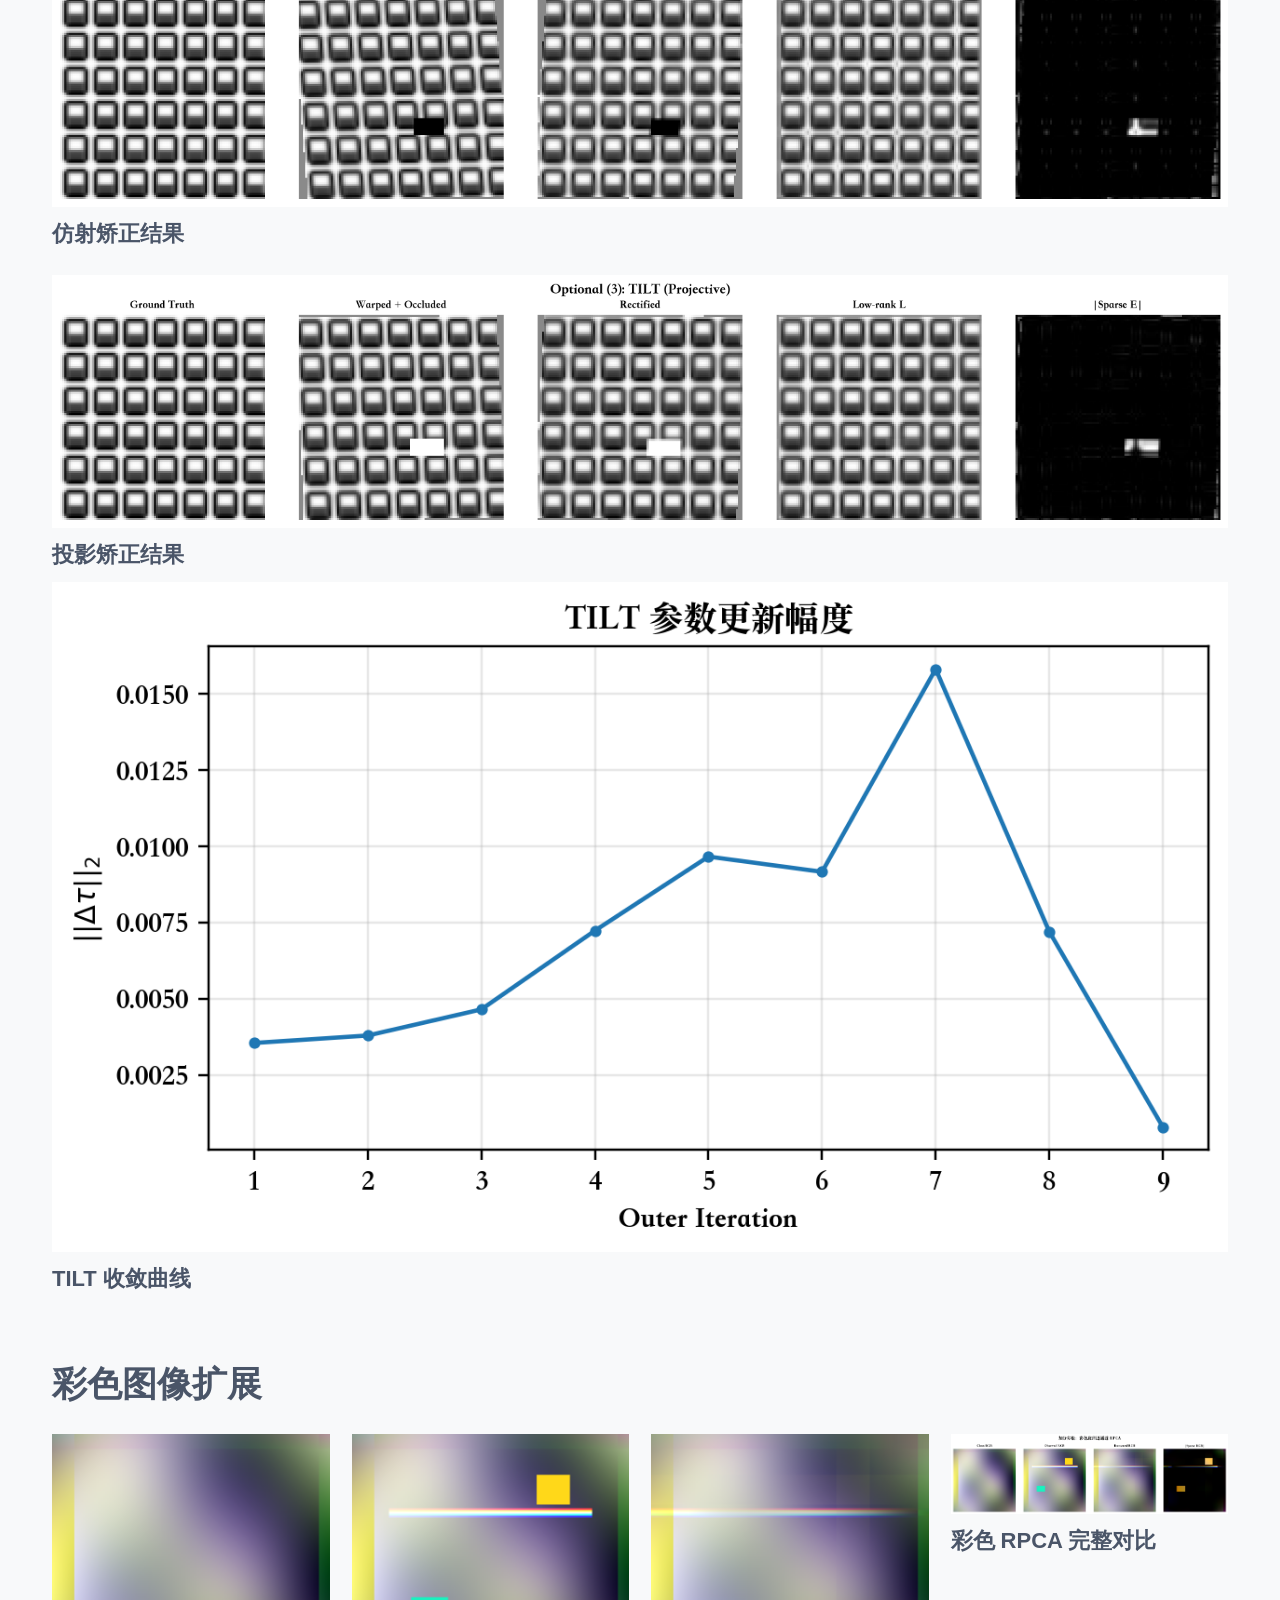
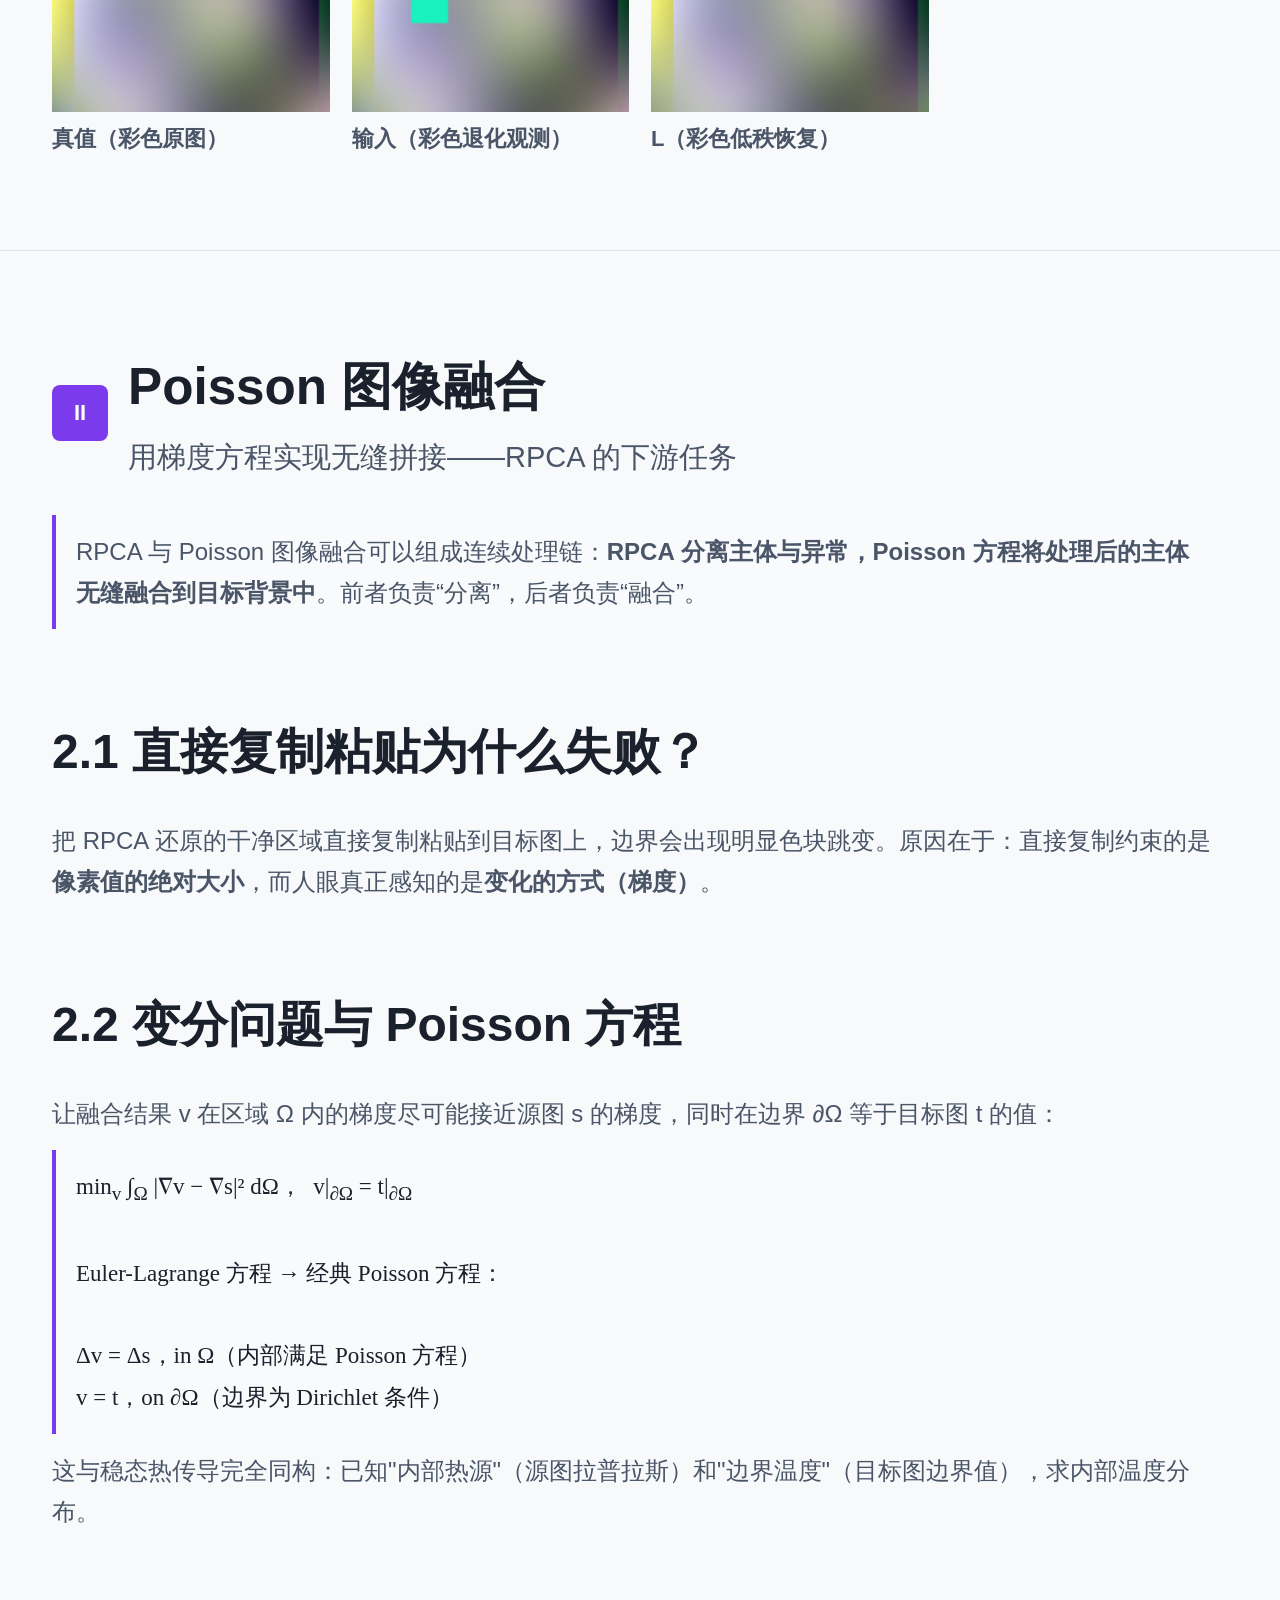
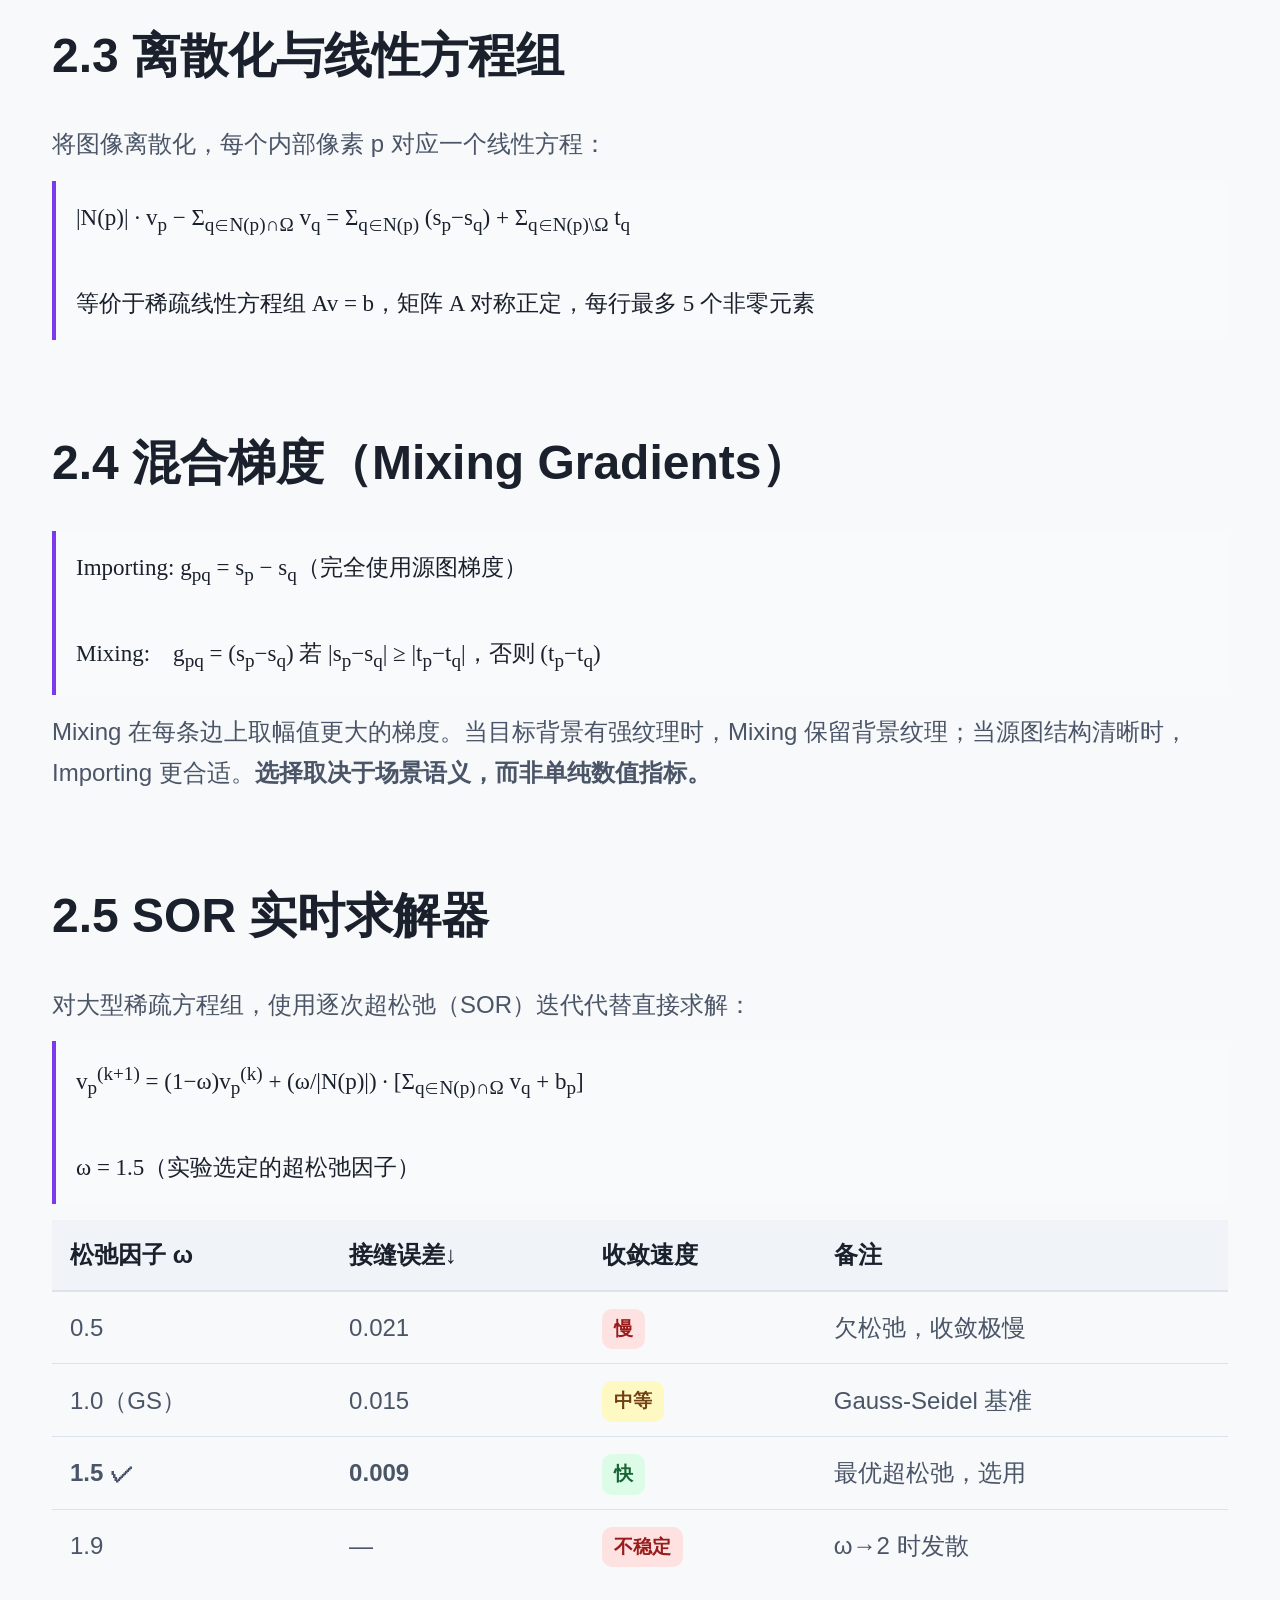
==== commit e18b0fd9: "Refine combined presentation layout" ====
--- a/combined/index.html
+++ b/combined/index.html
@@ -257,7 +257,7 @@
   .figure-showcase .img-caption,
   .img-item .img-sub { font-size: 22px; }
   .exp-tab { font-size: 23px; padding: 14px 26px; }
-  .exp-panel .img-grid.g4 { grid-template-columns: repeat(2, minmax(0, 1fr)); }
+  .exp-panel .img-grid.g4 { grid-template-columns: repeat(4, minmax(0, 1fr)); }
   .case-note { font-size: 23px; grid-template-columns: repeat(2, minmax(0, 1fr)); gap: 26px; }
   .case-note strong { font-size: 32px; }
   .badge { font-size: 19px; padding: 4px 12px; }
@@ -282,6 +282,10 @@
   .single-column { grid-template-columns: 1fr !important; }
   .overview-stack { display: grid; gap: 54px; }
   .poisson-case { margin-bottom: 74px; }
+  @media (max-width: 700px) {
+    .exp-panel .img-grid.g4,
+    .img-grid.g4 { grid-template-columns: repeat(2, minmax(0, 1fr)); }
+  }
 </style>
 </head>
 <body>
@@ -313,13 +317,6 @@
     <span>PB24261881 陈姝雅</span>
     <span>PB24261888 乐慧璇</span>
   </div>
-  <div class="doc-links" aria-label="原始实验资料">
-    <a href="docs/report/rpca_report.pdf">RPCA 原始报告 PDF</a>
-    <a href="docs/rpca_detailed_script.md">RPCA 详细讲稿</a>
-    <a href="docs/report/poisson_report.pdf">Poisson 原始报告 PDF</a>
-    <a href="docs/poisson_full_script.md">Poisson 完整讲稿</a>
-  </div>
-
   <div class="pipeline">
     <div class="pipe-node blue">
       <div class="label">Act I</div>
@@ -574,7 +571,6 @@
   </div>
 
   <h3>1.7 总览网格图</h3>
-  <p>总览图改为逐行展示，便于汇报时一张图对应一个结论。每行从输入、低秩恢复、稀疏异常到真值对照，突出 RPCA 对不同遮挡形态的分离能力。</p>
   <div class="overview-stack">
     <figure class="figure-showcase">
       <img src="assets/rpca/results/portrait_text_overview.png" alt="人像文字遮挡 RPCA 结果">
@@ -643,16 +639,12 @@
 
   <div class="card" style="margin-top:20px">
     <h4>彩色图像扩展</h4>
-    <p>对彩色图像，将 R/G/B 三通道分别执行 RPCA，并在输出端合成为 RGB 结果。下方同时给出原图、退化观测、低秩恢复与完整流程图，展示灰度矩阵分解到三通道图像处理的可迁移性。</p>
-    <div class="img-grid g3" style="margin:14px 0 18px">
+    <div class="img-grid g4" style="margin-top:14px">
       <div class="img-item"><img src="assets/rpca/assets/color_clean.png" alt="彩色原图"><div class="img-caption">真值（彩色原图）</div></div>
       <div class="img-item"><img src="assets/rpca/assets/color_observed.png" alt="彩色退化观测"><div class="img-caption">输入（彩色退化观测）</div></div>
       <div class="img-item"><img src="assets/rpca/assets/color_recovered.png" alt="彩色低秩恢复"><div class="img-caption">L（彩色低秩恢复）</div></div>
-    </div>
-    <figure class="figure-showcase presentation-narrow" style="margin:0">
-      <img src="assets/rpca/results/color_extension_main.png" alt="彩色图像扩展示意">
-      <figcaption class="img-caption">彩色图像扩展流程：RGB 三通道分别分解后合成为最终恢复结果。</figcaption>
-    </figure>
+      <div class="img-item"><img src="assets/rpca/results/color_extension.png" alt="彩色图像扩展完整对比"><div class="img-caption">彩色 RPCA 完整对比</div></div>
+    </div>
   </div>
 </section>
 
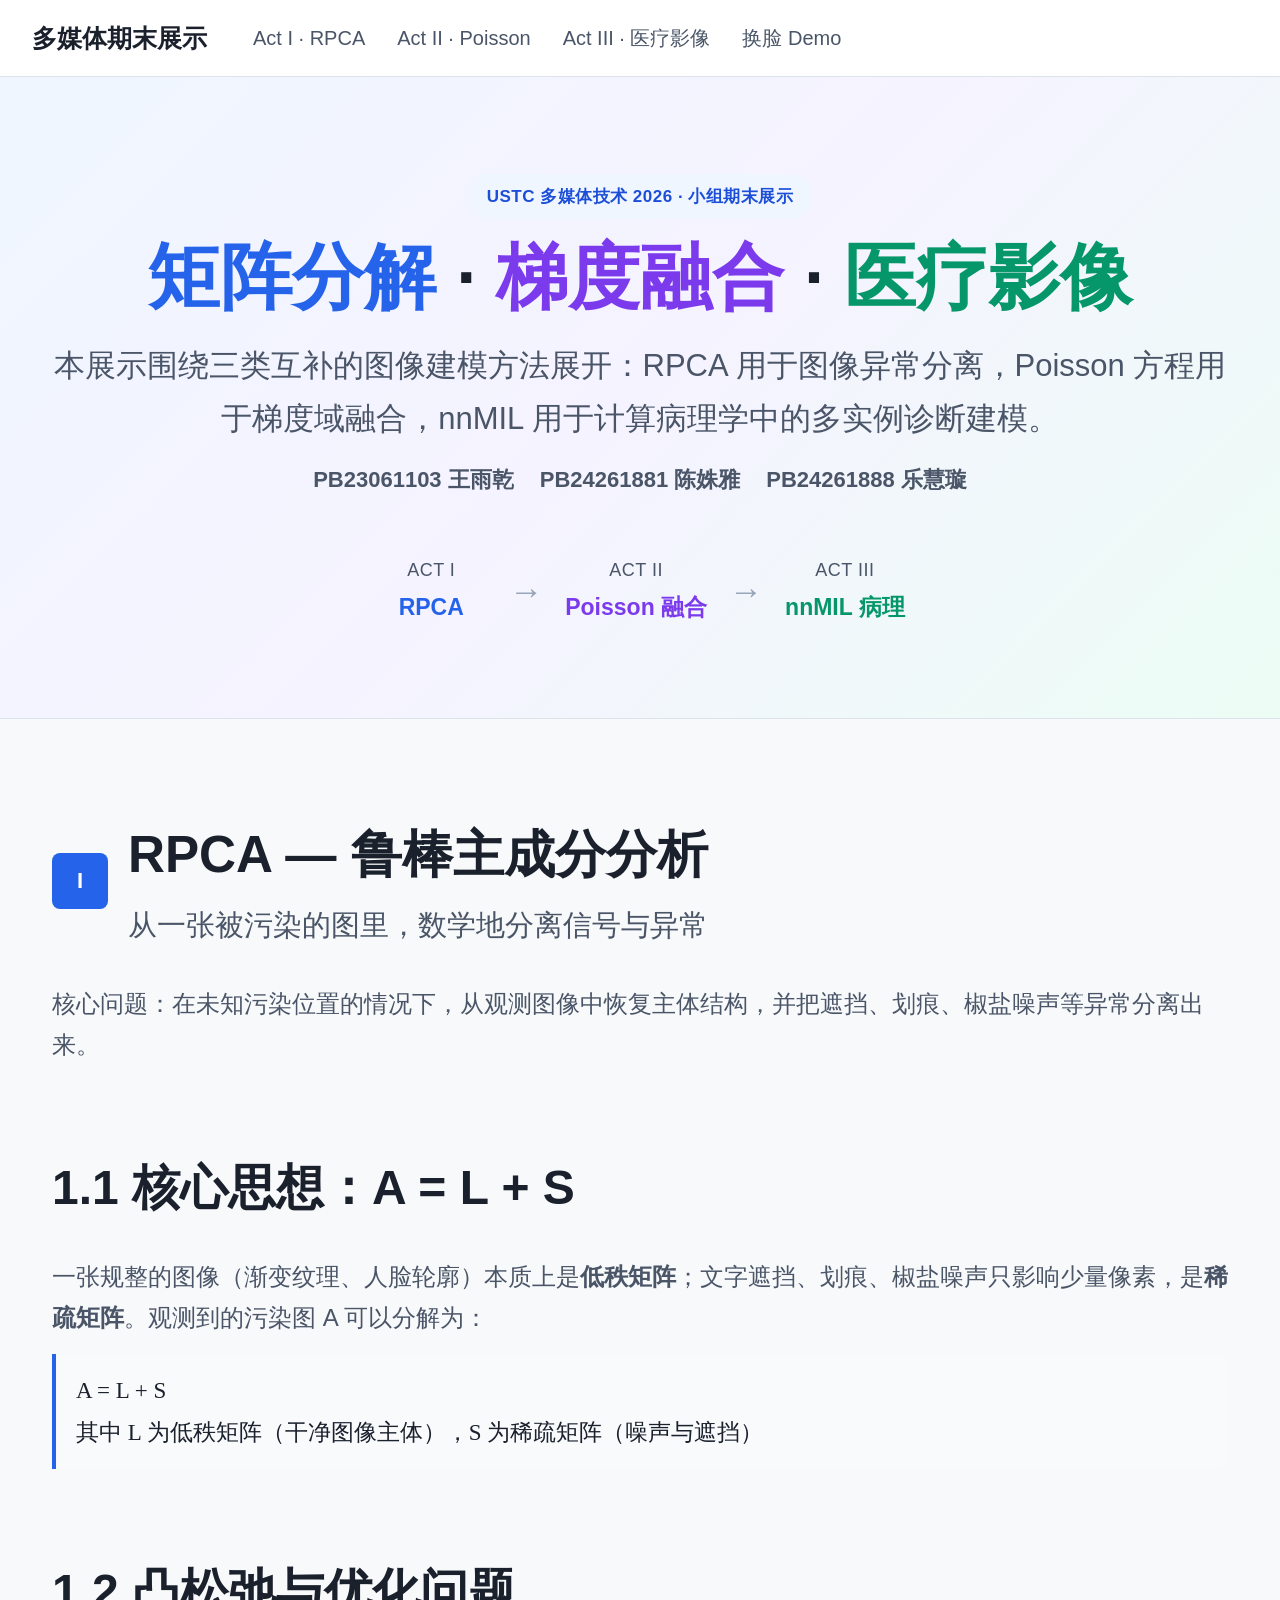
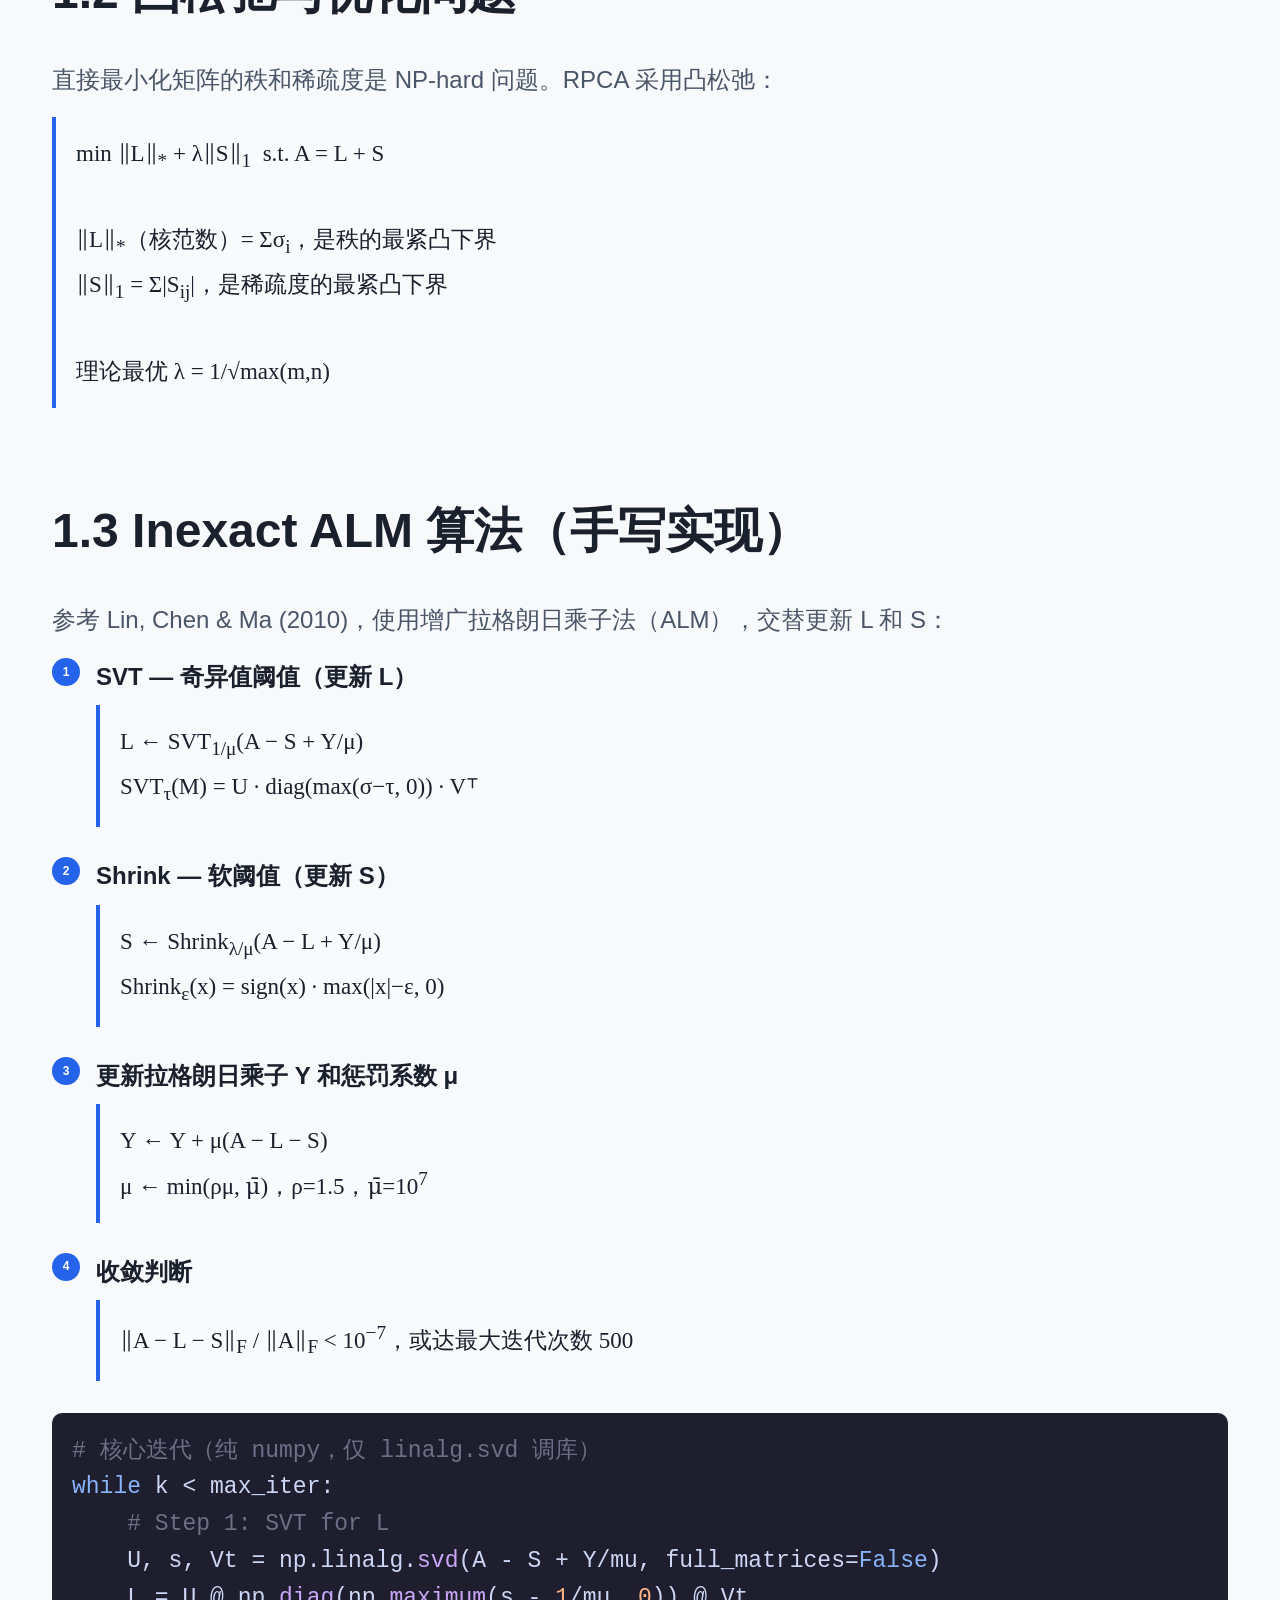
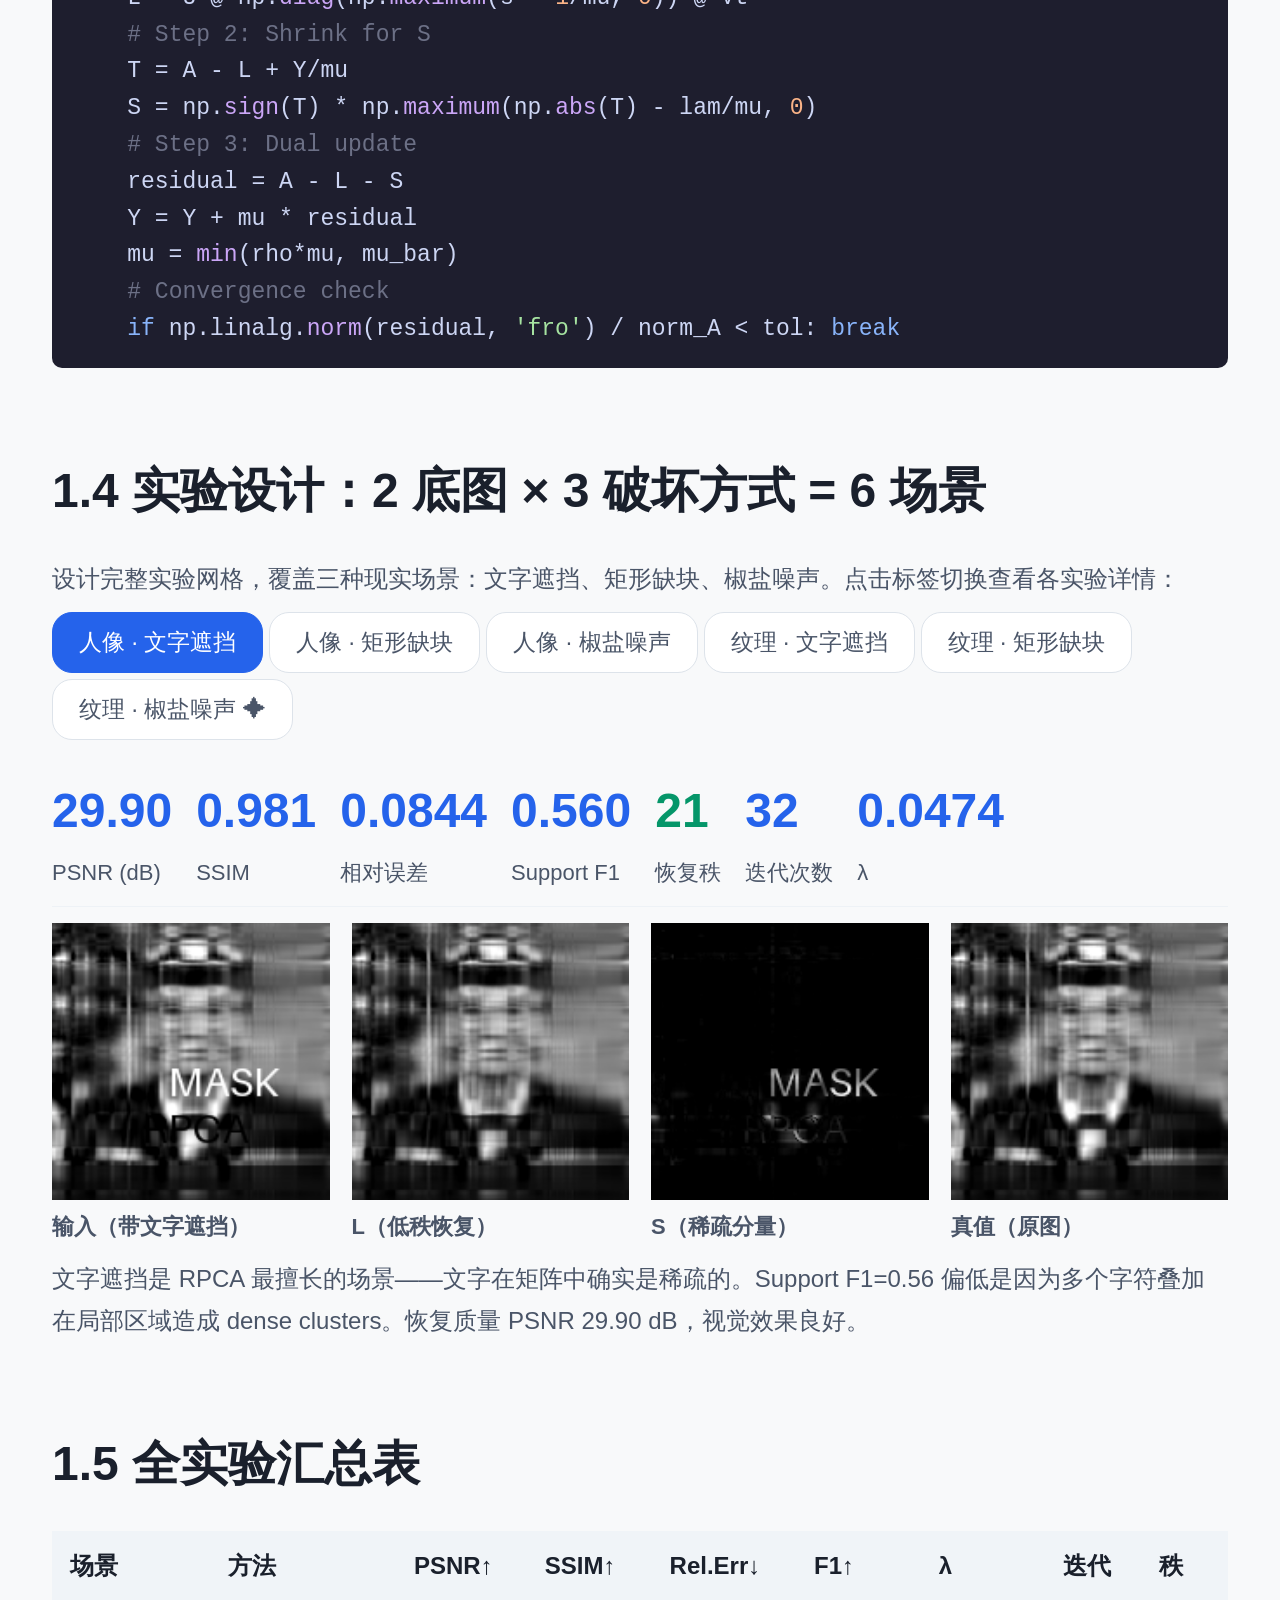
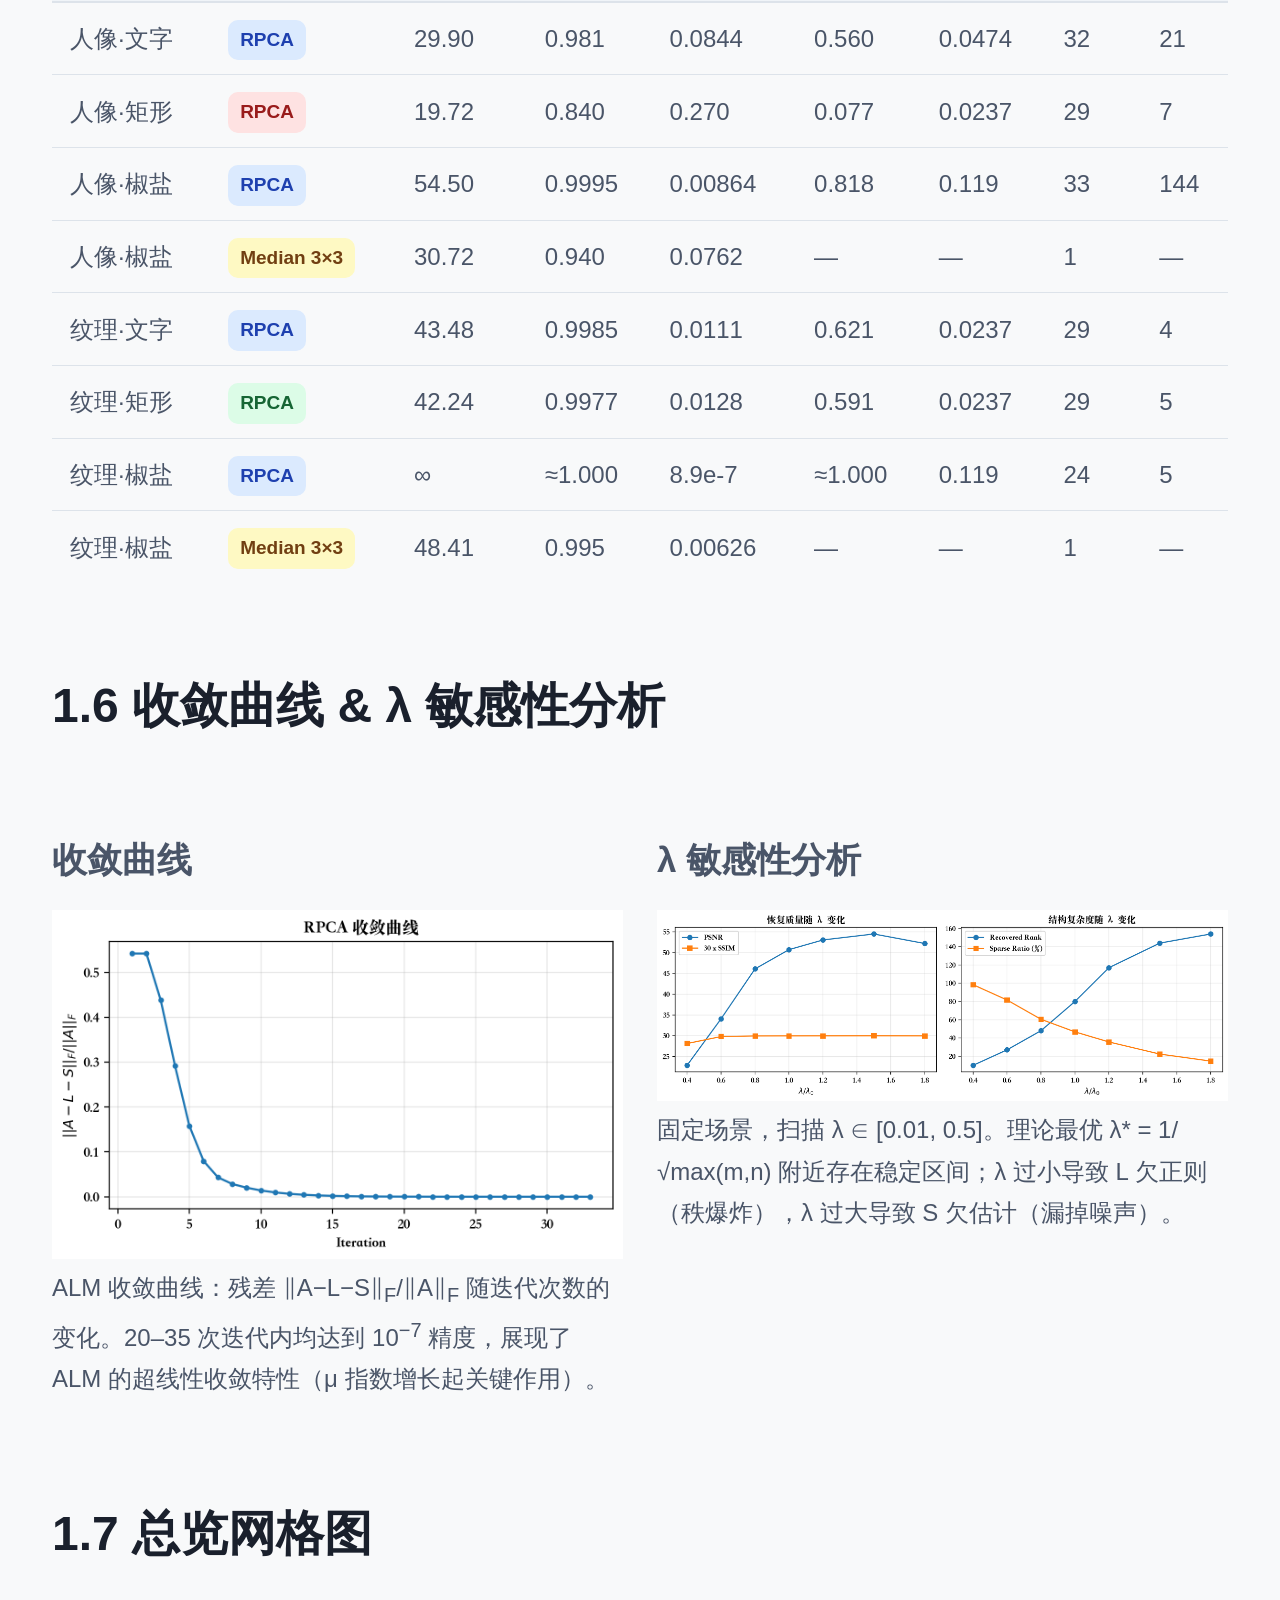
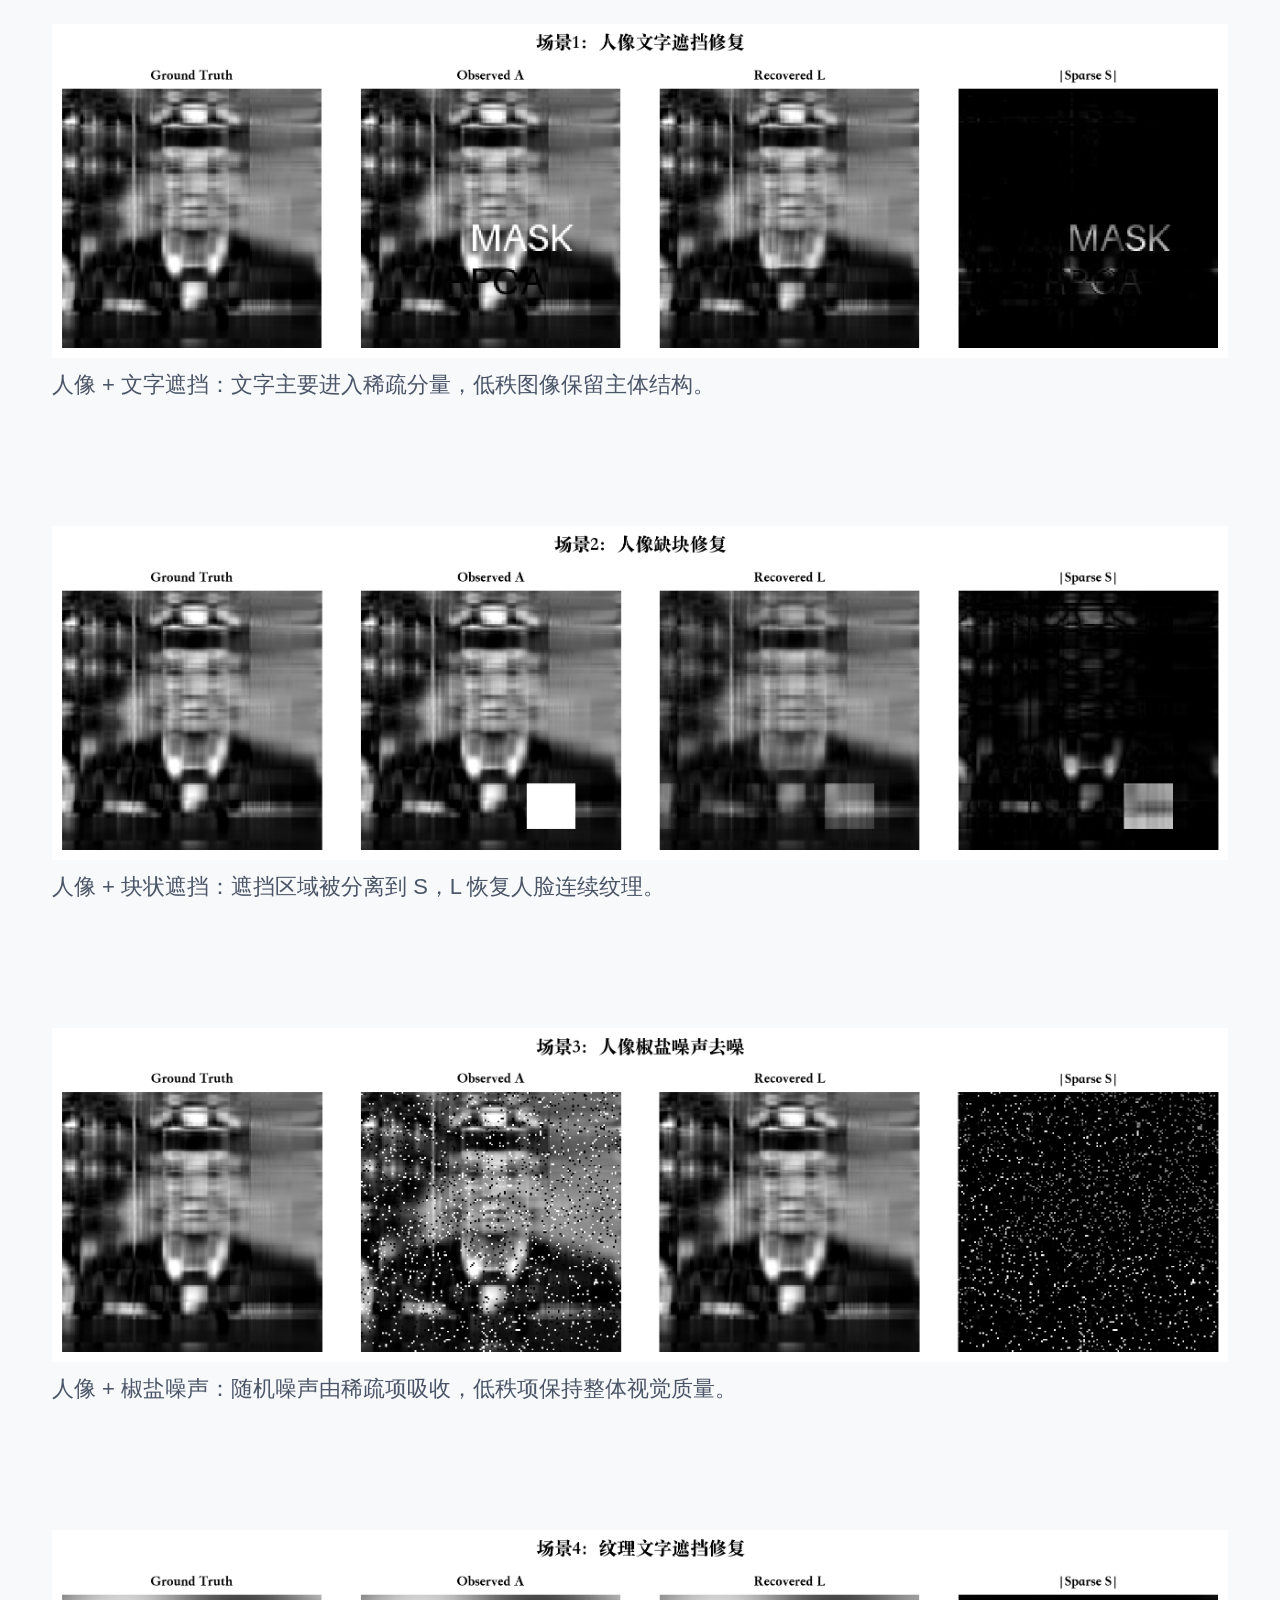
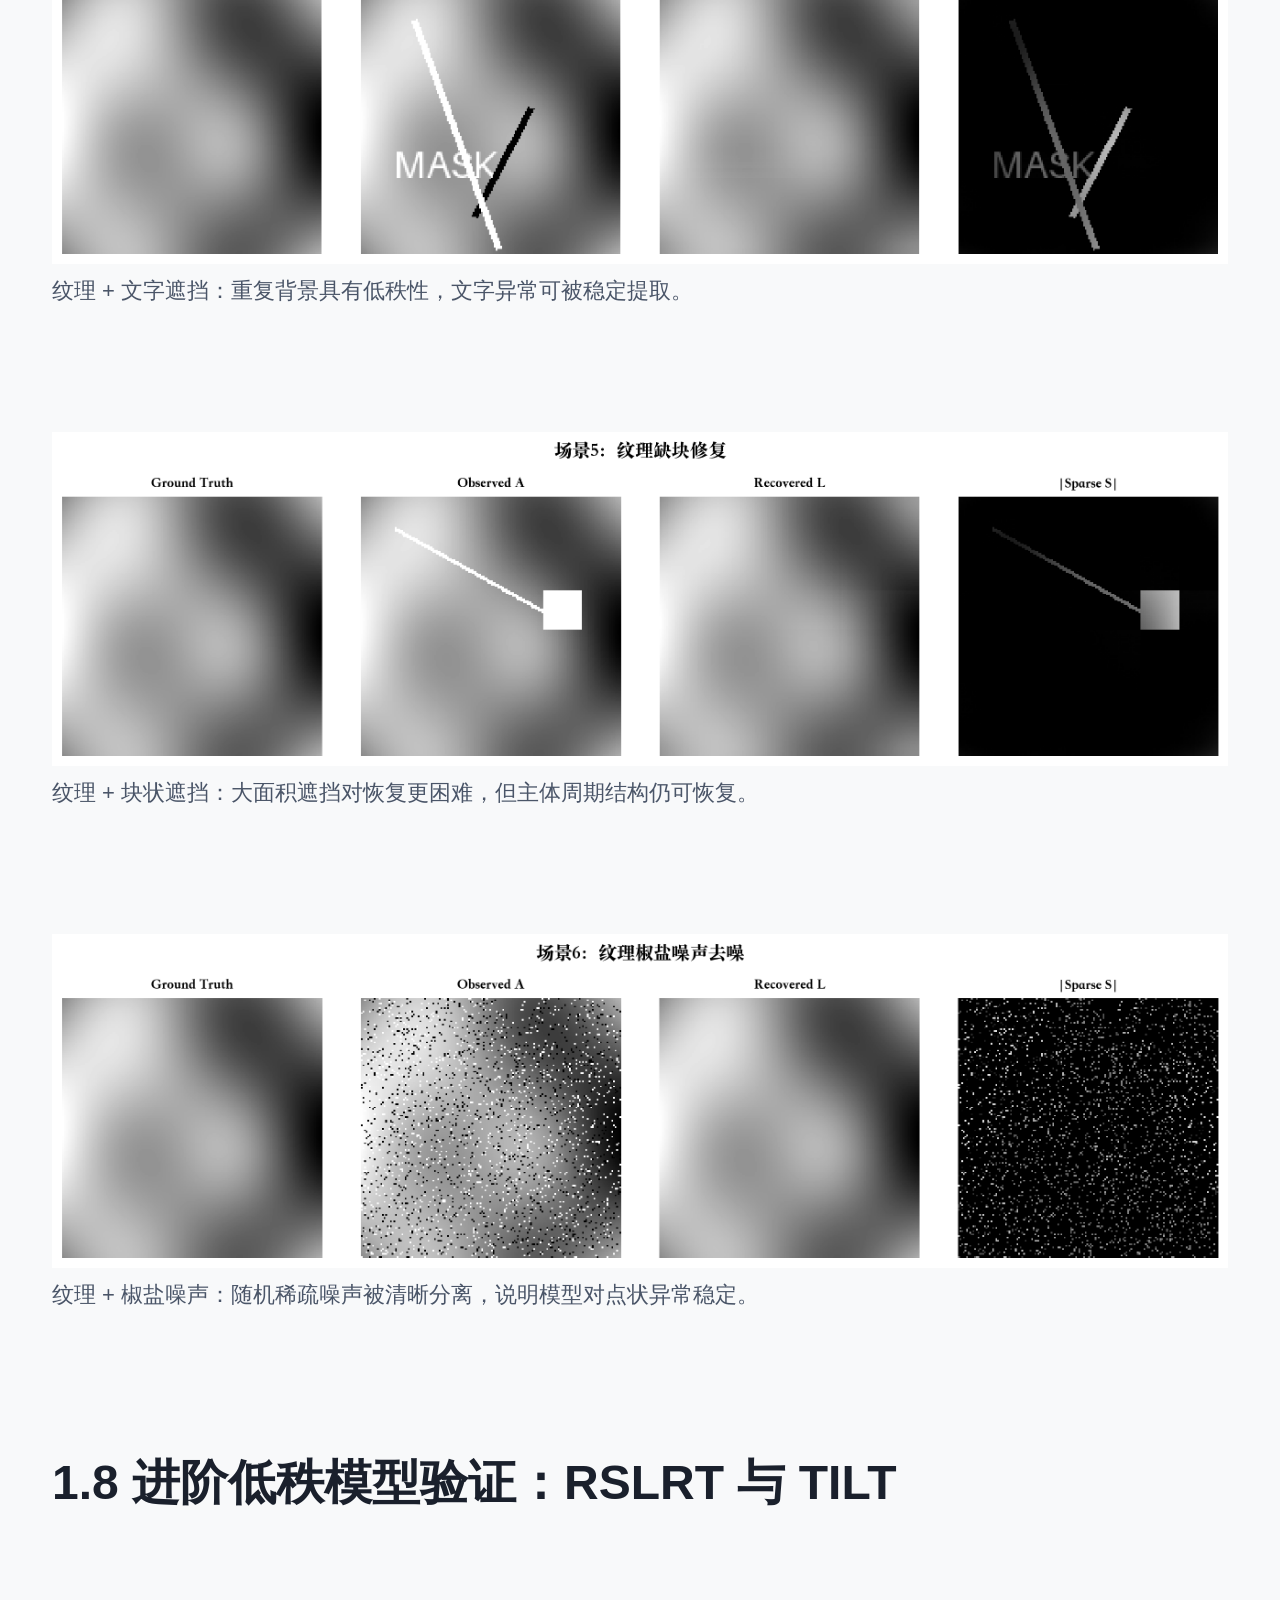
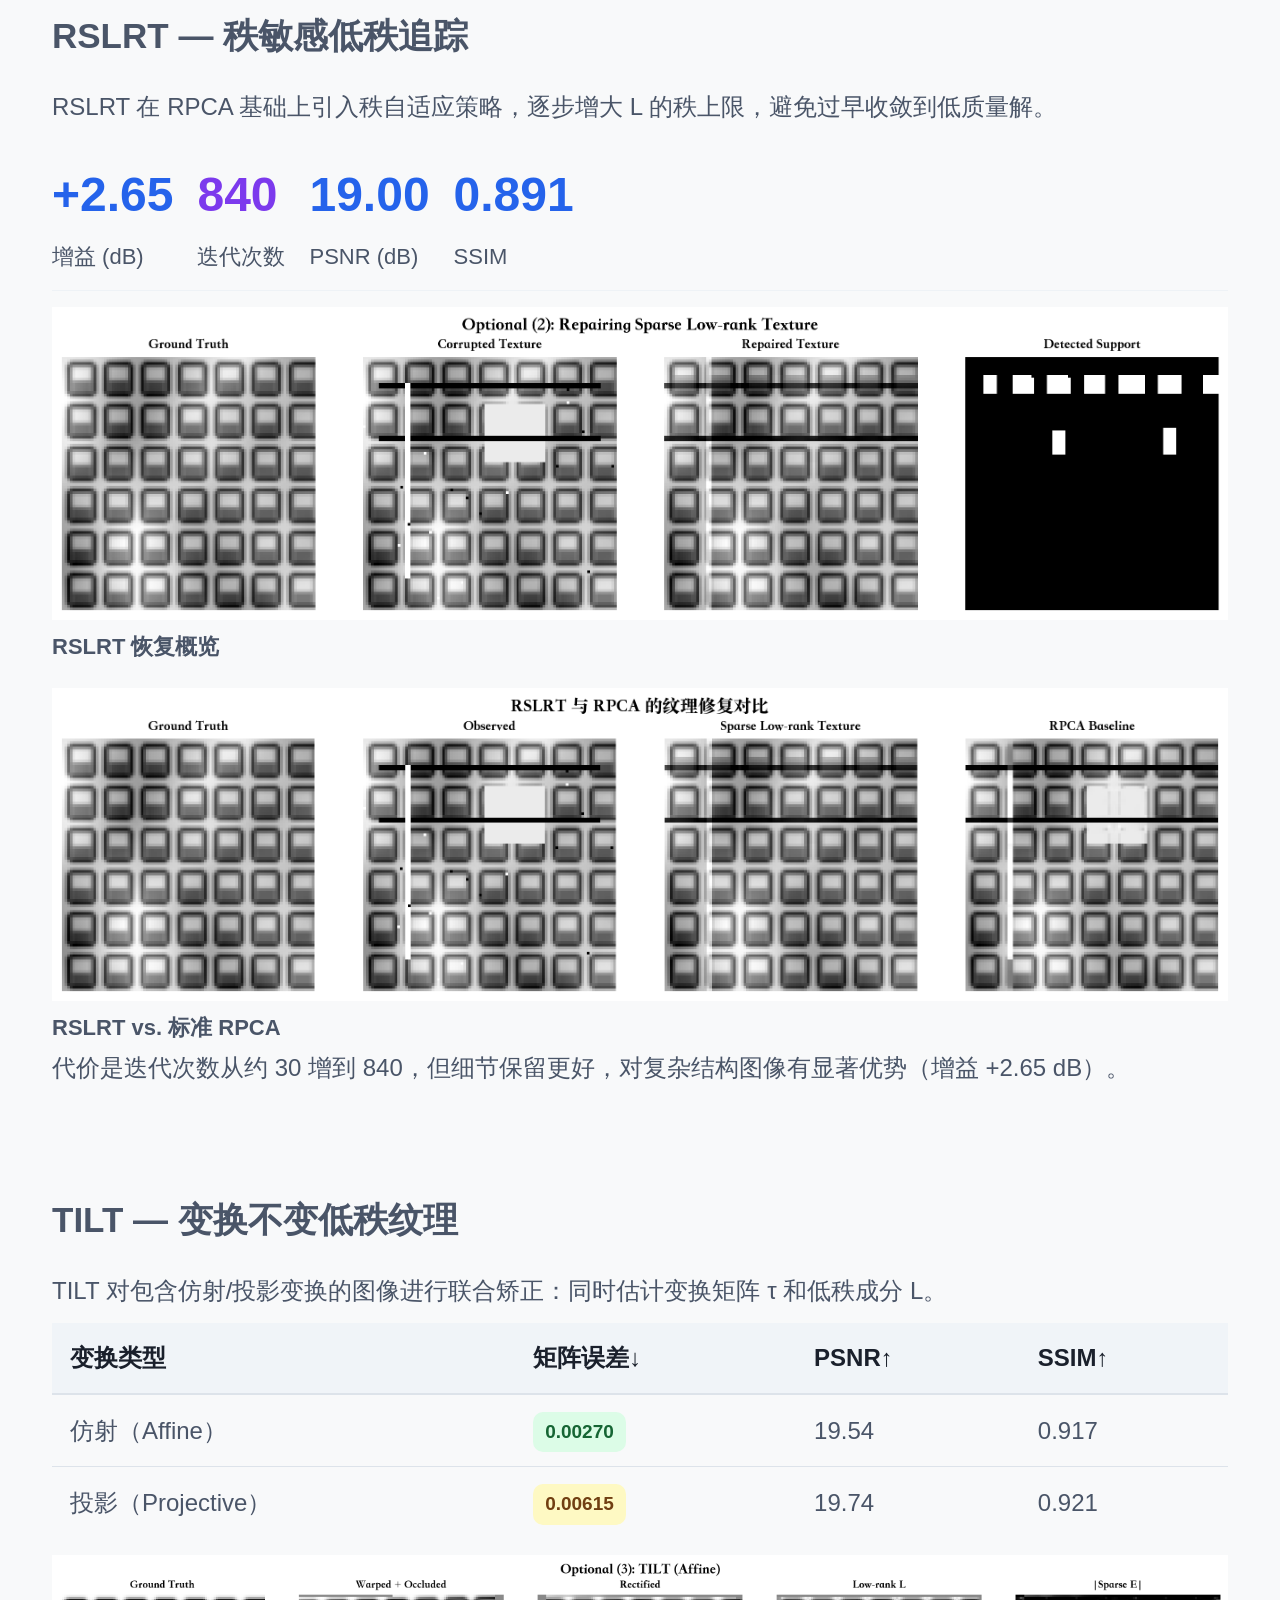
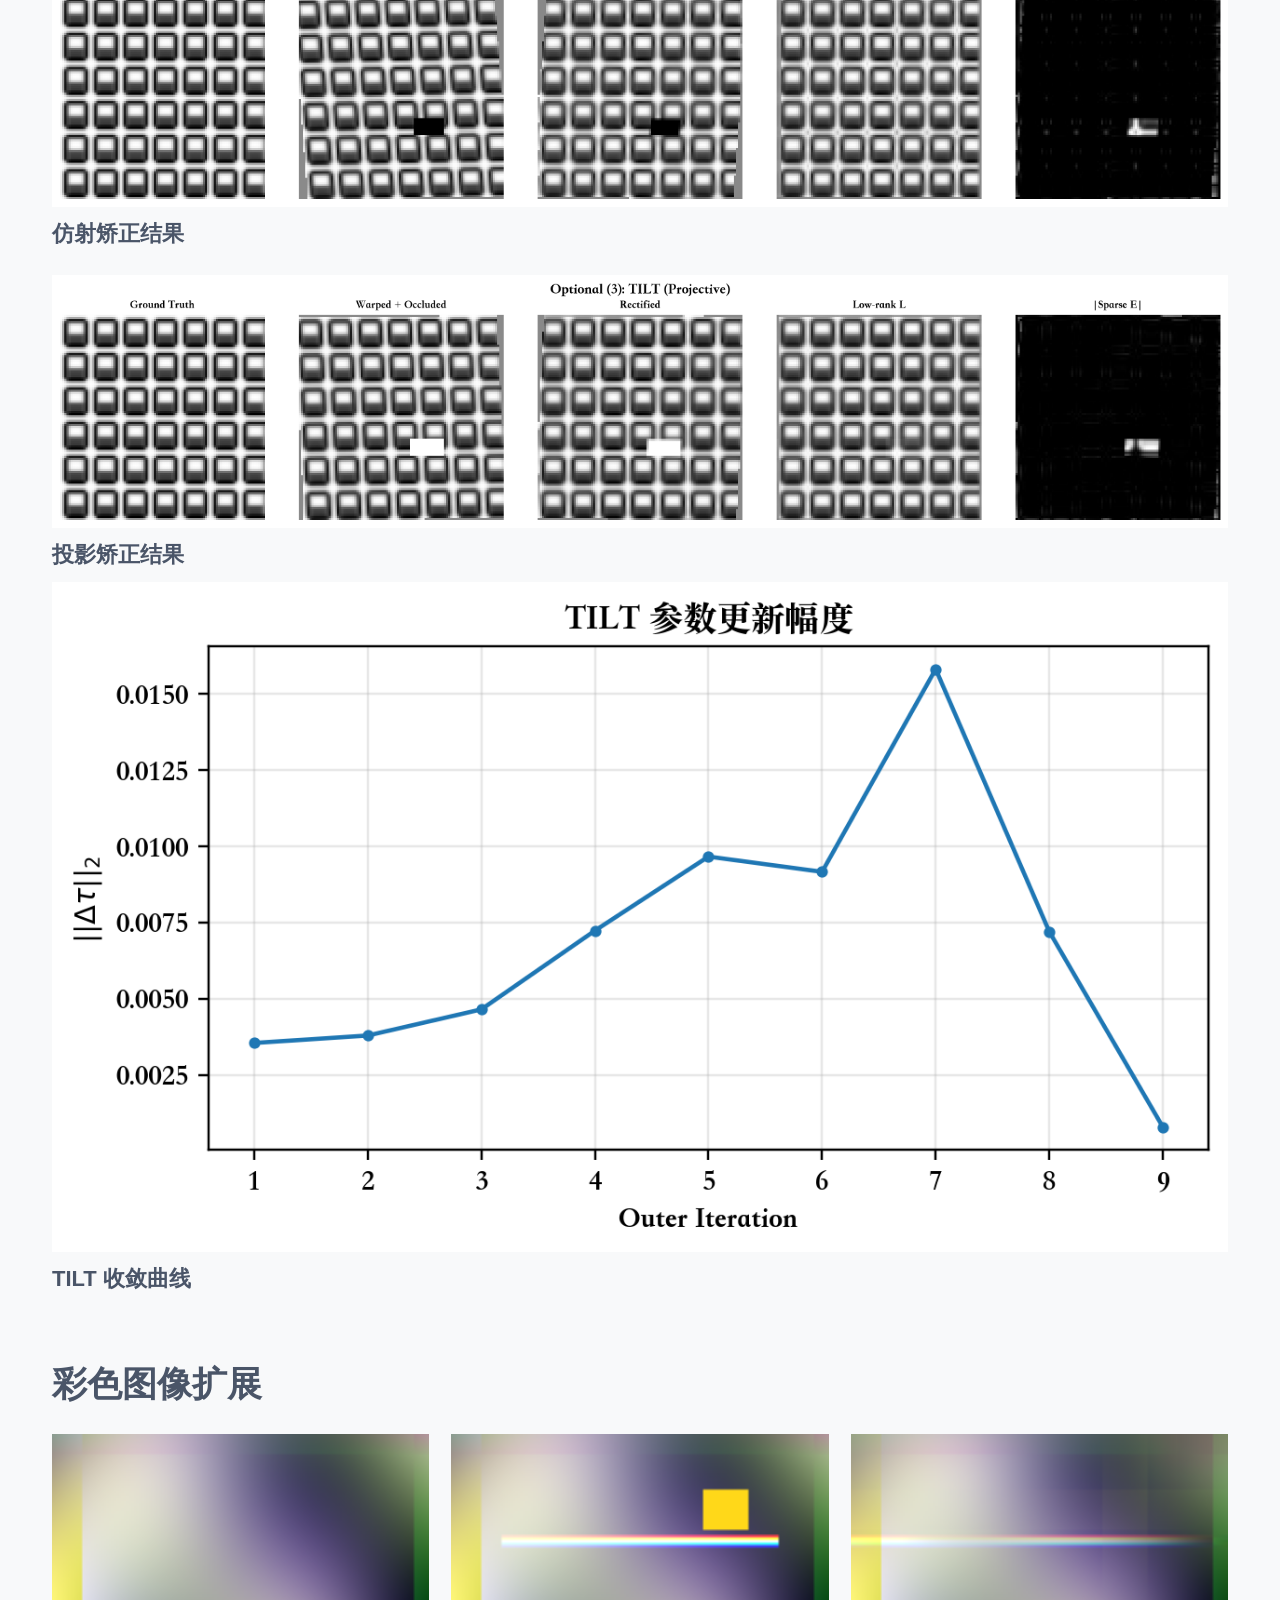
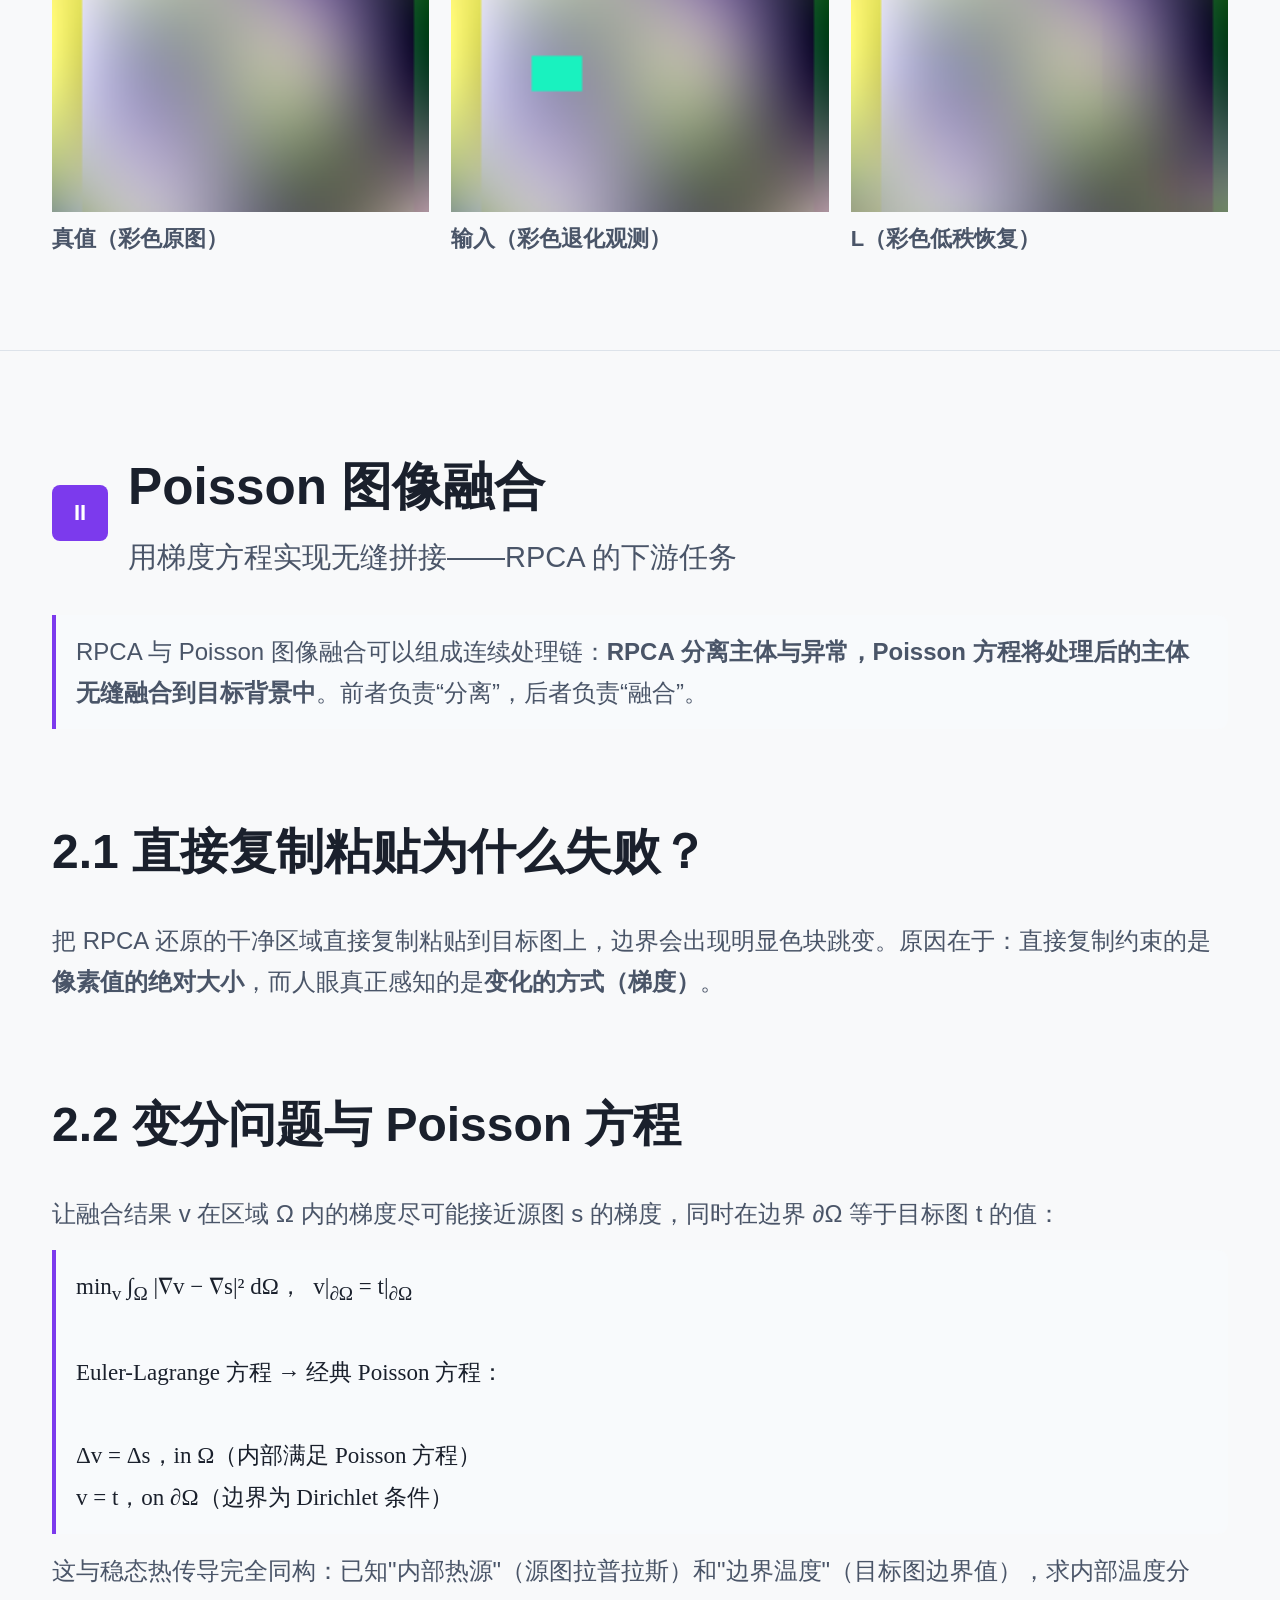
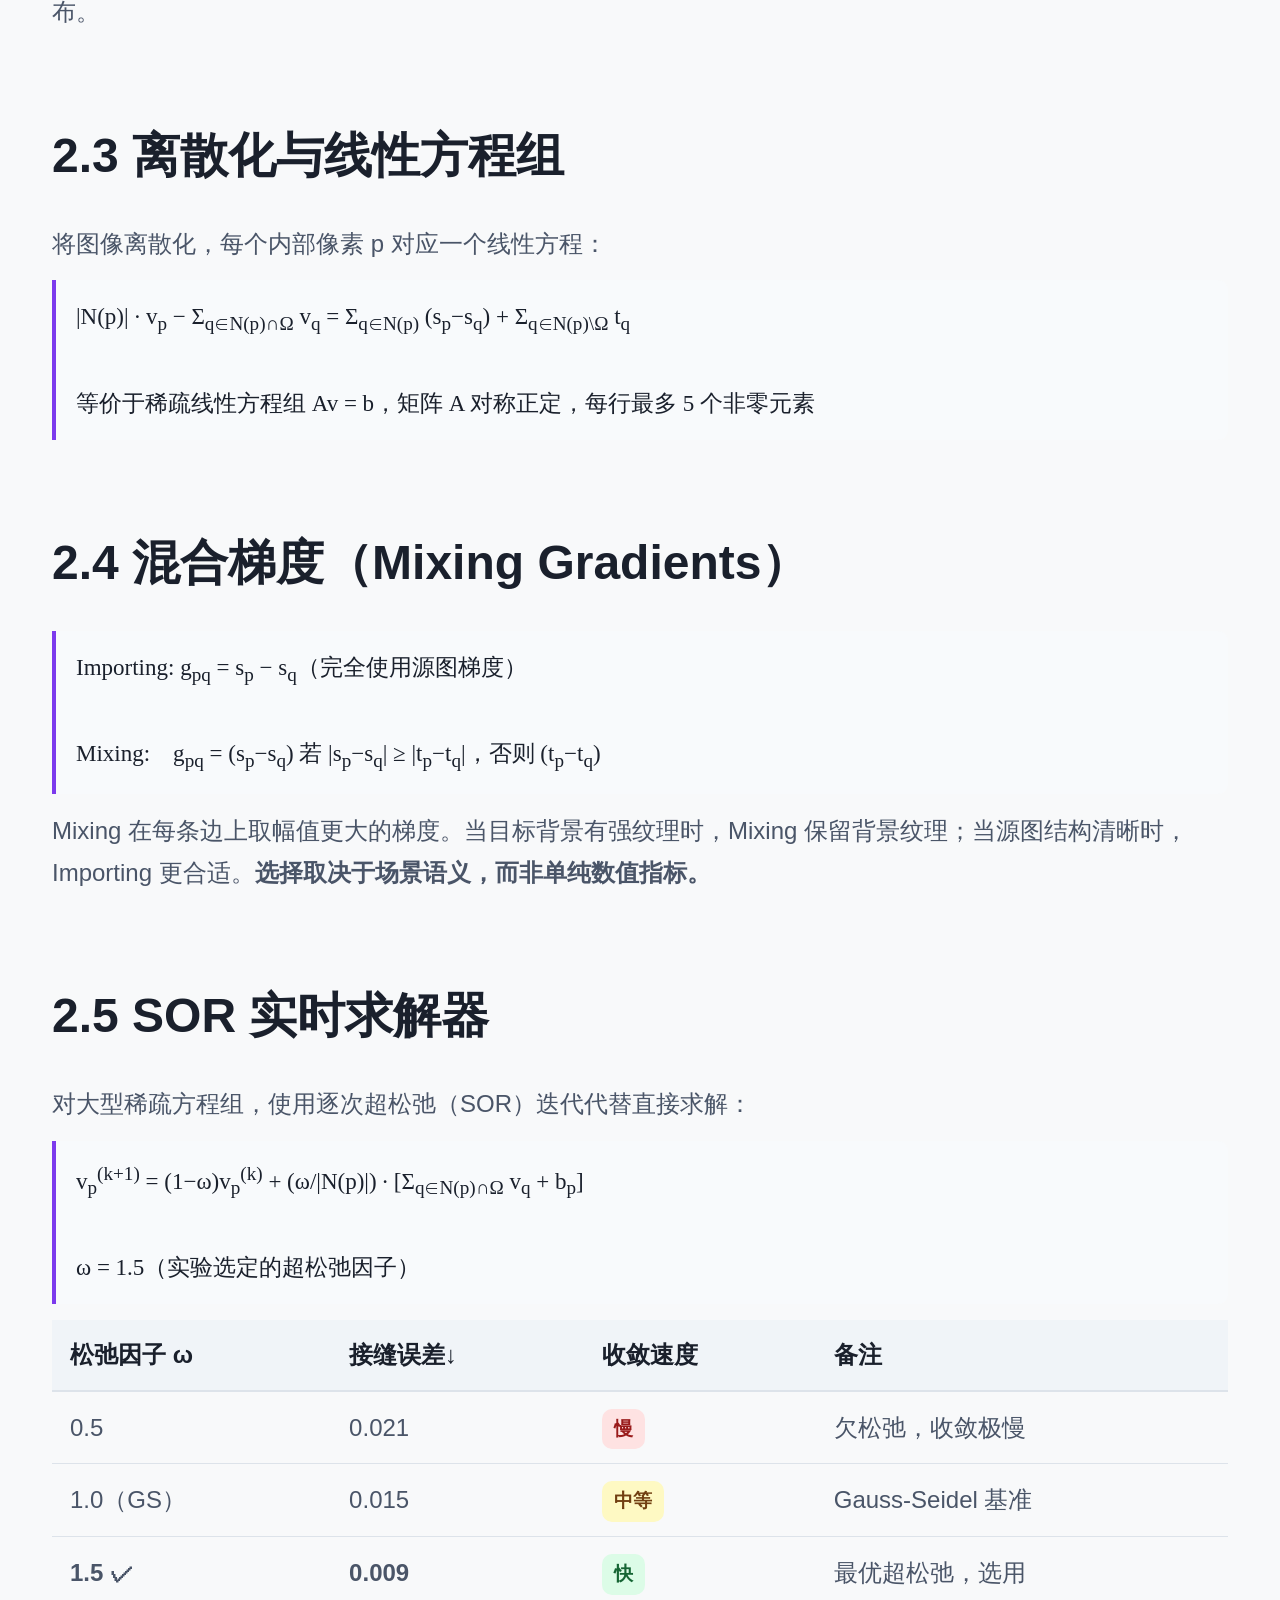
==== commit 4d2193e1: "Remove color RPCA comparison thumbnail" ====
--- a/combined/index.html
+++ b/combined/index.html
@@ -639,11 +639,10 @@
 
   <div class="card" style="margin-top:20px">
     <h4>彩色图像扩展</h4>
-    <div class="img-grid g4" style="margin-top:14px">
+    <div class="img-grid g3" style="margin-top:14px">
       <div class="img-item"><img src="assets/rpca/assets/color_clean.png" alt="彩色原图"><div class="img-caption">真值（彩色原图）</div></div>
       <div class="img-item"><img src="assets/rpca/assets/color_observed.png" alt="彩色退化观测"><div class="img-caption">输入（彩色退化观测）</div></div>
       <div class="img-item"><img src="assets/rpca/assets/color_recovered.png" alt="彩色低秩恢复"><div class="img-caption">L（彩色低秩恢复）</div></div>
-      <div class="img-item"><img src="assets/rpca/results/color_extension.png" alt="彩色图像扩展完整对比"><div class="img-caption">彩色 RPCA 完整对比</div></div>
     </div>
   </div>
 </section>
